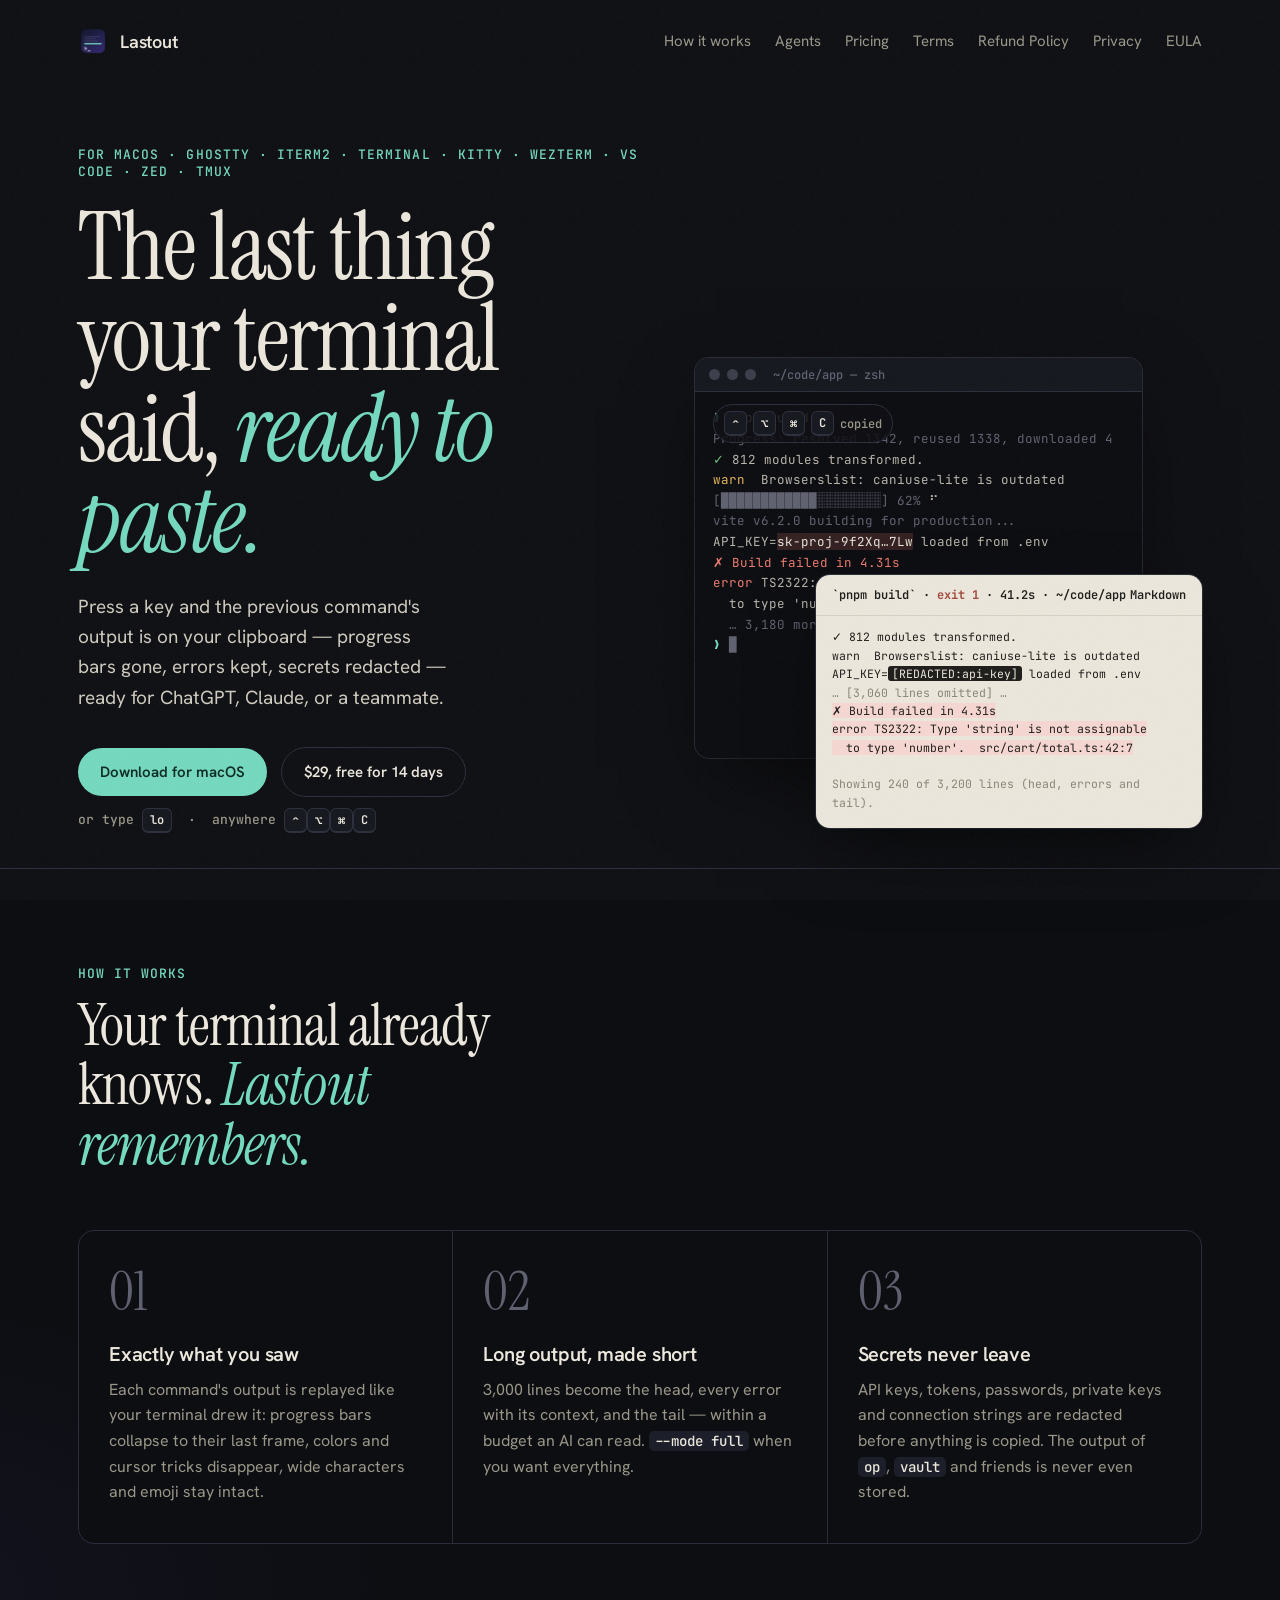
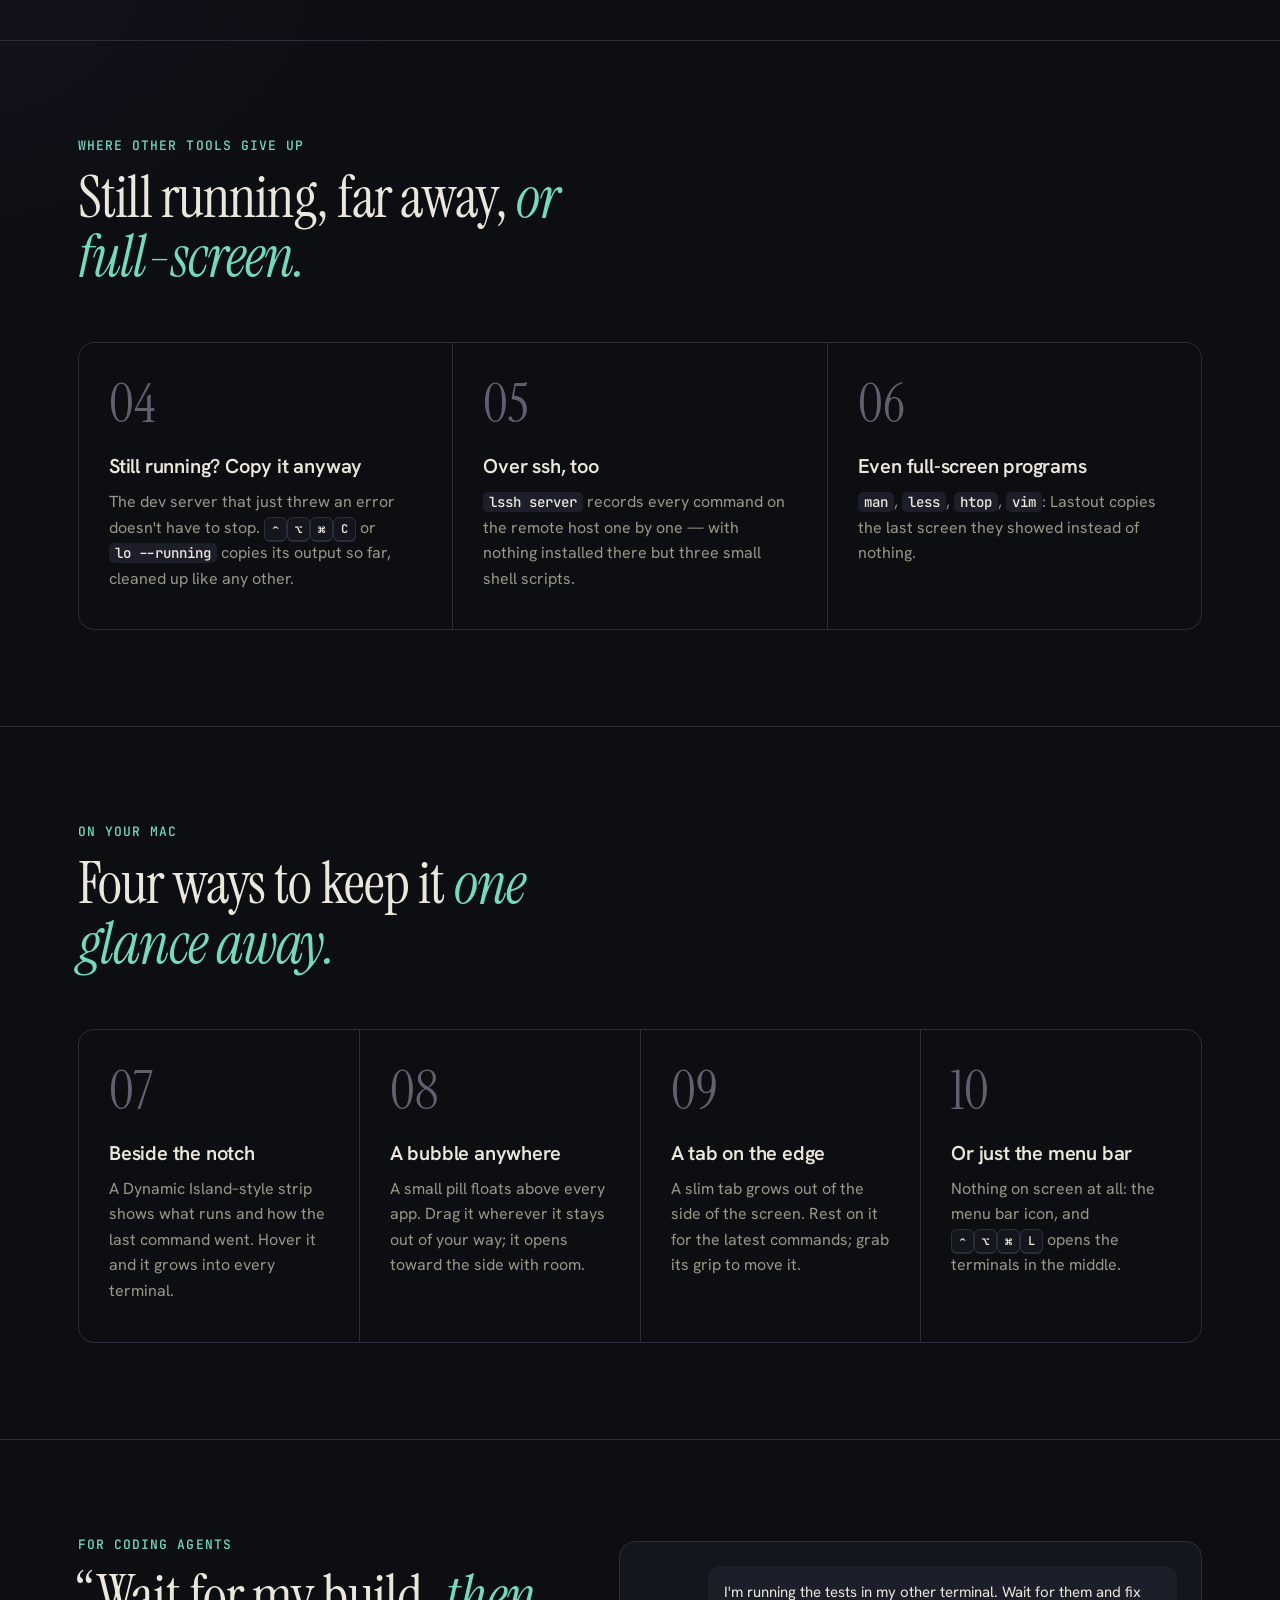
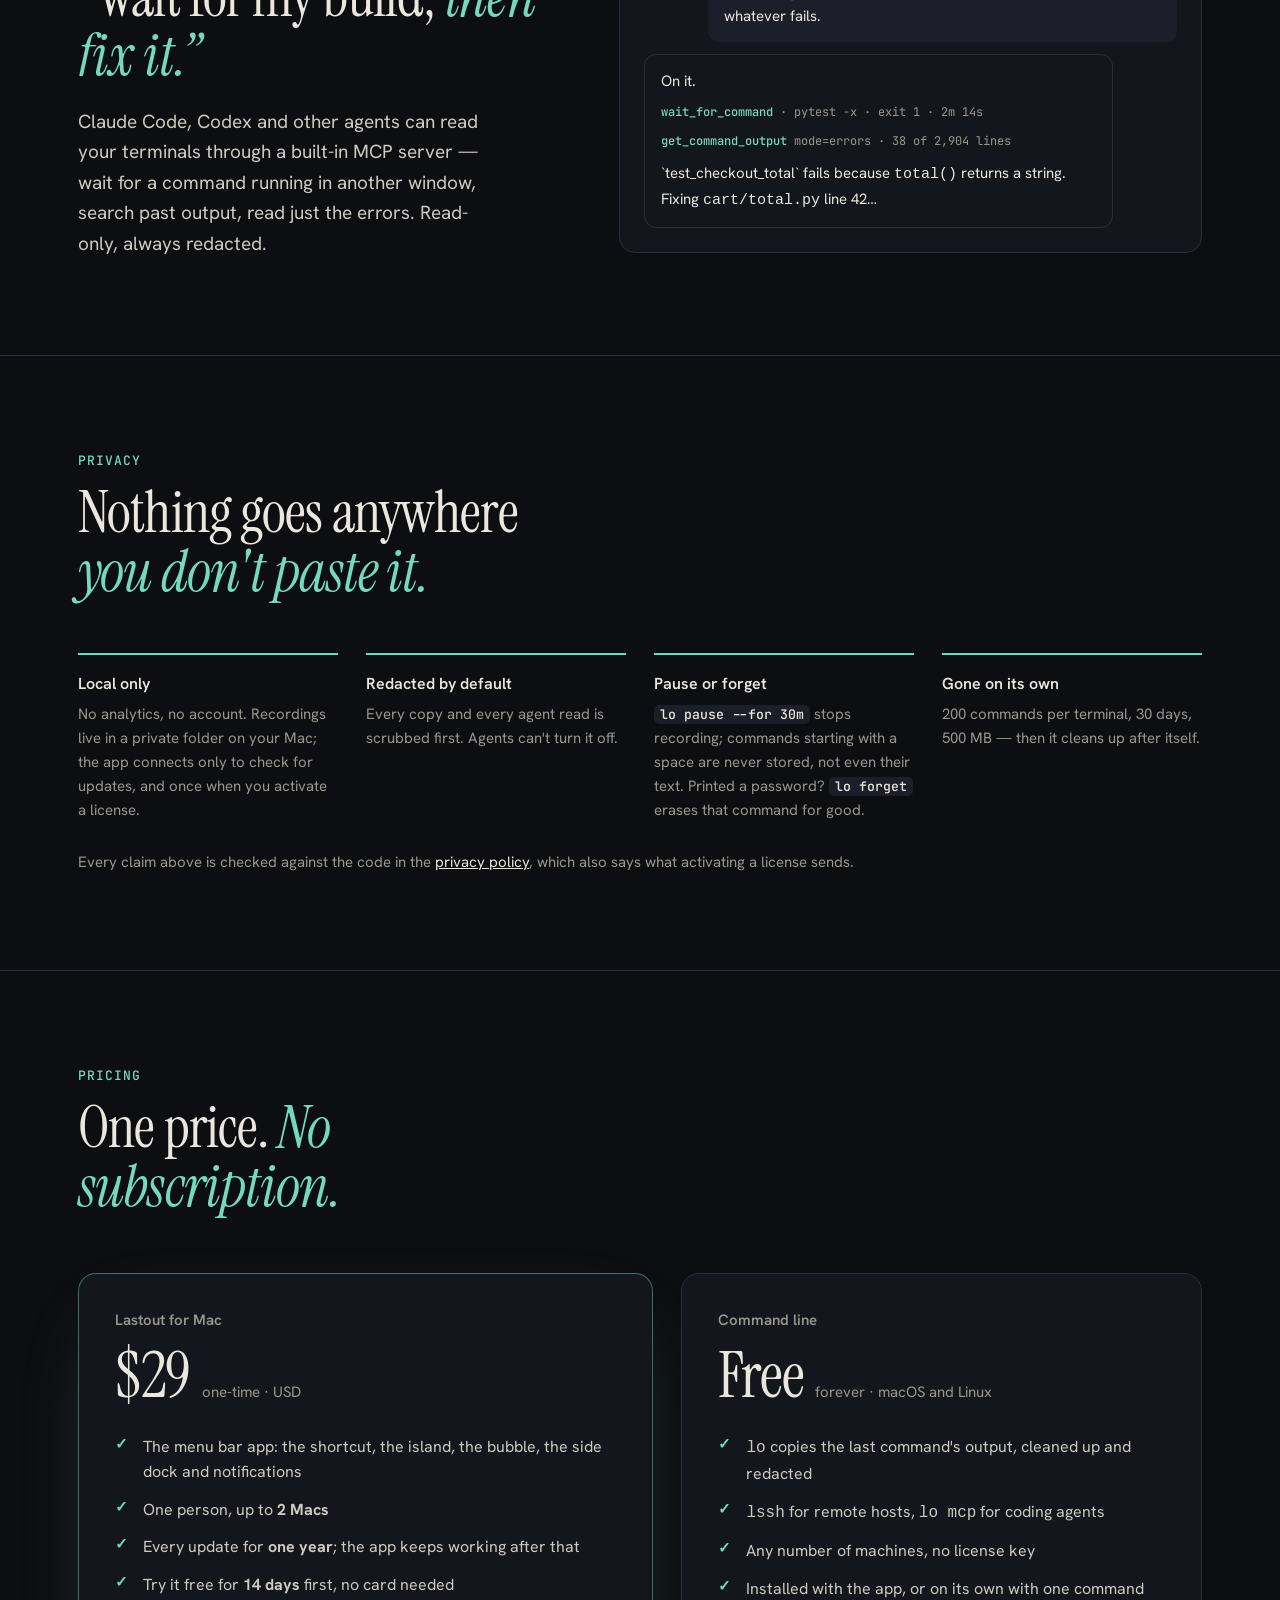
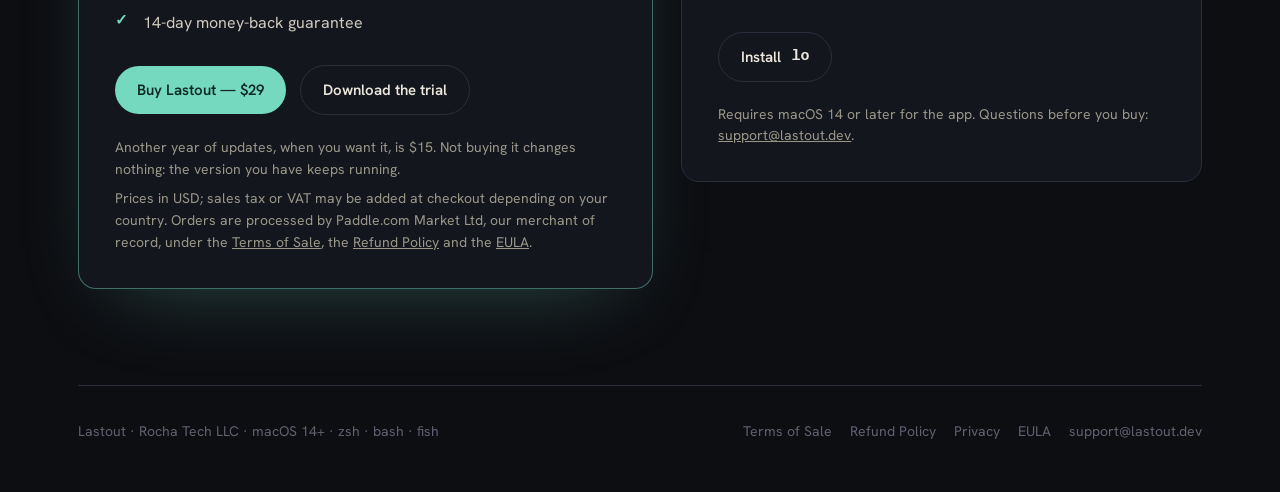
==== index.html @ 90c73e96 "Site: privacy policy on lastout.dev" ====
<!doctype html>
<html lang="en">
<head>
<meta charset="utf-8">
<meta name="viewport" content="width=device-width, initial-scale=1">
<title>Lastout — paste your terminal into any AI</title>
<meta name="description" content="Lastout copies the last command's output — cleaned up, condensed and with secrets redacted — so you can paste it into ChatGPT or Claude without selecting text.">
<meta name="color-scheme" content="dark">
<link rel="icon" href="icon.png">
<link rel="preconnect" href="https://fonts.googleapis.com">
<link rel="preconnect" href="https://fonts.gstatic.com" crossorigin>
<link href="https://fonts.googleapis.com/css2?family=Hanken+Grotesk:wght@400;500;600&family=Instrument+Serif:ital@0;1&family=JetBrains+Mono:wght@400;500;700&display=swap" rel="stylesheet">
<style>
  :root {
    --ink: #0d0e12;
    --ink-2: #14161d;
    --ink-3: #1c1f29;
    --line: #2a2e3b;
    --paper: #ece7dc;
    --muted: #9a9789;
    --dim: #5f6170;
    --mint: #74d9bf;
    --mint-ink: #0c2a23;
    --red: #ef7b6e;
    --amber: #e6b65c;
    --serif: "Instrument Serif", Georgia, serif;
    --sans: "Hanken Grotesk", -apple-system, sans-serif;
    --mono: "JetBrains Mono", ui-monospace, monospace;
  }
  * { box-sizing: border-box; margin: 0; padding: 0; }
  html { background: var(--ink); color: var(--paper); }
  body {
    font: 17px/1.6 var(--sans);
    background:
      radial-gradient(1200px 600px at 80% -10%, rgba(116, 217, 191, 0.07), transparent 60%),
      radial-gradient(900px 500px at -10% 30%, rgba(88, 76, 180, 0.08), transparent 60%),
      var(--ink);
    min-height: 100vh;
    overflow-x: hidden;
  }
  /* film grain */
  body::after {
    content: ""; position: fixed; inset: 0; pointer-events: none; opacity: 0.05; z-index: 50;
    background-image: url("data:image/svg+xml,%3Csvg xmlns='http://www.w3.org/2000/svg' width='160' height='160'%3E%3Cfilter id='n'%3E%3CfeTurbulence type='fractalNoise' baseFrequency='0.9' numOctaves='2' stitchTiles='stitch'/%3E%3C/filter%3E%3Crect width='100%25' height='100%25' filter='url(%23n)'/%3E%3C/svg%3E");
  }
  a { color: inherit; }
  .wrap { max-width: 1180px; margin: 0 auto; padding: 0 28px; }

  /* nav */
  nav { display: flex; align-items: center; justify-content: space-between; flex-wrap: wrap; gap: 14px 28px; padding: 26px 0; }
  .brand { display: flex; gap: 12px; align-items: center; font: 600 18px var(--sans); letter-spacing: -0.01em; text-decoration: none; }
  .brand img { width: 30px; height: 30px; }
  nav .links { display: flex; flex-wrap: wrap; gap: 8px 24px; font-size: 15px; color: var(--muted); }
  nav .links a { text-decoration: none; }
  nav .links a:hover { color: var(--paper); }

  /* hero */
  .hero { padding: 64px 0 40px; display: grid; grid-template-columns: 1.05fr 0.95fr; gap: 56px; align-items: end; }
  .kicker { font: 500 13px var(--mono); letter-spacing: 0.08em; text-transform: uppercase; color: var(--mint); margin-bottom: 22px; }
  h1 { font: 400 clamp(52px, 7.4vw, 96px)/0.96 var(--serif); letter-spacing: -0.02em; }
  h1 em { color: var(--mint); }
  .lede { margin-top: 26px; max-width: 34ch; font-size: 19px; color: #cfcabe; }
  .cta { margin-top: 34px; display: flex; gap: 14px; flex-wrap: wrap; align-items: center; }
  .btn {
    display: inline-flex; align-items: center; gap: 10px; padding: 14px 22px; border-radius: 999px;
    font: 600 15px var(--sans); text-decoration: none; transition: transform .15s ease, background .2s ease;
  }
  .btn.primary { background: var(--mint); color: var(--mint-ink); }
  .btn.primary:hover { transform: translateY(-1px); background: #8de6cf; }
  .btn.ghost { border: 1px solid var(--line); color: var(--paper); }
  .btn.ghost:hover { border-color: var(--dim); }
  .keys { font: 500 13px var(--mono); color: var(--muted); }
  kbd {
    font: 600 12px var(--mono); padding: 3px 7px; border-radius: 6px; border: 1px solid var(--line);
    border-bottom-width: 2px; background: var(--ink-2); color: var(--paper);
  }

  /* the demo */
  .stage { position: relative; height: 470px; }
  .term, .card {
    position: absolute; border-radius: 14px; overflow: hidden;
    box-shadow: 0 30px 80px -20px rgba(0,0,0,0.7), 0 0 0 1px var(--line);
  }
  .term { inset: 0 60px 70px 0; background: #0a0b0f; }
  .bar { height: 34px; display: flex; align-items: center; gap: 7px; padding: 0 14px; background: var(--ink-2); border-bottom: 1px solid var(--line); }
  .bar i { width: 11px; height: 11px; border-radius: 50%; background: #3a3d4a; }
  .bar span { margin-left: 10px; font: 500 12px var(--mono); color: var(--dim); }
  .term pre { padding: 16px 18px; font: 12.5px/1.65 var(--mono); color: #b9b6aa; white-space: pre; overflow: hidden; }
  .p { color: var(--mint); }
  .g { color: #6fbf7a; }
  .y { color: var(--amber); }
  .r { color: var(--red); }
  .d { color: var(--dim); }
  .leak { color: var(--paper); background: rgba(239,123,110,0.18); }
  .spin { display: inline-block; width: 1ch; }
  .spin::after { content: "⠋"; animation: spin 0.8s steps(8) infinite; }
  @keyframes spin {
    0% { content: "⠋"; } 12% { content: "⠙"; } 25% { content: "⠹"; } 37% { content: "⠸"; }
    50% { content: "⠼"; } 62% { content: "⠴"; } 75% { content: "⠦"; } 87% { content: "⠧"; }
  }

  .card {
    right: 0; bottom: 0; width: 76%; background: var(--paper); color: #1d1c19;
    animation: card 9s cubic-bezier(.2,.7,.2,1) infinite;
  }
  .card header { display: flex; justify-content: space-between; align-items: center; padding: 12px 16px; border-bottom: 1px solid #d6d0c2; font: 600 12px var(--mono); }
  .card header b { color: #a1483c; }
  .card pre { padding: 12px 16px 16px; font: 11.5px/1.6 var(--mono); white-space: pre-wrap; }
  .card .om { color: #8a8576; }
  .card .red { background: #1d1c19; color: var(--paper); padding: 0 4px; border-radius: 3px; }
  .card .err { background: #f6d7d2; }
  @keyframes card {
    0%, 30% { opacity: 0; transform: translate(30px, 40px) scale(.94); }
    40%, 88% { opacity: 1; transform: none; }
    100% { opacity: 0; transform: translate(0, -10px); }
  }
  .press {
    position: absolute; left: 18px; top: 46px; z-index: 2; display: flex; gap: 6px; align-items: center;
    padding: 6px 10px; border-radius: 999px; background: rgba(13,14,18,0.85); border: 1px solid var(--line);
    font: 500 12px var(--mono); color: var(--muted); animation: press 9s ease infinite;
  }
  @keyframes press {
    0%, 24% { opacity: 0; } 28% { opacity: 1; } 34% { opacity: 1; transform: scale(.96); } 38%, 100% { opacity: 0; }
  }

  /* sections */
  section { padding: 96px 0; border-top: 1px solid var(--line); }
  .label { font: 500 13px var(--mono); color: var(--mint); letter-spacing: 0.08em; text-transform: uppercase; }
  h2 { margin-top: 14px; font: 400 clamp(36px, 4.6vw, 58px)/1.02 var(--serif); letter-spacing: -0.015em; max-width: 18ch; }
  h2 em { color: var(--mint); }
  .grid3 { margin-top: 56px; display: grid; grid-template-columns: repeat(3, 1fr); gap: 1px; background: var(--line); border: 1px solid var(--line); border-radius: 16px; overflow: hidden; }
  .grid4 { margin-top: 56px; display: grid; grid-template-columns: repeat(4, 1fr); gap: 1px; background: var(--line); border: 1px solid var(--line); border-radius: 16px; overflow: hidden; }
  .cell { background: var(--ink); padding: 34px 30px 38px; }
  .cell .n { font: 400 54px/1 var(--serif); color: var(--dim); }
  .cell h3 { margin-top: 22px; font: 600 20px var(--sans); letter-spacing: -0.01em; }
  .cell p { margin-top: 10px; color: var(--muted); font-size: 16px; }
  .cell code, p code { font: 500 0.88em var(--mono); color: var(--paper); background: var(--ink-3); padding: 1px 6px; border-radius: 5px; white-space: nowrap; }

  .split { display: grid; grid-template-columns: 0.9fr 1.1fr; gap: 64px; align-items: center; }
  .split p.big { margin-top: 22px; color: #cfcabe; font-size: 19px; max-width: 38ch; }
  .chat { background: var(--ink-2); border: 1px solid var(--line); border-radius: 16px; padding: 24px; font-size: 15px; }
  .msg { padding: 14px 16px; border-radius: 12px; max-width: 88%; }
  .msg + .msg { margin-top: 12px; }
  .you { background: var(--ink-3); margin-left: auto; }
  .ai { border: 1px solid var(--line); }
  .tool { margin: 10px 0 0; font: 12px/1.6 var(--mono); color: var(--muted); }
  .tool b { color: var(--mint); font-weight: 500; }

  .privacy { display: grid; grid-template-columns: repeat(4, 1fr); gap: 28px; margin-top: 52px; }
  .privacy div { border-top: 2px solid var(--mint); padding-top: 18px; }
  .privacy h4 { font: 600 16px var(--sans); }
  .privacy p { margin-top: 8px; color: var(--muted); font-size: 15px; }

  /* pricing */
  .plans { margin-top: 56px; display: grid; grid-template-columns: 1.05fr 0.95fr; gap: 28px; align-items: start; }
  .plan { border: 1px solid var(--line); border-radius: 18px; background: var(--ink-2); padding: 36px 36px 34px; position: relative; overflow: hidden; }
  .plan.paid { border-color: rgba(116, 217, 191, 0.45); box-shadow: 0 30px 80px -40px rgba(116, 217, 191, 0.35); }
  .plan .name { font: 600 15px var(--sans); color: var(--muted); }
  .plan .price { margin-top: 14px; display: flex; align-items: baseline; gap: 12px; flex-wrap: wrap; }
  .plan .price b { font: 400 64px/1 var(--serif); letter-spacing: -0.02em; }
  .plan .price span { color: var(--muted); font-size: 15px; }
  .plan ul { list-style: none; margin-top: 26px; display: grid; gap: 12px; color: #cfcabe; font-size: 16px; }
  .plan li { padding-left: 28px; position: relative; }
  .plan li::before { content: "✓"; position: absolute; left: 0; top: 0; color: var(--mint); font: 600 15px var(--mono); }
  .plan .cta { margin-top: 30px; }
  .plan .fine { margin-top: 22px; color: var(--muted); font-size: 14px; line-height: 1.55; }
  .plan .fine + .fine { margin-top: 8px; }
  .plan .fine a { color: var(--muted); }
  .buy-note { margin-top: 14px; font-size: 14px; color: var(--amber); }
  .buy-note:empty { display: none; }
  .tag { font: 500 12px var(--mono); color: var(--mint); letter-spacing: 0.06em; text-transform: uppercase; }
  footer { padding: 34px 0 50px; border-top: 1px solid var(--line); color: var(--dim); font-size: 14px; display: flex; justify-content: space-between; flex-wrap: wrap; gap: 12px 28px; }
  footer .links { display: flex; flex-wrap: wrap; gap: 8px 18px; }
  footer a { text-decoration: none; }
  footer a:hover { color: var(--paper); }

  /* entrance */
  .rise { opacity: 0; transform: translateY(14px); animation: rise .9s cubic-bezier(.2,.7,.2,1) forwards; }
  .rise.d1 { animation-delay: .08s; } .rise.d2 { animation-delay: .18s; } .rise.d3 { animation-delay: .3s; } .rise.d4 { animation-delay: .45s; }
  @keyframes rise { to { opacity: 1; transform: none; } }
  @media (prefers-reduced-motion: reduce) {
    .rise, .card, .press { animation: none; opacity: 1; transform: none; }
    .press { display: none; }
  }

  @media (max-width: 920px) {
    .hero, .split, .plans { grid-template-columns: 1fr; }
    .stage { height: 440px; }
    .grid3 { grid-template-columns: 1fr; }
    .grid4 { grid-template-columns: repeat(2, 1fr); }
    .privacy { grid-template-columns: 1fr 1fr; }
  }
  @media (max-width: 520px) {
    .wrap { padding: 0 18px; }
    nav { padding: 20px 0; }
    nav .links { font-size: 14px; gap: 6px 16px; }
    .grid4 { grid-template-columns: 1fr; }
    /* Stack before/after so the noisy output (and its leaked key) stays visible. */
    .stage { height: auto; }
    .term, .card { position: relative; inset: auto; }
    .term pre { font-size: 11px; }
    /* Static on phones: no blank space while the card is "not yet copied". */
    .card { width: 92%; margin: -36px 0 0 auto; animation: none; }
    .press { display: none; }
    .privacy { grid-template-columns: 1fr; }
    .plan { padding: 28px 22px; }
    .plan .price b { font-size: 54px; }
  }
</style>
</head>
<body>
<div class="wrap">
  <nav>
    <a class="brand" href="#"><img src="icon.png" alt="">Lastout</a>
    <div class="links">
      <a href="#how">How it works</a>
      <a href="#agents">Agents</a>
      <a href="#pricing">Pricing</a>
      <a href="terms.html">Terms</a>
      <a href="refund.html">Refund Policy</a>
      <a href="privacy.html">Privacy</a>
      <a href="eula.html">EULA</a>
    </div>
  </nav>

  <header class="hero">
    <div>
      <div class="kicker rise">For macOS · Ghostty · iTerm2 · Terminal · kitty · WezTerm · VS Code · Zed · tmux</div>
      <h1 class="rise d1">The last thing your terminal said, <em>ready to paste.</em></h1>
      <p class="lede rise d2">Press a key and the previous command's output is on your clipboard — progress bars gone, errors kept, secrets redacted — ready for ChatGPT, Claude, or a teammate.</p>
      <div class="cta rise d3">
        <a class="btn primary" data-download href="https://github.com/Xiang-Suc/lastout-releases/releases/latest">Download for macOS</a>
        <a class="btn ghost" href="#pricing">$29, free for 14 days</a>
        <span class="keys">or type <kbd>lo</kbd> &nbsp;·&nbsp; anywhere <kbd>⌃</kbd><kbd>⌥</kbd><kbd>⌘</kbd><kbd>C</kbd></span>
      </div>
    </div>

    <div class="stage rise d4" aria-label="A noisy build output becomes a clean, redacted snippet">
      <div class="term">
        <div class="bar"><i></i><i></i><i></i><span>~/code/app — zsh</span></div>
<pre><span class="p">❯</span> pnpm build
<span class="d">Progress: resolved 1342, reused 1338, downloaded 4</span>
<span class="g">✓</span> 812 modules transformed.
<span class="y">warn</span>  Browserslist: caniuse-lite is outdated
<span class="d">[████████████░░░░░░░░] 62% </span><span class="spin"></span>
<span class="d">vite v6.2.0 building for production...</span>
API_KEY=<span class="leak">sk-proj-9f2Xq…7Lw</span> loaded from .env
<span class="r">✗ Build failed in 4.31s</span>
<span class="r">error</span> TS2322: Type 'string' is not assignable
  to type 'number'.  src/cart/total.ts:42:7
<span class="d">  … 3,180 more lines …</span>
<span class="p">❯</span> <span class="d">█</span></pre>
      </div>
      <div class="press"><kbd>⌃</kbd><kbd>⌥</kbd><kbd>⌘</kbd><kbd>C</kbd> copied</div>
      <div class="card">
        <header><span>`pnpm build` · <b>exit 1</b> · 41.2s · ~/code/app</span><span>Markdown</span></header>
<pre>✓ 812 modules transformed.
warn  Browserslist: caniuse-lite is outdated
API_KEY=<span class="red">[REDACTED:api-key]</span> loaded from .env
<span class="om">… [3,060 lines omitted] …</span>
<span class="err">✗ Build failed in 4.31s
error TS2322: Type 'string' is not assignable
  to type 'number'.  src/cart/total.ts:42:7</span>

<span class="om">Showing 240 of 3,200 lines (head, errors and tail).</span></pre>
      </div>
    </div>
  </header>
</div>

<section id="how">
  <div class="wrap">
    <div class="label">How it works</div>
    <h2>Your terminal already knows. <em>Lastout remembers.</em></h2>
    <div class="grid3">
      <div class="cell">
        <div class="n">01</div>
        <h3>Exactly what you saw</h3>
        <p>Each command's output is replayed like your terminal drew it: progress bars collapse to their last frame, colors and cursor tricks disappear, wide characters and emoji stay intact.</p>
      </div>
      <div class="cell">
        <div class="n">02</div>
        <h3>Long output, made short</h3>
        <p>3,000 lines become the head, every error with its context, and the tail — within a budget an AI can read. <code>--mode full</code> when you want everything.</p>
      </div>
      <div class="cell">
        <div class="n">03</div>
        <h3>Secrets never leave</h3>
        <p>API keys, tokens, passwords, private keys and connection strings are redacted before anything is copied. The output of <code>op</code>, <code>vault</code> and friends is never even stored.</p>
      </div>
    </div>
  </div>
</section>

<section id="more">
  <div class="wrap">
    <div class="label">Where other tools give up</div>
    <h2>Still running, far away, <em>or full-screen.</em></h2>
    <div class="grid3">
      <div class="cell">
        <div class="n">04</div>
        <h3>Still running? Copy it anyway</h3>
        <p>The dev server that just threw an error doesn't have to stop. <kbd>⌃</kbd><kbd>⌥</kbd><kbd>⌘</kbd><kbd>C</kbd> or <code>lo --running</code> copies its output so far, cleaned up like any other.</p>
      </div>
      <div class="cell">
        <div class="n">05</div>
        <h3>Over ssh, too</h3>
        <p><code>lssh server</code> records every command on the remote host one by one — with nothing installed there but three small shell scripts.</p>
      </div>
      <div class="cell">
        <div class="n">06</div>
        <h3>Even full-screen programs</h3>
        <p><code>man</code>, <code>less</code>, <code>htop</code>, <code>vim</code>: Lastout copies the last screen they showed instead of nothing.</p>
      </div>
    </div>
  </div>
</section>

<section id="mac">
  <div class="wrap">
    <div class="label">On your Mac</div>
    <h2>Four ways to keep it <em>one glance away.</em></h2>
    <div class="grid4">
      <div class="cell">
        <div class="n">07</div>
        <h3>Beside the notch</h3>
        <p>A Dynamic Island–style strip shows what runs and how the last command went. Hover it and it grows into every terminal.</p>
      </div>
      <div class="cell">
        <div class="n">08</div>
        <h3>A bubble anywhere</h3>
        <p>A small pill floats above every app. Drag it wherever it stays out of your way; it opens toward the side with room.</p>
      </div>
      <div class="cell">
        <div class="n">09</div>
        <h3>A tab on the edge</h3>
        <p>A slim tab grows out of the side of the screen. Rest on it for the latest commands; grab its grip to move it.</p>
      </div>
      <div class="cell">
        <div class="n">10</div>
        <h3>Or just the menu bar</h3>
        <p>Nothing on screen at all: the menu bar icon, and <kbd>⌃</kbd><kbd>⌥</kbd><kbd>⌘</kbd><kbd>L</kbd> opens the terminals in the middle.</p>
      </div>
    </div>
  </div>
</section>

<section id="agents">
  <div class="wrap split">
    <div>
      <div class="label">For coding agents</div>
      <h2>“Wait for my build, <em>then fix it.”</em></h2>
      <p class="big">Claude Code, Codex and other agents can read your terminals through a built-in MCP server — wait for a command running in another window, search past output, read just the errors. Read-only, always redacted.</p>
    </div>
    <div class="chat">
      <div class="msg you">I'm running the tests in my other terminal. Wait for them and fix whatever fails.</div>
      <div class="msg ai">On it.
        <p class="tool"><b>wait_for_command</b> · pytest -x · exit 1 · 2m 14s</p>
        <p class="tool"><b>get_command_output</b> mode=errors · 38 of 2,904 lines</p>
        <div style="margin-top:10px">`test_checkout_total` fails because <code>total()</code> returns a string. Fixing <code>cart/total.py</code> line 42…</div>
      </div>
    </div>
  </div>
</section>

<section id="privacy">
  <div class="wrap">
    <div class="label">Privacy</div>
    <h2>Nothing goes anywhere <em>you don't paste it.</em></h2>
    <div class="privacy">
      <div><h4>Local only</h4><p>No analytics, no account. Recordings live in a private folder on your Mac; the app connects only to check for updates, and once when you activate a license.</p></div>
      <div><h4>Redacted by default</h4><p>Every copy and every agent read is scrubbed first. Agents can't turn it off.</p></div>
      <div><h4>Pause or forget</h4><p><code>lo pause --for 30m</code> stops recording; commands starting with a space are never stored, not even their text. Printed a password? <code>lo forget</code> erases that command for good.</p></div>
      <div><h4>Gone on its own</h4><p>200 commands per terminal, 30 days, 500 MB — then it cleans up after itself.</p></div>
    </div>
    <p class="fine" style="margin-top:28px;color:var(--muted);font-size:15px">Every claim above is checked against the code in the <a href="privacy.html" style="color:var(--paper)">privacy policy</a>, which also says what activating a license sends.</p>
  </div>
</section>

<section id="pricing">
  <div class="wrap">
    <div class="label">Pricing</div>
    <h2>One price. <em>No subscription.</em></h2>
    <div class="plans">
      <div class="plan paid">
        <div class="name">Lastout for Mac</div>
        <div class="price"><b>$29</b><span>one-time · USD</span></div>
        <ul>
          <li>The menu bar app: the shortcut, the island, the bubble, the side dock and notifications</li>
          <li>One person, up to <b>2 Macs</b></li>
          <li>Every update for <b>one year</b>; the app keeps working after that</li>
          <li>Try it free for <b>14 days</b> first, no card needed</li>
          <li>14-day money-back guarantee</li>
        </ul>
        <div class="cta">
          <a class="btn primary" data-buy href="#pricing">Buy Lastout — $29</a>
          <a class="btn ghost" data-download href="https://github.com/Xiang-Suc/lastout-releases/releases/latest">Download the trial</a>
        </div>
        <p class="buy-note" data-buy-note aria-live="polite"></p>
        <p class="fine">Another year of updates, when you want it, is $15. Not buying it changes nothing: the version you have keeps running.</p>
        <p class="fine">Prices in USD; sales tax or VAT may be added at checkout depending on your country. Orders are processed by Paddle.com Market Ltd, our merchant of record, under the <a href="terms.html">Terms of Sale</a>, the <a href="refund.html">Refund Policy</a> and the <a href="eula.html">EULA</a>.</p>
      </div>
      <div class="plan">
        <div class="name">Command line</div>
        <div class="price"><b>Free</b><span>forever · macOS and Linux</span></div>
        <ul>
          <li><code>lo</code> copies the last command's output, cleaned up and redacted</li>
          <li><code>lssh</code> for remote hosts, <code>lo mcp</code> for coding agents</li>
          <li>Any number of machines, no license key</li>
          <li>Installed with the app, or on its own with one command</li>
        </ul>
        <div class="cta">
          <a class="btn ghost" href="https://github.com/Xiang-Suc/lastout-releases#install">Install <code style="background:none;padding:0">lo</code></a>
        </div>
        <p class="fine">Requires macOS 14 or later for the app. Questions before you buy: <a data-support href="mailto:support@lastout.dev">support@lastout.dev</a>.</p>
      </div>
    </div>
  </div>
</section>

<div class="wrap">
  <footer>
    <span>Lastout · Rocha Tech LLC · macOS 14+ · zsh · bash · fish</span>
    <span class="links">
      <a href="terms.html">Terms of Sale</a>
      <a href="refund.html">Refund Policy</a>
      <a href="privacy.html">Privacy</a>
      <a href="eula.html">EULA</a>
      <a data-support href="mailto:support@lastout.dev">support@lastout.dev</a>
    </span>
  </footer>
</div>

<script src="config.js"></script>
<script src="https://cdn.paddle.com/paddle/v2/paddle.js" defer></script>
<script>
(function () {
  "use strict";
  var cfg = window.LASTOUT_STORE || {};
  var env = cfg.environment || "sandbox";
  var paddle = (cfg.paddle || {})[env] || {};
  var support = cfg.support || "support@lastout.dev";

  document.querySelectorAll("[data-support]").forEach(function (a) {
    a.href = "mailto:" + support;
    a.textContent = support;
  });

  // Download: the latest release page always works; once the GitHub API
  // answers, point straight at the Lastout-<version>.zip inside it. (The
  // appcast's download redirect carries no CORS headers, the API does.)
  var releases = cfg.releases || "https://github.com/Xiang-Suc/lastout-releases";
  var api = "https://api.github.com/repos/" + releases.replace(/^https:\/\/github\.com\//, "") + "/releases/latest";
  fetch(api, { headers: { Accept: "application/vnd.github+json" } })
    .then(function (r) { return r.ok ? r.json() : Promise.reject(new Error("GitHub API " + r.status)); })
    .then(function (release) {
      var zip = (release.assets || []).find(function (a) { return /^Lastout-.+\.zip$/.test(a.name); });
      if (!zip) throw new Error("no Lastout-*.zip in " + release.tag_name);
      document.querySelectorAll("[data-download]").forEach(function (a) {
        a.href = zip.browser_download_url;
        a.title = "Lastout " + release.tag_name + " for macOS";
      });
    })
    .catch(function (e) { console.info("Lastout site: download links stay on the releases page (" + e.message + ")"); });

  // Buy: Paddle overlay checkout, from config.js.
  var buttons = document.querySelectorAll("[data-buy]");
  var note = document.querySelector("[data-buy-note]");
  function say(text) { if (note) note.textContent = text; }
  function thanksUrl(txn) {
    var url = new URL("thanks.html", location.href);
    if (txn) url.searchParams.set("txn", txn);
    return url.href;
  }

  var missing = [];
  if (!cfg.paddle || !cfg.paddle[env]) missing.push("paddle." + env);
  if (!paddle.clientToken) missing.push("paddle." + env + ".clientToken");
  if (!paddle.priceId) missing.push("paddle." + env + ".priceId");
  if (missing.length) {
    console.warn("Lastout store: checkout is off. config.js (environment \"" + env + "\") is missing " + missing.join(", ") + ".");
    buttons.forEach(function (b) {
      b.addEventListener("click", function (e) {
        e.preventDefault();
        say("Checkout isn't open yet. Write to " + support + " and we'll sort you out.");
      });
    });
    return;
  }

  var ready = false;
  function initPaddle() {
    if (ready) return true;
    if (!window.Paddle) return false;
    try {
      if (env === "sandbox") window.Paddle.Environment.set("sandbox");
      window.Paddle.Initialize({
        token: paddle.clientToken,
        eventCallback: function (event) {
          if (event && event.name === "checkout.completed") {
            var txn = event.data && event.data.transaction_id;
            location.href = thanksUrl(txn);
          }
        }
      });
      ready = true;
    } catch (e) {
      console.error("Lastout store: Paddle.Initialize failed", e);
    }
    return ready;
  }

  buttons.forEach(function (b) {
    b.addEventListener("click", function (e) {
      e.preventDefault();
      if (!initPaddle()) {
        console.warn("Lastout store: Paddle.js is not loaded (offline, or blocked?)");
        say("The checkout didn't load. Reload the page, or write to " + support + ".");
        return;
      }
      say("");
      try {
        window.Paddle.Checkout.open({ items: [{ priceId: paddle.priceId, quantity: 1 }] });
      } catch (err) {
        console.error("Lastout store: Paddle.Checkout.open failed", err);
        say("The checkout couldn't open. Write to " + support + ".");
      }
    });
  });
  window.addEventListener("load", initPaddle);
})();
</script>
</body>
</html>
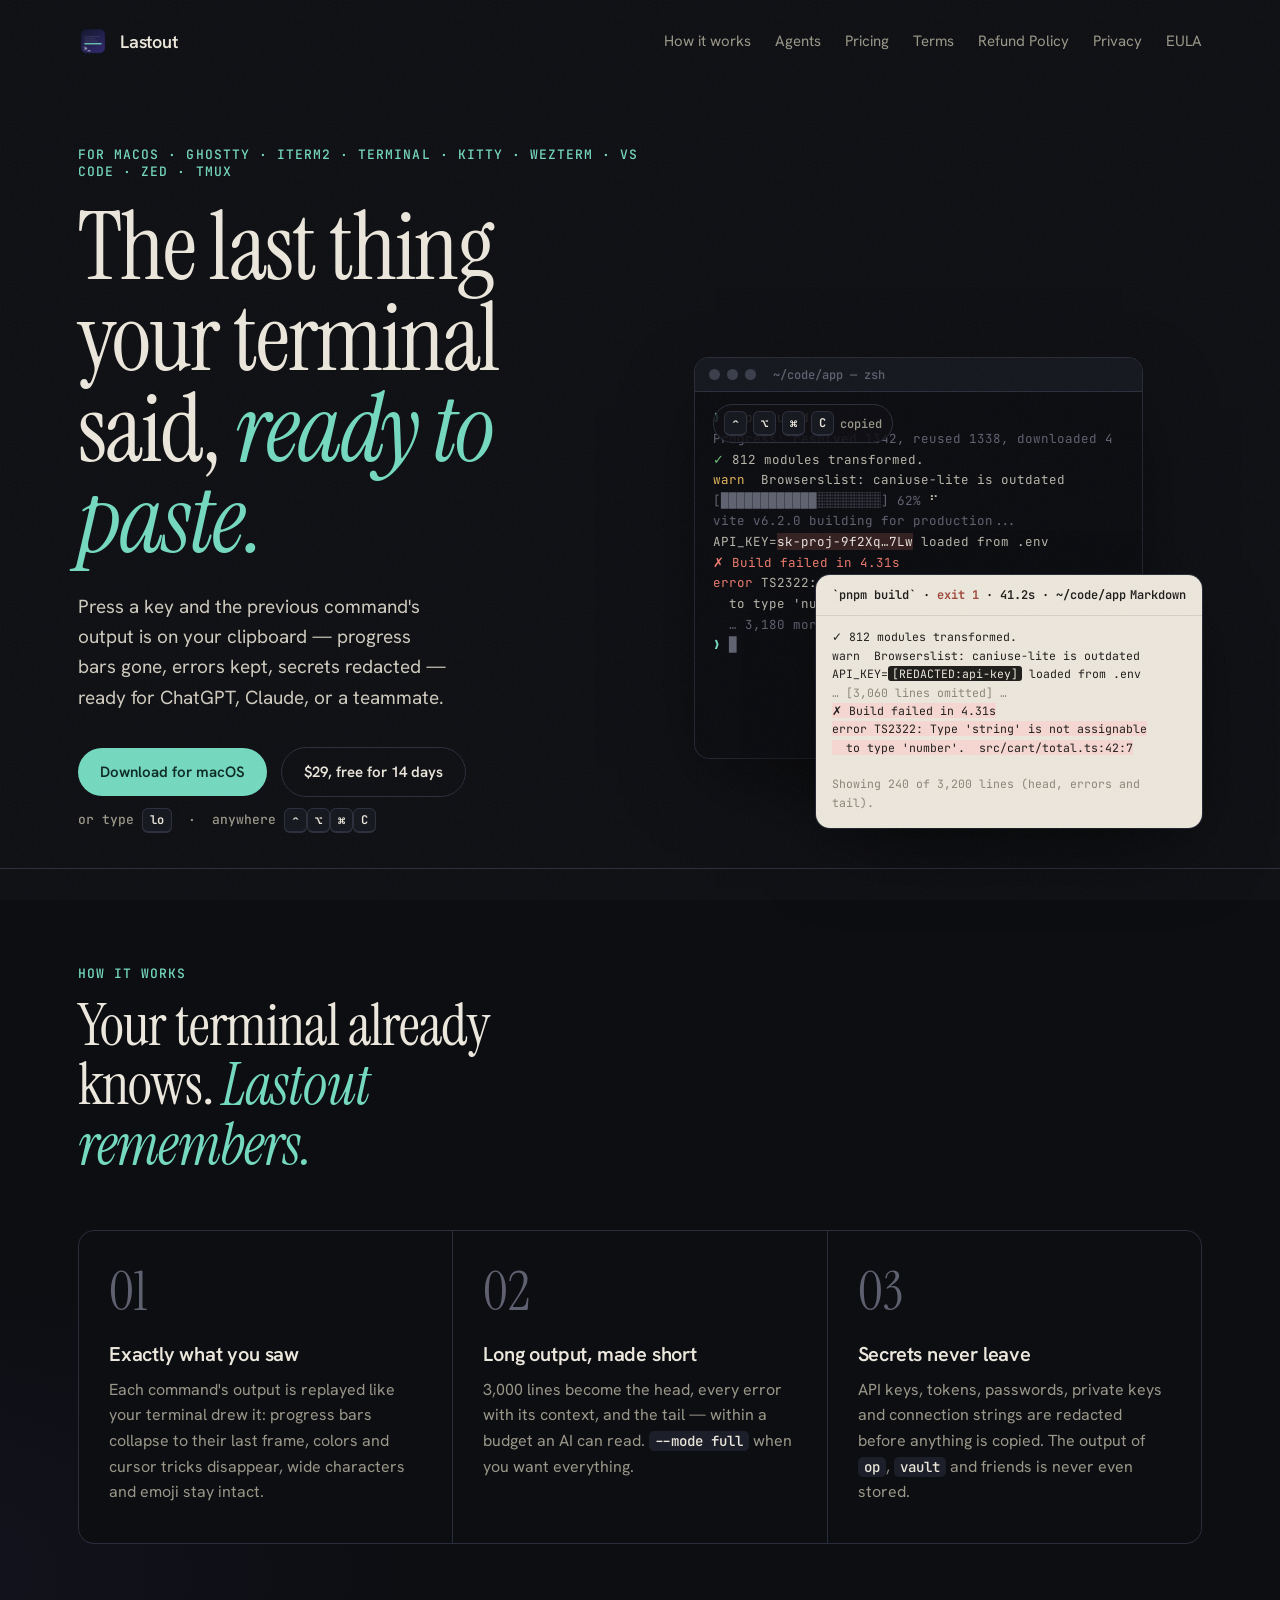
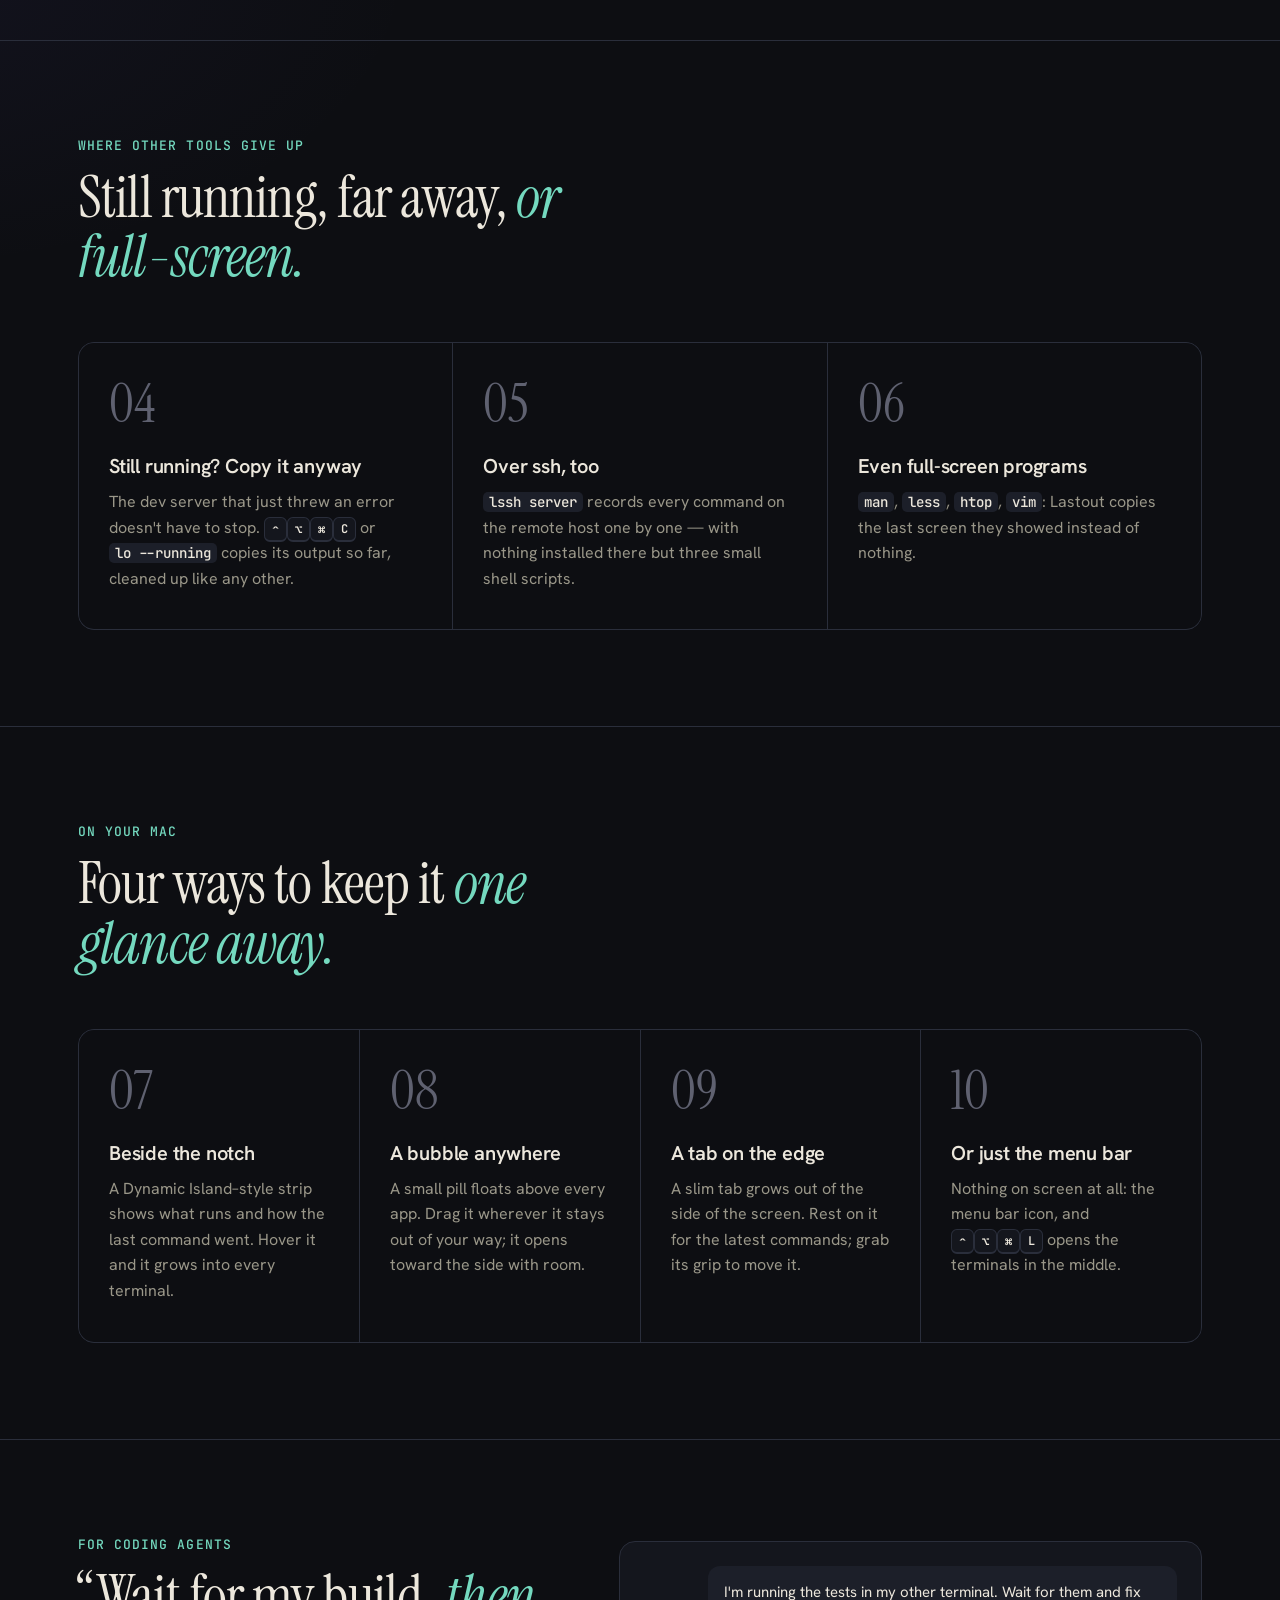
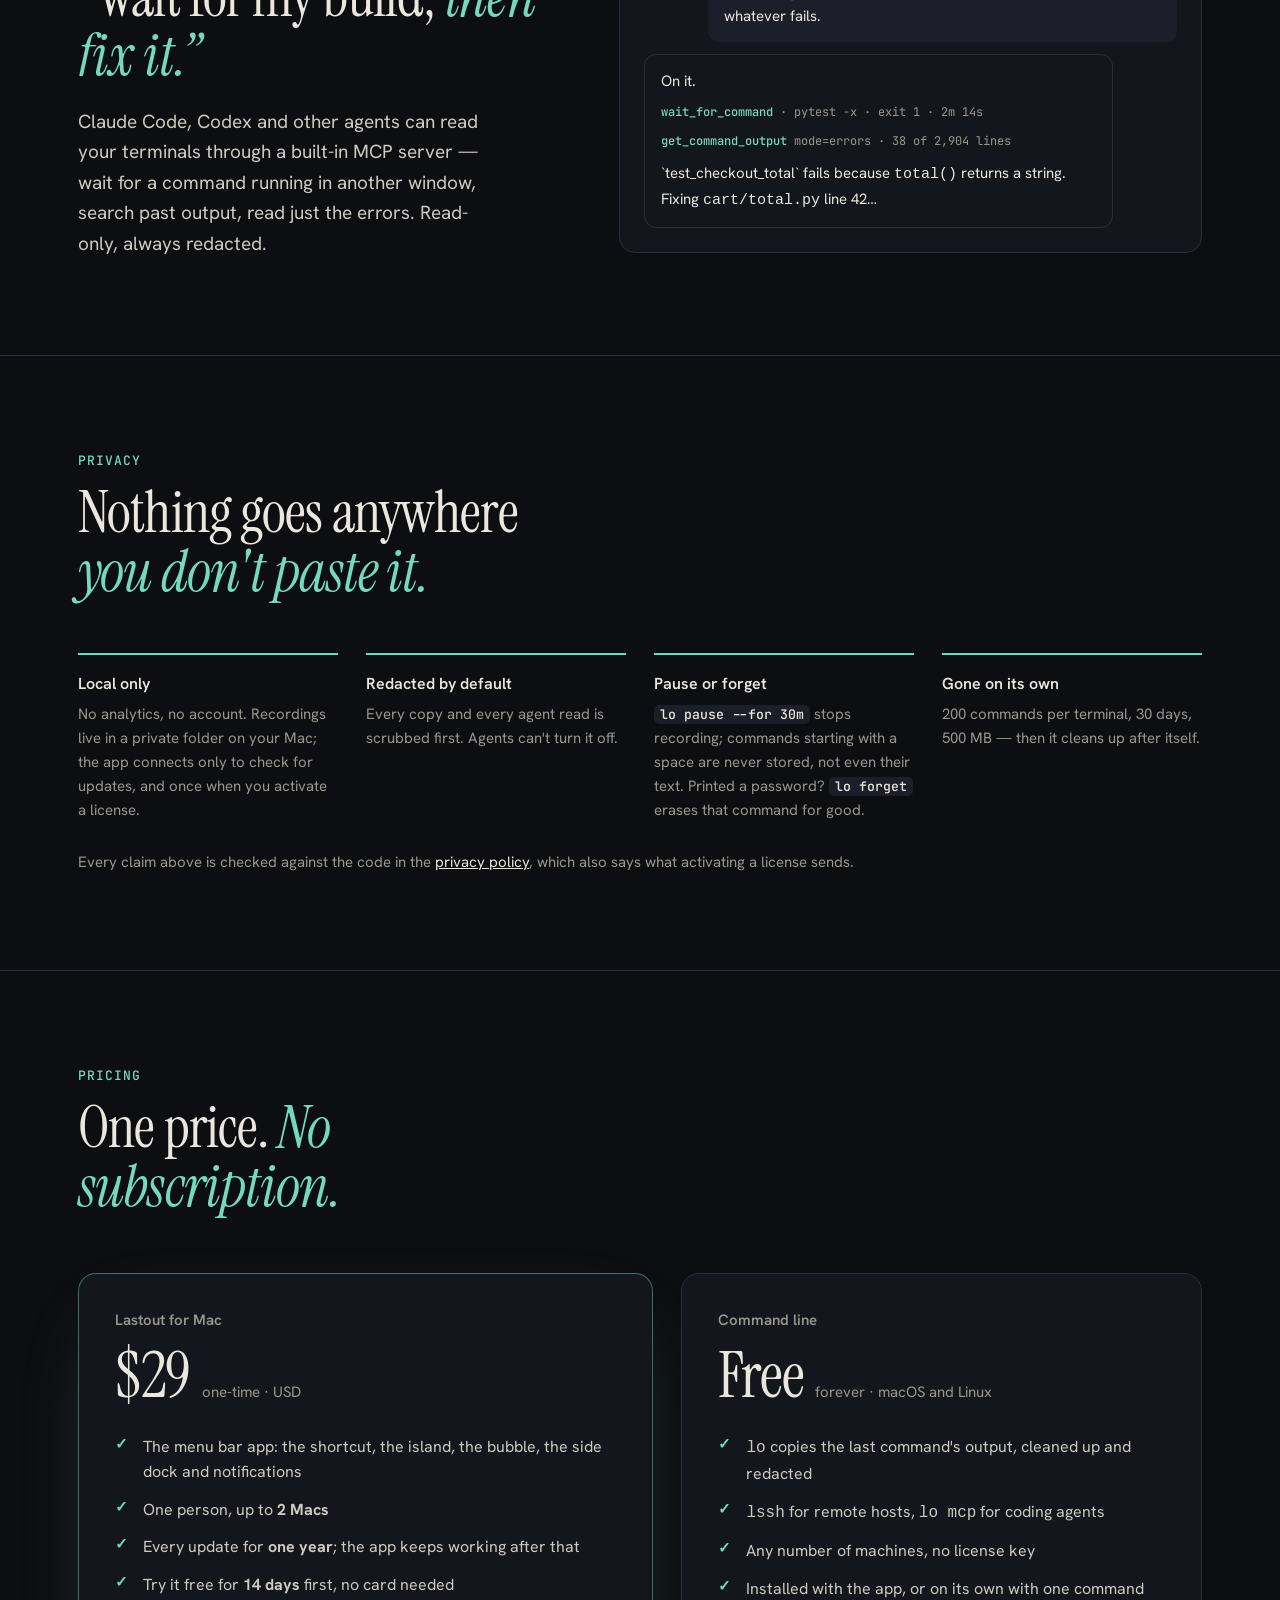
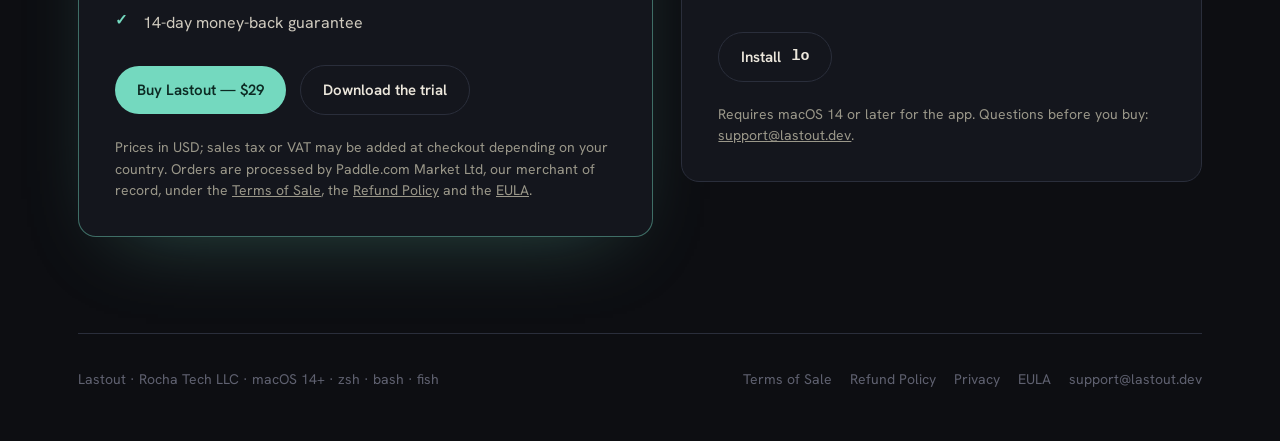
==== commit 3bd737c3: "Sync the site: legal pages, refund wording, no renewal price (lastout b1301dd)" ====
--- a/index.html
+++ b/index.html
@@ -397,7 +397,6 @@
           <a class="btn ghost" data-download href="https://github.com/Xiang-Suc/lastout-releases/releases/latest">Download the trial</a>
         </div>
         <p class="buy-note" data-buy-note aria-live="polite"></p>
-        <p class="fine">Another year of updates, when you want it, is $15. Not buying it changes nothing: the version you have keeps running.</p>
         <p class="fine">Prices in USD; sales tax or VAT may be added at checkout depending on your country. Orders are processed by Paddle.com Market Ltd, our merchant of record, under the <a href="terms.html">Terms of Sale</a>, the <a href="refund.html">Refund Policy</a> and the <a href="eula.html">EULA</a>.</p>
       </div>
       <div class="plan">
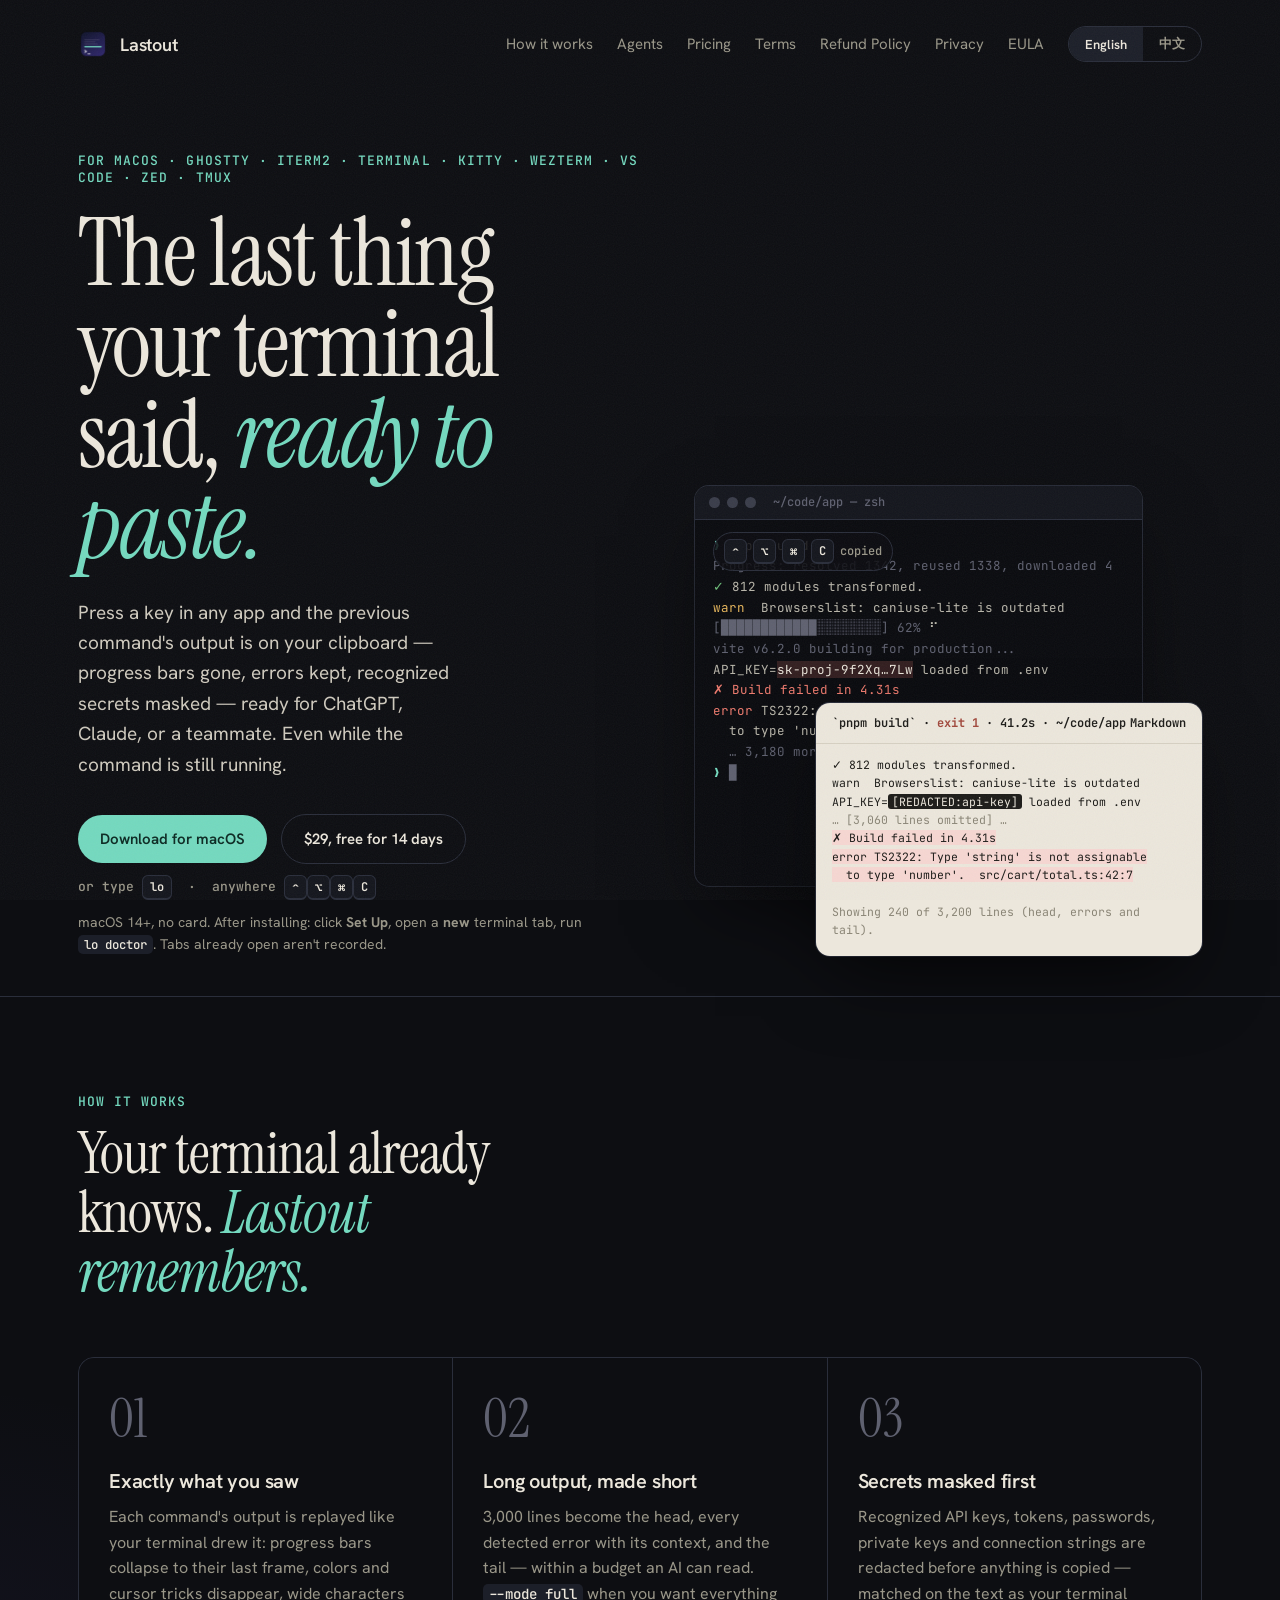
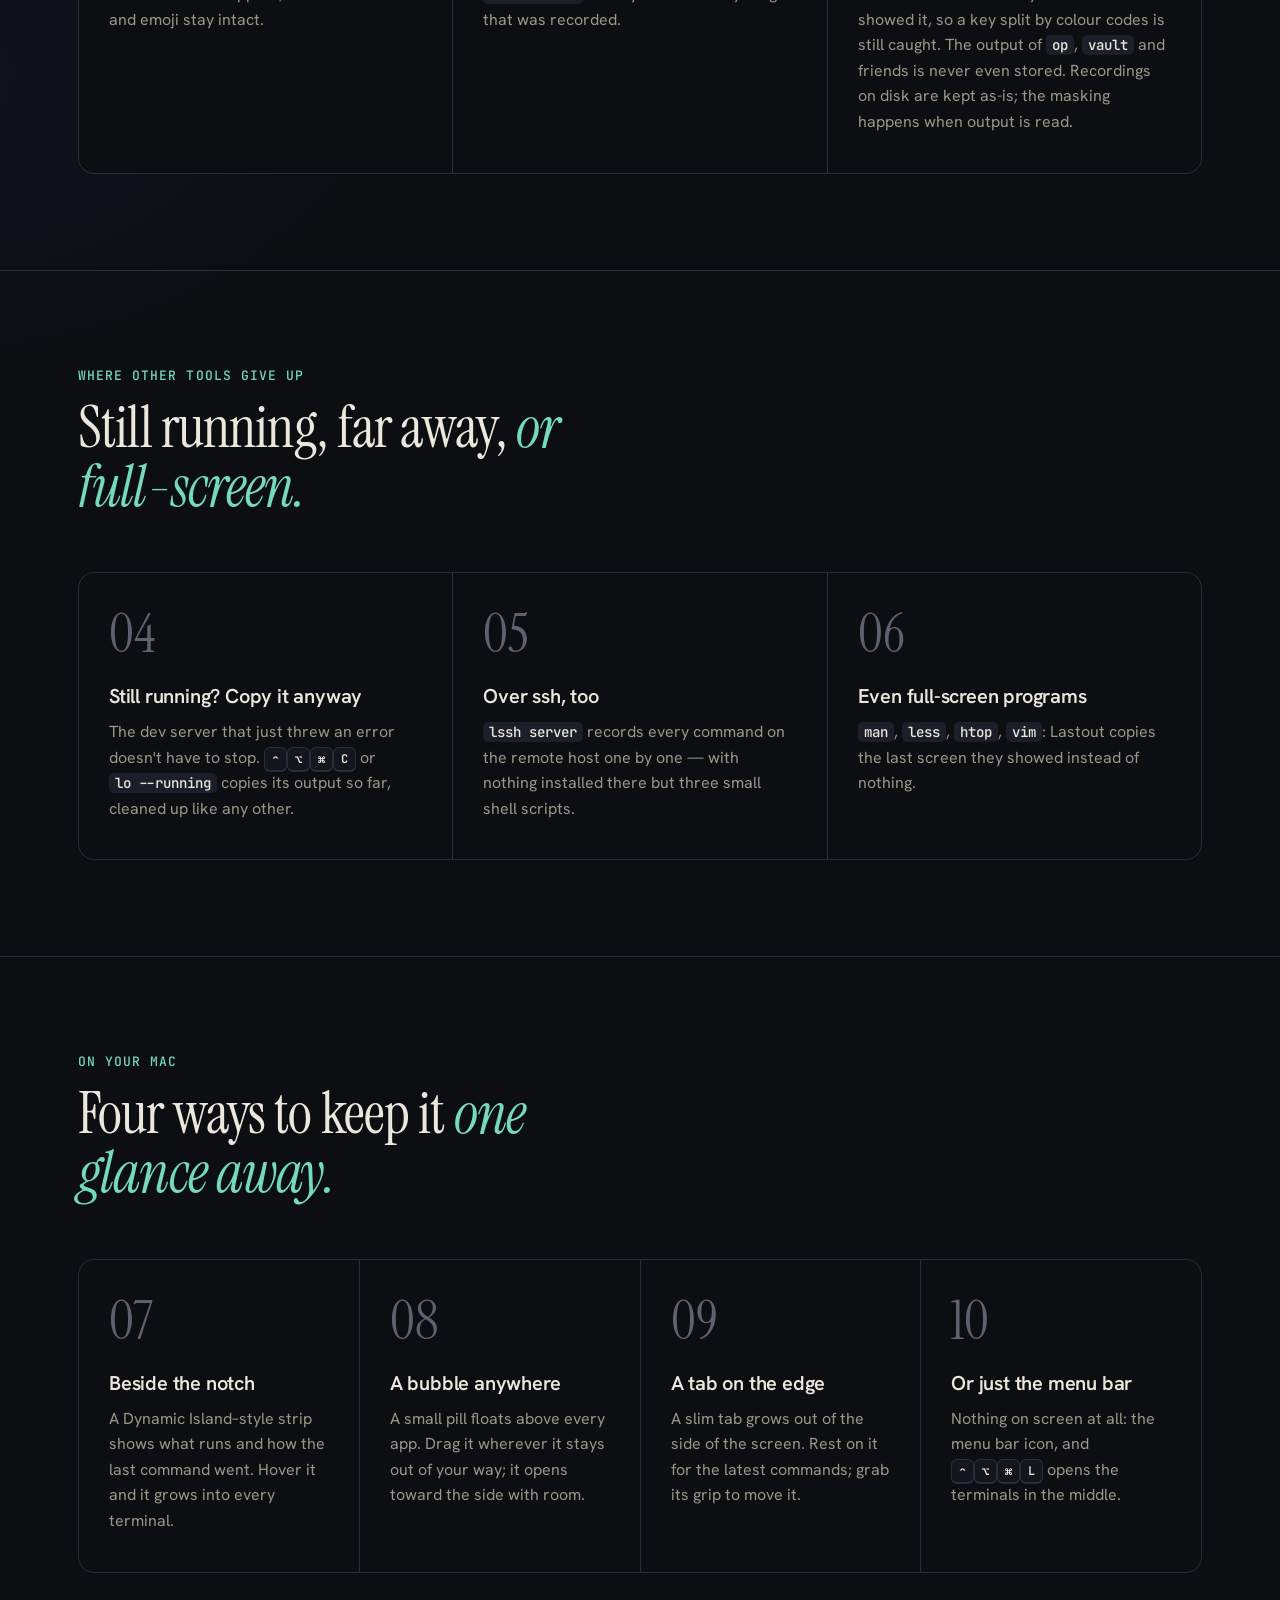
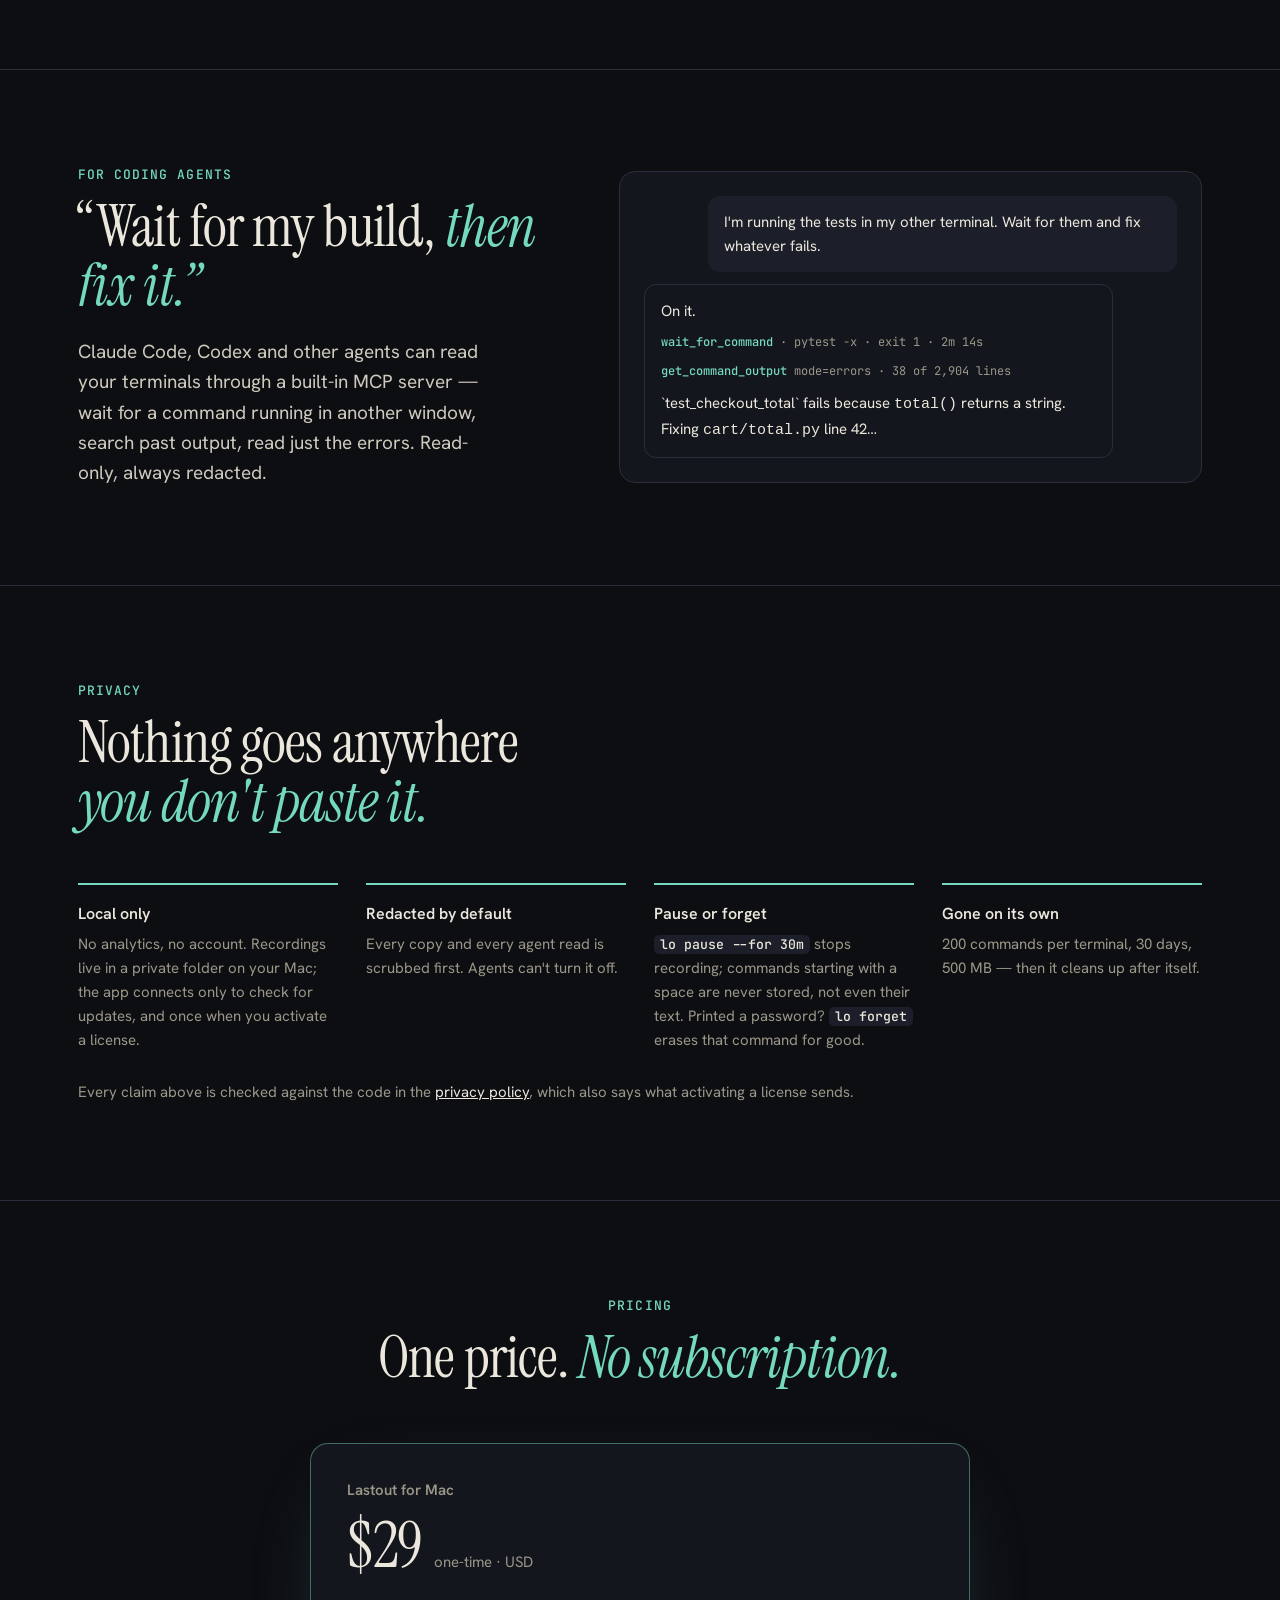
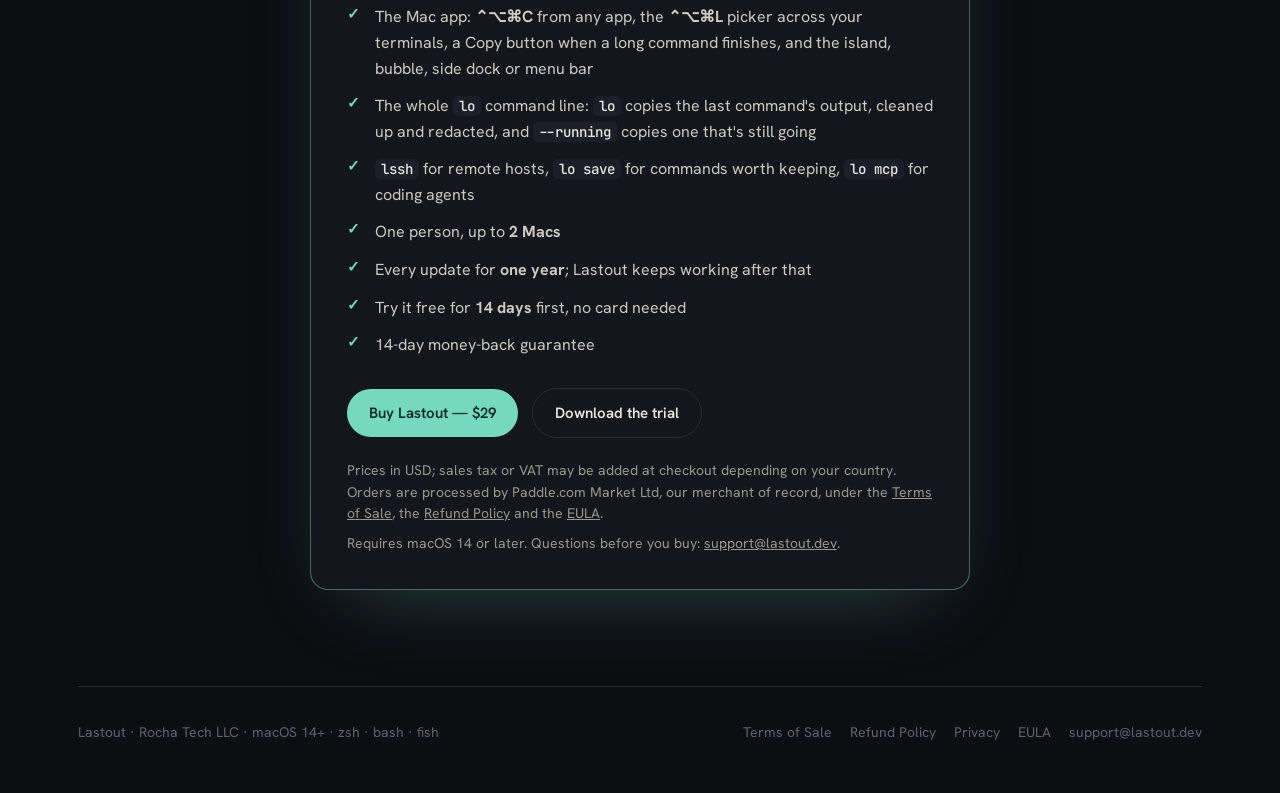
==== commit acbddbaa: "Sync for v0.3.4" ====
--- a/index.html
+++ b/index.html
@@ -5,6 +5,22 @@
 <meta name="viewport" content="width=device-width, initial-scale=1">
 <title>Lastout — paste your terminal into any AI</title>
 <meta name="description" content="Lastout copies the last command's output — cleaned up, condensed and with secrets redacted — so you can paste it into ChatGPT or Claude without selecting text.">
+<link rel="canonical" href="https://lastout.dev/">
+<!-- Link previews (X, Slack, iMessage, WeChat, Jike). og.jpg is rendered from promo/src/premium/Og.tsx. -->
+<meta property="og:type" content="website">
+<meta property="og:site_name" content="Lastout">
+<meta property="og:url" content="https://lastout.dev/">
+<meta property="og:title" content="Lastout — paste your terminal into any AI">
+<meta property="og:description" content="Press ⌃⌥⌘C in any app: the last command's output lands on your clipboard, cleaned up for an LLM, secrets redacted. macOS, $29 once, free for 14 days.">
+<meta property="og:image" content="https://lastout.dev/og.jpg">
+<meta property="og:image:type" content="image/jpeg">
+<meta property="og:image:width" content="1200">
+<meta property="og:image:height" content="630">
+<meta property="og:image:alt" content="Lastout: the last thing your terminal said, ready to paste. ⌃⌥⌘C.">
+<meta name="twitter:card" content="summary_large_image">
+<meta name="twitter:title" content="Lastout — paste your terminal into any AI">
+<meta name="twitter:description" content="Press ⌃⌥⌘C in any app: the last command's output lands on your clipboard, cleaned up for an LLM, secrets redacted. macOS, $29 once, free for 14 days.">
+<meta name="twitter:image" content="https://lastout.dev/og.jpg">
 <meta name="color-scheme" content="dark">
 <link rel="icon" href="icon.png">
 <link rel="preconnect" href="https://fonts.googleapis.com">
@@ -50,12 +66,20 @@
   nav { display: flex; align-items: center; justify-content: space-between; flex-wrap: wrap; gap: 14px 28px; padding: 26px 0; }
   .brand { display: flex; gap: 12px; align-items: center; font: 600 18px var(--sans); letter-spacing: -0.01em; text-decoration: none; }
   .brand img { width: 30px; height: 30px; }
-  nav .links { display: flex; flex-wrap: wrap; gap: 8px 24px; font-size: 15px; color: var(--muted); }
+  nav .links { display: flex; flex-wrap: wrap; align-items: center; gap: 8px 24px; font-size: 15px; color: var(--muted); }
   nav .links a { text-decoration: none; }
   nav .links a:hover { color: var(--paper); }
 
+  /* language switch (the rules in page.css, less its margin) */
+  .lang { display: inline-flex; border: 1px solid var(--line); border-radius: 999px; overflow: hidden; font: 600 13px var(--sans); }
+  .lang button { appearance: none; border: 0; background: none; color: var(--muted); padding: 8px 16px; cursor: pointer; font: inherit; }
+  .lang button[aria-pressed="true"] { background: var(--ink-3); color: var(--paper); }
+  [hidden] { display: none !important; }
+
   /* hero */
   .hero { padding: 64px 0 40px; display: grid; grid-template-columns: 1.05fr 0.95fr; gap: 56px; align-items: end; }
+  /* The demo's long lines clip, as in a terminal, instead of widening the page on phones. */
+  .hero > * { min-width: 0; }
   .kicker { font: 500 13px var(--mono); letter-spacing: 0.08em; text-transform: uppercase; color: var(--mint); margin-bottom: 22px; }
   h1 { font: 400 clamp(52px, 7.4vw, 96px)/0.96 var(--serif); letter-spacing: -0.02em; }
   h1 em { color: var(--mint); }
@@ -70,6 +94,7 @@
   .btn.ghost { border: 1px solid var(--line); color: var(--paper); }
   .btn.ghost:hover { border-color: var(--dim); }
   .keys { font: 500 13px var(--mono); color: var(--muted); }
+  .hero .note { margin-top: 16px; color: var(--muted); font-size: 14px; }
   kbd {
     font: 600 12px var(--mono); padding: 3px 7px; border-radius: 6px; border: 1px solid var(--line);
     border-bottom-width: 2px; background: var(--ink-2); color: var(--paper);
@@ -134,7 +159,7 @@
   .cell .n { font: 400 54px/1 var(--serif); color: var(--dim); }
   .cell h3 { margin-top: 22px; font: 600 20px var(--sans); letter-spacing: -0.01em; }
   .cell p { margin-top: 10px; color: var(--muted); font-size: 16px; }
-  .cell code, p code { font: 500 0.88em var(--mono); color: var(--paper); background: var(--ink-3); padding: 1px 6px; border-radius: 5px; white-space: nowrap; }
+  .cell code, p code, .plan li code { font: 500 0.88em var(--mono); color: var(--paper); background: var(--ink-3); padding: 1px 6px; border-radius: 5px; white-space: nowrap; }
 
   .split { display: grid; grid-template-columns: 0.9fr 1.1fr; gap: 64px; align-items: center; }
   .split p.big { margin-top: 22px; color: #cfcabe; font-size: 19px; max-width: 38ch; }
@@ -150,10 +175,14 @@
   .privacy div { border-top: 2px solid var(--mint); padding-top: 18px; }
   .privacy h4 { font: 600 16px var(--sans); }
   .privacy p { margin-top: 8px; color: var(--muted); font-size: 15px; }
-
-  /* pricing */
-  .plans { margin-top: 56px; display: grid; grid-template-columns: 1.05fr 0.95fr; gap: 28px; align-items: start; }
-  .plan { border: 1px solid var(--line); border-radius: 18px; background: var(--ink-2); padding: 36px 36px 34px; position: relative; overflow: hidden; }
+  #privacy .fine { margin-top: 28px; color: var(--muted); font-size: 15px; }
+  #privacy .fine a { color: var(--paper); }
+
+  /* pricing: one card, centred under a centred heading */
+  #pricing .label, #pricing h2 { text-align: center; margin-left: auto; margin-right: auto; }
+  #pricing h2 { max-width: none; }
+  .plans { margin-top: 56px; display: flex; justify-content: center; }
+  .plan { width: 100%; max-width: 660px; border: 1px solid var(--line); border-radius: 18px; background: var(--ink-2); padding: 36px 36px 34px; position: relative; overflow: hidden; }
   .plan.paid { border-color: rgba(116, 217, 191, 0.45); box-shadow: 0 30px 80px -40px rgba(116, 217, 191, 0.35); }
   .plan .name { font: 600 15px var(--sans); color: var(--muted); }
   .plan .price { margin-top: 14px; display: flex; align-items: baseline; gap: 12px; flex-wrap: wrap; }
@@ -174,6 +203,14 @@
   footer a { text-decoration: none; }
   footer a:hover { color: var(--paper); }
 
+  /* Chinese: CJK glyphs fill the em box, so headings are set smaller, with more leading and no
+     negative tracking, and each phrase of a heading stays on one line instead of breaking mid-word. */
+  :lang(zh) h1 { font-size: clamp(34px, 4.6vw, 60px); line-height: 1.2; letter-spacing: 0; }
+  :lang(zh) h2 { font-size: clamp(30px, 3.6vw, 46px); line-height: 1.25; letter-spacing: 0; max-width: none; }
+  :lang(zh) h1 > *, :lang(zh) h2 > * { display: inline-block; }
+  :lang(zh) .lede, :lang(zh) .split p.big { max-width: 24em; }
+  :lang(zh) .kicker, :lang(zh) .label { letter-spacing: 0.04em; }
+
   /* entrance */
   .rise { opacity: 0; transform: translateY(14px); animation: rise .9s cubic-bezier(.2,.7,.2,1) forwards; }
   .rise.d1 { animation-delay: .08s; } .rise.d2 { animation-delay: .18s; } .rise.d3 { animation-delay: .3s; } .rise.d4 { animation-delay: .45s; }
@@ -184,7 +221,7 @@
   }
 
   @media (max-width: 920px) {
-    .hero, .split, .plans { grid-template-columns: 1fr; }
+    .hero, .split { grid-template-columns: 1fr; }
     .stage { height: 440px; }
     .grid3 { grid-template-columns: 1fr; }
     .grid4 { grid-template-columns: repeat(2, 1fr); }
@@ -213,26 +250,31 @@
   <nav>
     <a class="brand" href="#"><img src="icon.png" alt="">Lastout</a>
     <div class="links">
-      <a href="#how">How it works</a>
-      <a href="#agents">Agents</a>
-      <a href="#pricing">Pricing</a>
-      <a href="terms.html">Terms</a>
-      <a href="refund.html">Refund Policy</a>
-      <a href="privacy.html">Privacy</a>
-      <a href="eula.html">EULA</a>
+      <a href="#how"><span data-doc="en">How it works</span><span data-doc="zh" hidden>工作原理</span></a>
+      <a href="#agents"><span data-doc="en">Agents</span><span data-doc="zh" hidden>编程 Agent</span></a>
+      <a href="#pricing"><span data-doc="en">Pricing</span><span data-doc="zh" hidden>价格</span></a>
+      <a href="terms.html" data-lang-link><span data-doc="en">Terms</span><span data-doc="zh" hidden>条款</span></a>
+      <a href="refund.html" data-lang-link><span data-doc="en">Refund Policy</span><span data-doc="zh" hidden>退款政策</span></a>
+      <a href="privacy.html" data-lang-link><span data-doc="en">Privacy</span><span data-doc="zh" hidden>隐私</span></a>
+      <a href="eula.html" data-lang-link><span data-doc="en">EULA</span><span data-doc="zh" hidden>许可协议</span></a>
+      <div class="lang" role="group" aria-label="Language">
+        <button type="button" data-lang="en" aria-pressed="true">English</button>
+        <button type="button" data-lang="zh" aria-pressed="false">中文</button>
+      </div>
     </div>
   </nav>
 
-  <header class="hero">
+  <header class="hero" data-doc="en">
     <div>
       <div class="kicker rise">For macOS · Ghostty · iTerm2 · Terminal · kitty · WezTerm · VS Code · Zed · tmux</div>
       <h1 class="rise d1">The last thing your terminal said, <em>ready to paste.</em></h1>
-      <p class="lede rise d2">Press a key and the previous command's output is on your clipboard — progress bars gone, errors kept, secrets redacted — ready for ChatGPT, Claude, or a teammate.</p>
+      <p class="lede rise d2">Press a key in any app and the previous command's output is on your clipboard — progress bars gone, errors kept, recognized secrets masked — ready for ChatGPT, Claude, or a teammate. Even while the command is still running.</p>
       <div class="cta rise d3">
         <a class="btn primary" data-download href="https://github.com/Xiang-Suc/lastout-releases/releases/latest">Download for macOS</a>
         <a class="btn ghost" href="#pricing">$29, free for 14 days</a>
         <span class="keys">or type <kbd>lo</kbd> &nbsp;·&nbsp; anywhere <kbd>⌃</kbd><kbd>⌥</kbd><kbd>⌘</kbd><kbd>C</kbd></span>
       </div>
+      <p class="note rise d3">macOS 14+, no card. After installing: click <b>Set Up</b>, open a <b>new</b> terminal tab, run <code>lo doctor</code>. Tabs already open aren't recorded.</p>
     </div>
 
     <div class="stage rise d4" aria-label="A noisy build output becomes a clean, redacted snippet">
@@ -266,10 +308,55 @@
       </div>
     </div>
   </header>
+
+  <header class="hero" lang="zh-CN" data-doc="zh" hidden>
+    <div>
+      <div class="kicker rise">适用于 macOS · Ghostty · iTerm2 · Terminal · kitty · WezTerm · VS Code · Zed · tmux</div>
+      <h1 class="rise d1"><span>上一条命令的输出，</span><em>按一下就能贴。</em></h1>
+      <p class="lede rise d2">在任何 App 里按一下快捷键，上一条命令的输出就进了剪贴板：进度条去掉，错误留下，识别出的密钥先遮盖，直接贴给 ChatGPT、Claude 或同事。命令还没跑完也能复制。</p>
+      <div class="cta rise d3">
+        <a class="btn primary" data-download href="https://github.com/Xiang-Suc/lastout-releases/releases/latest">下载 macOS 版</a>
+        <a class="btn ghost" href="#pricing">$29，先免费试用 14 天</a>
+        <span class="keys">或在终端输入 <kbd>lo</kbd> &nbsp;·&nbsp; 任何地方按 <kbd>⌃</kbd><kbd>⌥</kbd><kbd>⌘</kbd><kbd>C</kbd></span>
+      </div>
+      <p class="note rise d3">需要 macOS 14 及以上，试用不用绑卡。装好后：点<b>接入</b>，打开一个<b>新的</b>终端标签页，运行 <code>lo doctor</code>。之前已经打开的标签页不会被录制。</p>
+    </div>
+
+    <div class="stage rise d4" aria-label="一段杂乱的构建输出，变成干净、遮盖了密钥的片段">
+      <div class="term">
+        <div class="bar"><i></i><i></i><i></i><span>~/code/app — zsh</span></div>
+<pre><span class="p">❯</span> pnpm build
+<span class="d">Progress: resolved 1342, reused 1338, downloaded 4</span>
+<span class="g">✓</span> 812 modules transformed.
+<span class="y">warn</span>  Browserslist: caniuse-lite is outdated
+<span class="d">[████████████░░░░░░░░] 62% </span><span class="spin"></span>
+<span class="d">vite v6.2.0 building for production...</span>
+API_KEY=<span class="leak">sk-proj-9f2Xq…7Lw</span> loaded from .env
+<span class="r">✗ Build failed in 4.31s</span>
+<span class="r">error</span> TS2322: Type 'string' is not assignable
+  to type 'number'.  src/cart/total.ts:42:7
+<span class="d">  … 3,180 more lines …</span>
+<span class="p">❯</span> <span class="d">█</span></pre>
+      </div>
+      <div class="press"><kbd>⌃</kbd><kbd>⌥</kbd><kbd>⌘</kbd><kbd>C</kbd> 已复制</div>
+      <div class="card">
+        <header><span>`pnpm build` · <b>exit 1</b> · 41.2s · ~/code/app</span><span>Markdown</span></header>
+<pre>✓ 812 modules transformed.
+warn  Browserslist: caniuse-lite is outdated
+API_KEY=<span class="red">[REDACTED:api-key]</span> loaded from .env
+<span class="om">… [3,060 lines omitted] …</span>
+<span class="err">✗ Build failed in 4.31s
+error TS2322: Type 'string' is not assignable
+  to type 'number'.  src/cart/total.ts:42:7</span>
+
+<span class="om">Showing 240 of 3,200 lines (head, errors and tail).</span></pre>
+      </div>
+    </div>
+  </header>
 </div>
 
 <section id="how">
-  <div class="wrap">
+  <div class="wrap" data-doc="en">
     <div class="label">How it works</div>
     <h2>Your terminal already knows. <em>Lastout remembers.</em></h2>
     <div class="grid3">
@@ -281,19 +368,40 @@
       <div class="cell">
         <div class="n">02</div>
         <h3>Long output, made short</h3>
-        <p>3,000 lines become the head, every error with its context, and the tail — within a budget an AI can read. <code>--mode full</code> when you want everything.</p>
+        <p>3,000 lines become the head, every detected error with its context, and the tail — within a budget an AI can read. <code>--mode full</code> when you want everything that was recorded.</p>
       </div>
       <div class="cell">
         <div class="n">03</div>
-        <h3>Secrets never leave</h3>
-        <p>API keys, tokens, passwords, private keys and connection strings are redacted before anything is copied. The output of <code>op</code>, <code>vault</code> and friends is never even stored.</p>
+        <h3>Secrets masked first</h3>
+        <p>Recognized API keys, tokens, passwords, private keys and connection strings are redacted before anything is copied — matched on the text as your terminal showed it, so a key split by colour codes is still caught. The output of <code>op</code>, <code>vault</code> and friends is never even stored. Recordings on disk are kept as-is; the masking happens when output is read.</p>
+      </div>
+    </div>
+  </div>
+  <div class="wrap" lang="zh-CN" data-doc="zh" hidden>
+    <div class="label">工作原理</div>
+    <h2><span>终端都看见了，</span><em>Lastout 都记着。</em></h2>
+    <div class="grid3">
+      <div class="cell">
+        <div class="n">01</div>
+        <h3>和你看到的一模一样</h3>
+        <p>每条命令的输出，都按终端当时画出来的样子还原：进度条只留最后一帧，颜色和光标控制序列都去掉，宽字符和 emoji 原样保留。</p>
+      </div>
+      <div class="cell">
+        <div class="n">02</div>
+        <h3>再长的输出，也能变短</h3>
+        <p>3,000 行变成开头、每个检测到的错误连同上下文，再加上结尾，控制在 AI 读得下的长度里。想要录下的全部内容，就用 <code>--mode full</code>。</p>
+      </div>
+      <div class="cell">
+        <div class="n">03</div>
+        <h3>先遮盖密钥</h3>
+        <p>识别出的 API 密钥、token、密码、私钥和连接字符串，在复制之前就会被遮盖。匹配的是终端显示出来的文字，所以被颜色代码拆开的密钥也逃不掉。<code>op</code>、<code>vault</code> 这类工具的输出根本不存。磁盘上的记录保持原样，遮盖发生在读取输出的时候。</p>
       </div>
     </div>
   </div>
 </section>
 
 <section id="more">
-  <div class="wrap">
+  <div class="wrap" data-doc="en">
     <div class="label">Where other tools give up</div>
     <h2>Still running, far away, <em>or full-screen.</em></h2>
     <div class="grid3">
@@ -314,10 +422,31 @@
       </div>
     </div>
   </div>
+  <div class="wrap" lang="zh-CN" data-doc="zh" hidden>
+    <div class="label">别的工具做不到的</div>
+    <h2><span>还在跑、在远程，</span><em>或者是全屏程序。</em></h2>
+    <div class="grid3">
+      <div class="cell">
+        <div class="n">04</div>
+        <h3>还在跑？照样复制</h3>
+        <p>刚报错的开发服务器不用停。<kbd>⌃</kbd><kbd>⌥</kbd><kbd>⌘</kbd><kbd>C</kbd> 或 <code>lo --running</code> 会复制它到目前为止的输出，和别的输出一样整理好。</p>
+      </div>
+      <div class="cell">
+        <div class="n">05</div>
+        <h3>ssh 上也行</h3>
+        <p><code>lssh server</code> 把远程主机上的每条命令逐条记录下来，那台机器上只需要放三个小 shell 脚本，别的什么都不用装。</p>
+      </div>
+      <div class="cell">
+        <div class="n">06</div>
+        <h3>全屏程序也行</h3>
+        <p><code>man</code>、<code>less</code>、<code>htop</code>、<code>vim</code>：Lastout 复制它们最后显示的那一屏，而不是一片空白。</p>
+      </div>
+    </div>
+  </div>
 </section>
 
 <section id="mac">
-  <div class="wrap">
+  <div class="wrap" data-doc="en">
     <div class="label">On your Mac</div>
     <h2>Four ways to keep it <em>one glance away.</em></h2>
     <div class="grid4">
@@ -343,10 +472,36 @@
       </div>
     </div>
   </div>
+  <div class="wrap" lang="zh-CN" data-doc="zh" hidden>
+    <div class="label">在你的 Mac 上</div>
+    <h2><span>四种摆法，</span><em>抬眼就能看到。</em></h2>
+    <div class="grid4">
+      <div class="cell">
+        <div class="n">07</div>
+        <h3>刘海旁边</h3>
+        <p>灵动岛样式的一条细条，显示正在跑什么、上一条命令结果如何。鼠标移上去，它就展开，列出每个终端。</p>
+      </div>
+      <div class="cell">
+        <div class="n">08</div>
+        <h3>随处摆放的气泡</h3>
+        <p>一个小气泡浮在所有 App 之上。拖到不碍事的地方；它会朝有空间的一侧展开。</p>
+      </div>
+      <div class="cell">
+        <div class="n">09</div>
+        <h3>屏幕边缘的标签</h3>
+        <p>屏幕侧边伸出一个细长的标签。鼠标停在上面就能看到最新的命令；抓住把手可以挪位置。</p>
+      </div>
+      <div class="cell">
+        <div class="n">10</div>
+        <h3>或者只用菜单栏</h3>
+        <p>屏幕上什么都不放：只有菜单栏图标，按 <kbd>⌃</kbd><kbd>⌥</kbd><kbd>⌘</kbd><kbd>L</kbd> 在屏幕中央打开终端面板。</p>
+      </div>
+    </div>
+  </div>
 </section>
 
 <section id="agents">
-  <div class="wrap split">
+  <div class="wrap split" data-doc="en">
     <div>
       <div class="label">For coding agents</div>
       <h2>“Wait for my build, <em>then fix it.”</em></h2>
@@ -361,10 +516,25 @@
       </div>
     </div>
   </div>
+  <div class="wrap split" lang="zh-CN" data-doc="zh" hidden>
+    <div>
+      <div class="label">给编程 Agent</div>
+      <h2><span>「等构建跑完，</span><em>再把它修好。」</em></h2>
+      <p class="big">Claude Code、Codex 和其他 Agent 可以通过内置的 MCP 服务器读取你的终端：等另一个窗口里正在跑的命令结束，搜索过去的输出，只读其中的错误。只读，而且始终遮盖密钥。</p>
+    </div>
+    <div class="chat">
+      <div class="msg you">测试在我另一个终端里跑着。等它跑完，把失败的都修好。</div>
+      <div class="msg ai">好的。
+        <p class="tool"><b>wait_for_command</b> · pytest -x · exit 1 · 2m 14s</p>
+        <p class="tool"><b>get_command_output</b> mode=errors · 38 of 2,904 lines</p>
+        <div style="margin-top:10px">`test_checkout_total` 失败，是因为 <code>total()</code> 返回了字符串。正在修改 <code>cart/total.py</code> 第 42 行…</div>
+      </div>
+    </div>
+  </div>
 </section>
 
 <section id="privacy">
-  <div class="wrap">
+  <div class="wrap" data-doc="en">
     <div class="label">Privacy</div>
     <h2>Nothing goes anywhere <em>you don't paste it.</em></h2>
     <div class="privacy">
@@ -373,12 +543,23 @@
       <div><h4>Pause or forget</h4><p><code>lo pause --for 30m</code> stops recording; commands starting with a space are never stored, not even their text. Printed a password? <code>lo forget</code> erases that command for good.</p></div>
       <div><h4>Gone on its own</h4><p>200 commands per terminal, 30 days, 500 MB — then it cleans up after itself.</p></div>
     </div>
-    <p class="fine" style="margin-top:28px;color:var(--muted);font-size:15px">Every claim above is checked against the code in the <a href="privacy.html" style="color:var(--paper)">privacy policy</a>, which also says what activating a license sends.</p>
+    <p class="fine">Every claim above is checked against the code in the <a href="privacy.html">privacy policy</a>, which also says what activating a license sends.</p>
+  </div>
+  <div class="wrap" lang="zh-CN" data-doc="zh" hidden>
+    <div class="label">隐私</div>
+    <h2><span>你不粘贴，</span><em>它哪儿也不去。</em></h2>
+    <div class="privacy">
+      <div><h4>只在本机</h4><p>没有统计，不用注册账号。记录存在你 Mac 上的一个私有文件夹里；App 只在检查更新时联网，再就是激活授权时联网一次。</p></div>
+      <div><h4>默认遮盖</h4><p>每一次复制、每一次 Agent 读取，都先清理一遍。Agent 关不掉它。</p></div>
+      <div><h4>暂停或忘掉</h4><p><code>lo pause --for 30m</code> 暂停录制；以空格开头的命令完全不存，连命令文本都不存。不小心打印了密码？<code>lo forget</code> 把那条命令彻底删掉。</p></div>
+      <div><h4>自己清理</h4><p>每个终端 200 条命令、30 天、500 MB，超出后自动清理。</p></div>
+    </div>
+    <p class="fine">上面每一条，<a href="privacy.html?lang=zh">隐私政策</a>里都对照代码核实过；激活授权时会发送什么，那里也写清楚了。</p>
   </div>
 </section>
 
 <section id="pricing">
-  <div class="wrap">
+  <div class="wrap" data-doc="en">
     <div class="label">Pricing</div>
     <h2>One price. <em>No subscription.</em></h2>
     <div class="plans">
@@ -386,9 +567,11 @@
         <div class="name">Lastout for Mac</div>
         <div class="price"><b>$29</b><span>one-time · USD</span></div>
         <ul>
-          <li>The menu bar app: the shortcut, the island, the bubble, the side dock and notifications</li>
+          <li>The Mac app: <b>⌃⌥⌘C</b> from any app, the <b>⌃⌥⌘L</b> picker across your terminals, a Copy button when a long command finishes, and the island, bubble, side dock or menu bar</li>
+          <li>The whole <code>lo</code> command line: <code>lo</code> copies the last command's output, cleaned up and redacted, and <code>--running</code> copies one that's still going</li>
+          <li><code>lssh</code> for remote hosts, <code>lo save</code> for commands worth keeping, <code>lo mcp</code> for coding agents</li>
           <li>One person, up to <b>2 Macs</b></li>
-          <li>Every update for <b>one year</b>; the app keeps working after that</li>
+          <li>Every update for <b>one year</b>; Lastout keeps working after that</li>
           <li>Try it free for <b>14 days</b> first, no card needed</li>
           <li>14-day money-back guarantee</li>
         </ul>
@@ -398,20 +581,33 @@
         </div>
         <p class="buy-note" data-buy-note aria-live="polite"></p>
         <p class="fine">Prices in USD; sales tax or VAT may be added at checkout depending on your country. Orders are processed by Paddle.com Market Ltd, our merchant of record, under the <a href="terms.html">Terms of Sale</a>, the <a href="refund.html">Refund Policy</a> and the <a href="eula.html">EULA</a>.</p>
-      </div>
-      <div class="plan">
-        <div class="name">Command line</div>
-        <div class="price"><b>Free</b><span>forever · macOS and Linux</span></div>
+        <p class="fine">Requires macOS 14 or later. Questions before you buy: <a data-support href="mailto:support@lastout.dev">support@lastout.dev</a>.</p>
+      </div>
+    </div>
+  </div>
+  <div class="wrap" lang="zh-CN" data-doc="zh" hidden>
+    <div class="label">价格</div>
+    <h2><span>一次付清，</span><em>没有订阅。</em></h2>
+    <div class="plans">
+      <div class="plan paid">
+        <div class="name">Lastout for Mac</div>
+        <div class="price"><b>$29</b><span>一次性付款 · 美元</span></div>
         <ul>
-          <li><code>lo</code> copies the last command's output, cleaned up and redacted</li>
-          <li><code>lssh</code> for remote hosts, <code>lo mcp</code> for coding agents</li>
-          <li>Any number of machines, no license key</li>
-          <li>Installed with the app, or on its own with one command</li>
+          <li>Mac App：在任何 App 里按 <b>⌃⌥⌘C</b> 复制，按 <b>⌃⌥⌘L</b> 从所有终端里挑命令，长命令跑完时通知上有「复制」按钮，还有灵动岛、气泡、侧边停靠或菜单栏几种摆法</li>
+          <li>完整的 <code>lo</code> 命令行：<code>lo</code> 复制上一条命令整理好、遮盖过密钥的输出，<code>--running</code> 复制还没跑完的命令</li>
+          <li><code>lssh</code> 用于远程主机，<code>lo save</code> 收藏值得留下的命令，<code>lo mcp</code> 接入编程 Agent</li>
+          <li>一人使用，最多 <b>2 台 Mac</b></li>
+          <li><b>一年</b>内的所有更新；一年后 Lastout 照常可用</li>
+          <li>先免费试用 <b>14 天</b>，不用绑卡</li>
+          <li>14 天内无理由退款</li>
         </ul>
         <div class="cta">
-          <a class="btn ghost" href="https://github.com/Xiang-Suc/lastout-releases#install">Install <code style="background:none;padding:0">lo</code></a>
+          <a class="btn primary" data-buy href="#pricing">购买 Lastout — $29</a>
+          <a class="btn ghost" data-download href="https://github.com/Xiang-Suc/lastout-releases/releases/latest">下载试用版</a>
         </div>
-        <p class="fine">Requires macOS 14 or later for the app. Questions before you buy: <a data-support href="mailto:support@lastout.dev">support@lastout.dev</a>.</p>
+        <p class="buy-note" data-buy-note aria-live="polite"></p>
+        <p class="fine">价格以美元计；视你所在的国家或地区，结账时可能另加销售税或增值税。订单由我们的代收商户 Paddle.com Market Ltd 处理，适用<a href="terms.html?lang=zh">销售条款</a>、<a href="refund.html?lang=zh">退款政策</a>和<a href="eula.html?lang=zh">最终用户许可协议（EULA）</a>。</p>
+        <p class="fine">需要 macOS 14 或更高版本。购买前有疑问：<a data-support href="mailto:support@lastout.dev">support@lastout.dev</a>。</p>
       </div>
     </div>
   </div>
@@ -421,15 +617,56 @@
   <footer>
     <span>Lastout · Rocha Tech LLC · macOS 14+ · zsh · bash · fish</span>
     <span class="links">
-      <a href="terms.html">Terms of Sale</a>
-      <a href="refund.html">Refund Policy</a>
-      <a href="privacy.html">Privacy</a>
-      <a href="eula.html">EULA</a>
+      <a href="terms.html" data-lang-link><span data-doc="en">Terms of Sale</span><span data-doc="zh" hidden>销售条款</span></a>
+      <a href="refund.html" data-lang-link><span data-doc="en">Refund Policy</span><span data-doc="zh" hidden>退款政策</span></a>
+      <a href="privacy.html" data-lang-link><span data-doc="en">Privacy</span><span data-doc="zh" hidden>隐私政策</span></a>
+      <a href="eula.html" data-lang-link><span data-doc="en">EULA</span><span data-doc="zh" hidden>许可协议</span></a>
       <a data-support href="mailto:support@lastout.dev">support@lastout.dev</a>
     </span>
   </footer>
 </div>
 
+<script>
+// Language: a choice saved on this site, then ?lang= (or #zh), then the
+// browser's, else English. thanks.html follows the same rule. It runs
+// before config.js so a Chinese visitor doesn't see the English page first.
+(function () {
+  "use strict";
+  var LANG_KEY = "lastoutLang";
+  var TITLES = { en: "Lastout — paste your terminal into any AI", zh: "Lastout — 把终端输出直接贴给 AI" };
+
+  function savedLang() {
+    try { return window.localStorage.getItem(LANG_KEY); } catch (e) { return null; }
+  }
+  function firstLang() {
+    var saved = savedLang();
+    if (TITLES.hasOwnProperty(saved)) return saved;
+    var asked = new URLSearchParams(location.search).get("lang") || (location.hash === "#zh" ? "zh" : "");
+    if (TITLES.hasOwnProperty(asked)) return asked;
+    return /^zh\b/i.test(navigator.language || "") ? "zh" : "en";
+  }
+  function pick(lang) {
+    document.querySelectorAll("[data-doc]").forEach(function (d) { d.hidden = d.getAttribute("data-doc") !== lang; });
+    document.querySelectorAll("[data-lang]").forEach(function (b) { b.setAttribute("aria-pressed", String(b.getAttribute("data-lang") === lang)); });
+    // Links to the legal pages open them in the same language.
+    document.querySelectorAll("[data-lang-link]").forEach(function (a) {
+      var href = a.getAttribute("href").replace(/\?lang=zh(?=#|$)/, "");
+      a.setAttribute("href", lang === "zh" ? href.replace(/(#.*)?$/, "?lang=zh$1") : href);
+    });
+    document.documentElement.lang = lang === "zh" ? "zh-CN" : "en";
+    document.title = TITLES[lang];
+  }
+  document.querySelectorAll("[data-lang]").forEach(function (b) {
+    b.addEventListener("click", function () {
+      var lang = b.getAttribute("data-lang");
+      pick(lang);
+      // Blocked storage (some private windows): the choice lasts for this page.
+      try { window.localStorage.setItem(LANG_KEY, lang); } catch (e) { /* see above */ }
+    });
+  });
+  pick(firstLang());
+})();
+</script>
 <script src="config.js"></script>
 <script src="https://cdn.paddle.com/paddle/v2/paddle.js" defer></script>
 <script>
@@ -439,6 +676,13 @@
   var env = cfg.environment || "sandbox";
   var paddle = (cfg.paddle || {})[env] || {};
   var support = cfg.support || "support@lastout.dev";
+
+  // What the page is showing now, and the language of the copy `el` is in.
+  function pageLang() { return document.documentElement.lang === "zh-CN" ? "zh" : "en"; }
+  function langOf(el) {
+    var doc = el.closest("[data-doc]");
+    return doc ? doc.getAttribute("data-doc") : pageLang();
+  }
 
   document.querySelectorAll("[data-support]").forEach(function (a) {
     a.href = "mailto:" + support;
@@ -457,18 +701,34 @@
       if (!zip) throw new Error("no Lastout-*.zip in " + release.tag_name);
       document.querySelectorAll("[data-download]").forEach(function (a) {
         a.href = zip.browser_download_url;
-        a.title = "Lastout " + release.tag_name + " for macOS";
+        a.title = langOf(a) === "zh" ? "Lastout " + release.tag_name + "（macOS 版）" : "Lastout " + release.tag_name + " for macOS";
       });
     })
     .catch(function (e) { console.info("Lastout site: download links stay on the releases page (" + e.message + ")"); });
 
-  // Buy: Paddle overlay checkout, from config.js.
+  // Buy: Paddle overlay checkout, from config.js. There is a Buy button and
+  // a note under it in each language; a note speaks the language it is in.
+  var NOTES = {
+    en: {
+      closed: "Checkout isn't open yet. Write to " + support + " and we'll sort you out.",
+      unloaded: "The checkout didn't load. Reload the page, or write to " + support + ".",
+      failed: "The checkout couldn't open. Write to " + support + "."
+    },
+    zh: {
+      closed: "结账还没开放。请写信到 " + support + "，我们来帮你处理。",
+      unloaded: "结账页面没有加载出来。请刷新页面，或写信到 " + support + "。",
+      failed: "结账页面打不开。请写信到 " + support + "。"
+    }
+  };
   var buttons = document.querySelectorAll("[data-buy]");
-  var note = document.querySelector("[data-buy-note]");
-  function say(text) { if (note) note.textContent = text; }
+  var notes = document.querySelectorAll("[data-buy-note]");
+  function say(which) {
+    notes.forEach(function (n) { n.textContent = which ? NOTES[langOf(n)][which] : ""; });
+  }
   function thanksUrl(txn) {
     var url = new URL("thanks.html", location.href);
     if (txn) url.searchParams.set("txn", txn);
+    if (pageLang() === "zh") url.searchParams.set("lang", "zh");
     return url.href;
   }
 
@@ -481,7 +741,7 @@
     buttons.forEach(function (b) {
       b.addEventListener("click", function (e) {
         e.preventDefault();
-        say("Checkout isn't open yet. Write to " + support + " and we'll sort you out.");
+        say("closed");
       });
     });
     return;
@@ -514,15 +774,18 @@
       e.preventDefault();
       if (!initPaddle()) {
         console.warn("Lastout store: Paddle.js is not loaded (offline, or blocked?)");
-        say("The checkout didn't load. Reload the page, or write to " + support + ".");
+        say("unloaded");
         return;
       }
       say("");
+      // The checkout follows the page into Chinese; otherwise Paddle goes by the browser.
+      var checkout = { items: [{ priceId: paddle.priceId, quantity: 1 }] };
+      if (pageLang() === "zh") checkout.settings = { locale: "zh-Hans" };
       try {
-        window.Paddle.Checkout.open({ items: [{ priceId: paddle.priceId, quantity: 1 }] });
+        window.Paddle.Checkout.open(checkout);
       } catch (err) {
         console.error("Lastout store: Paddle.Checkout.open failed", err);
-        say("The checkout couldn't open. Write to " + support + ".");
+        say("failed");
       }
     });
   });
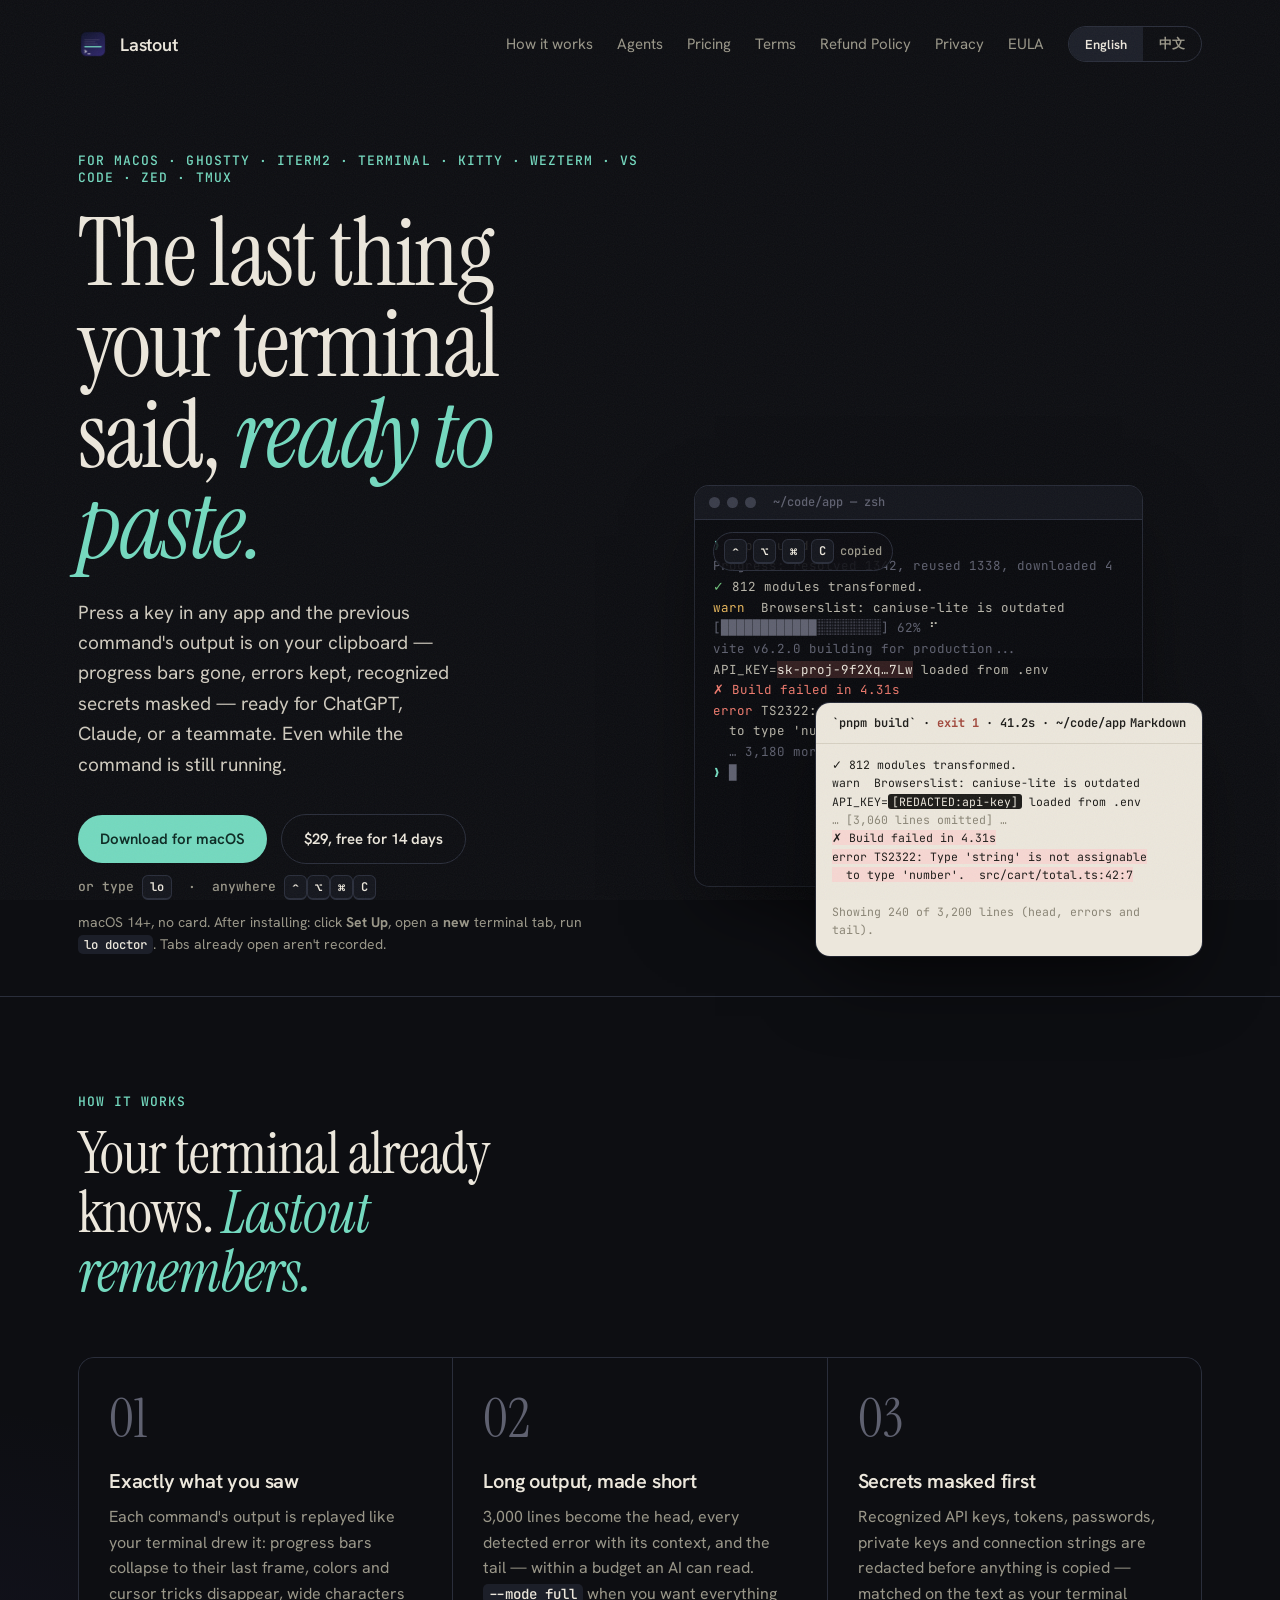
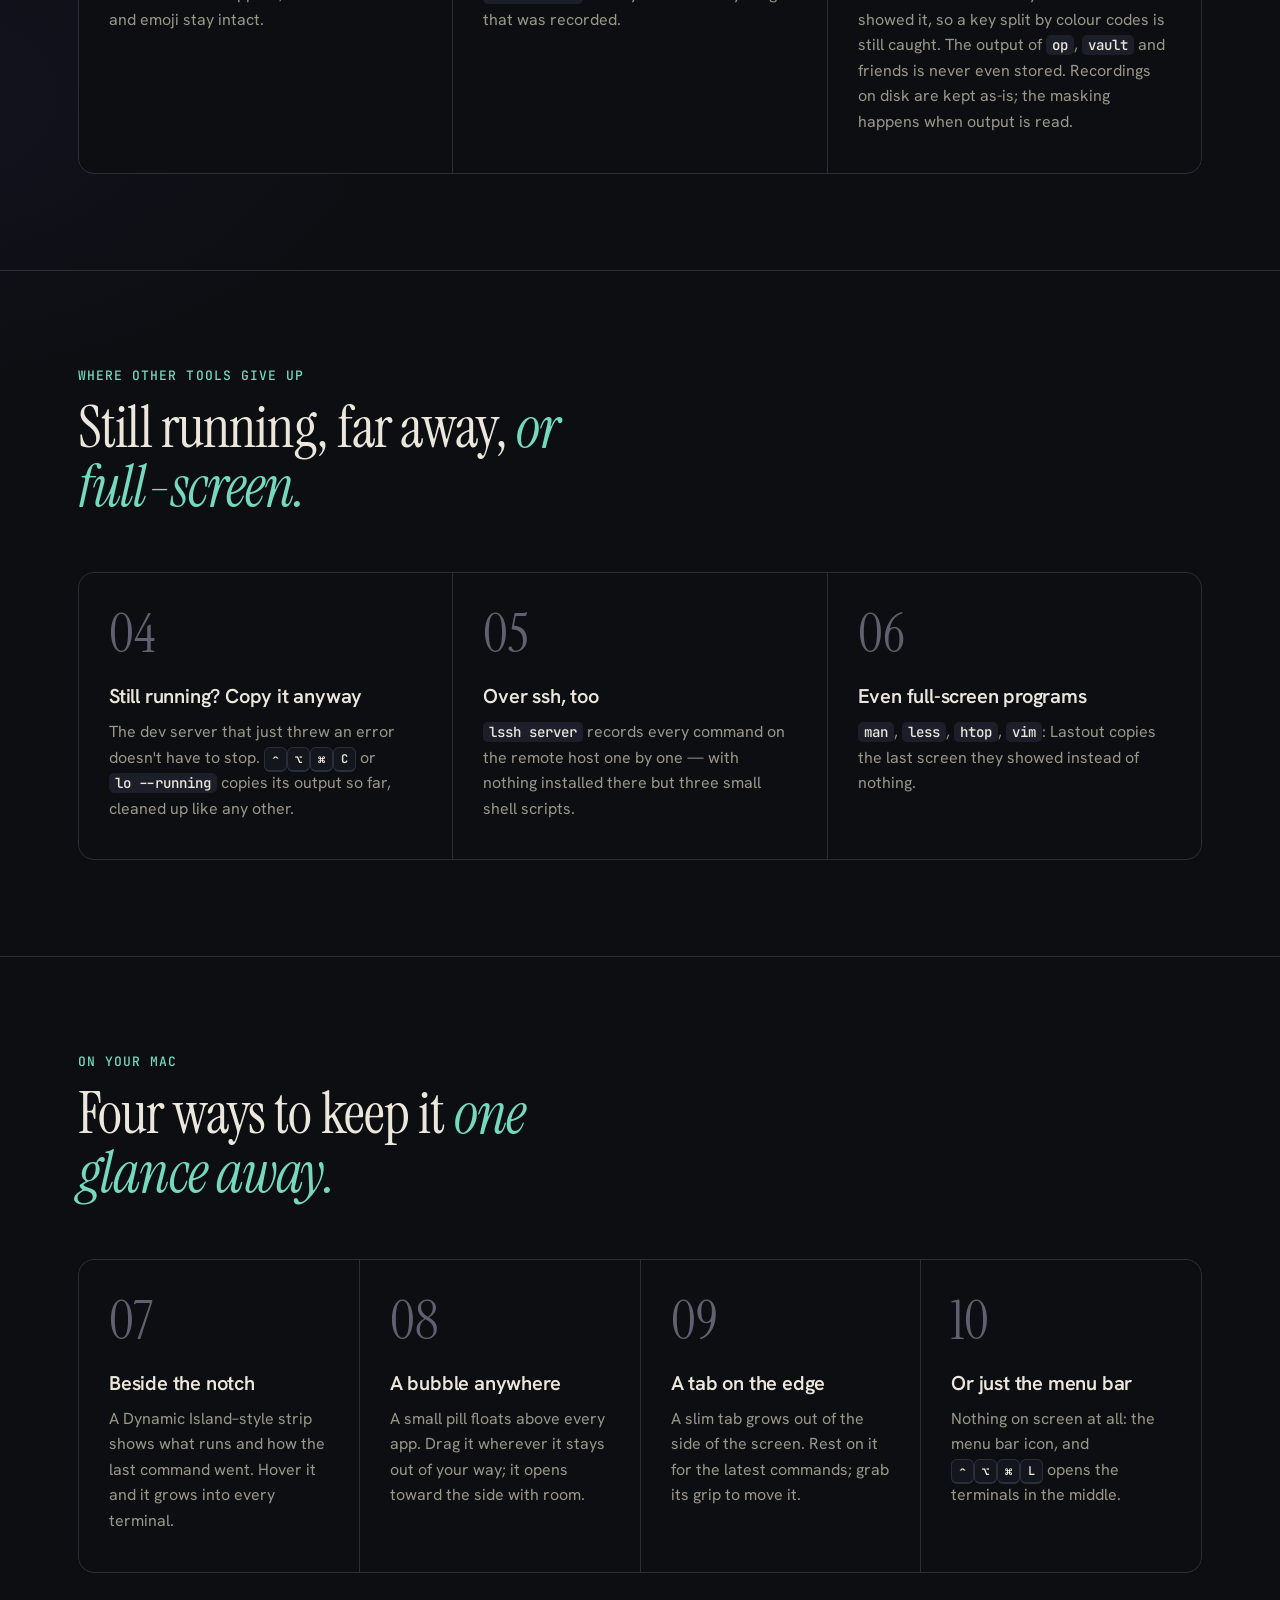
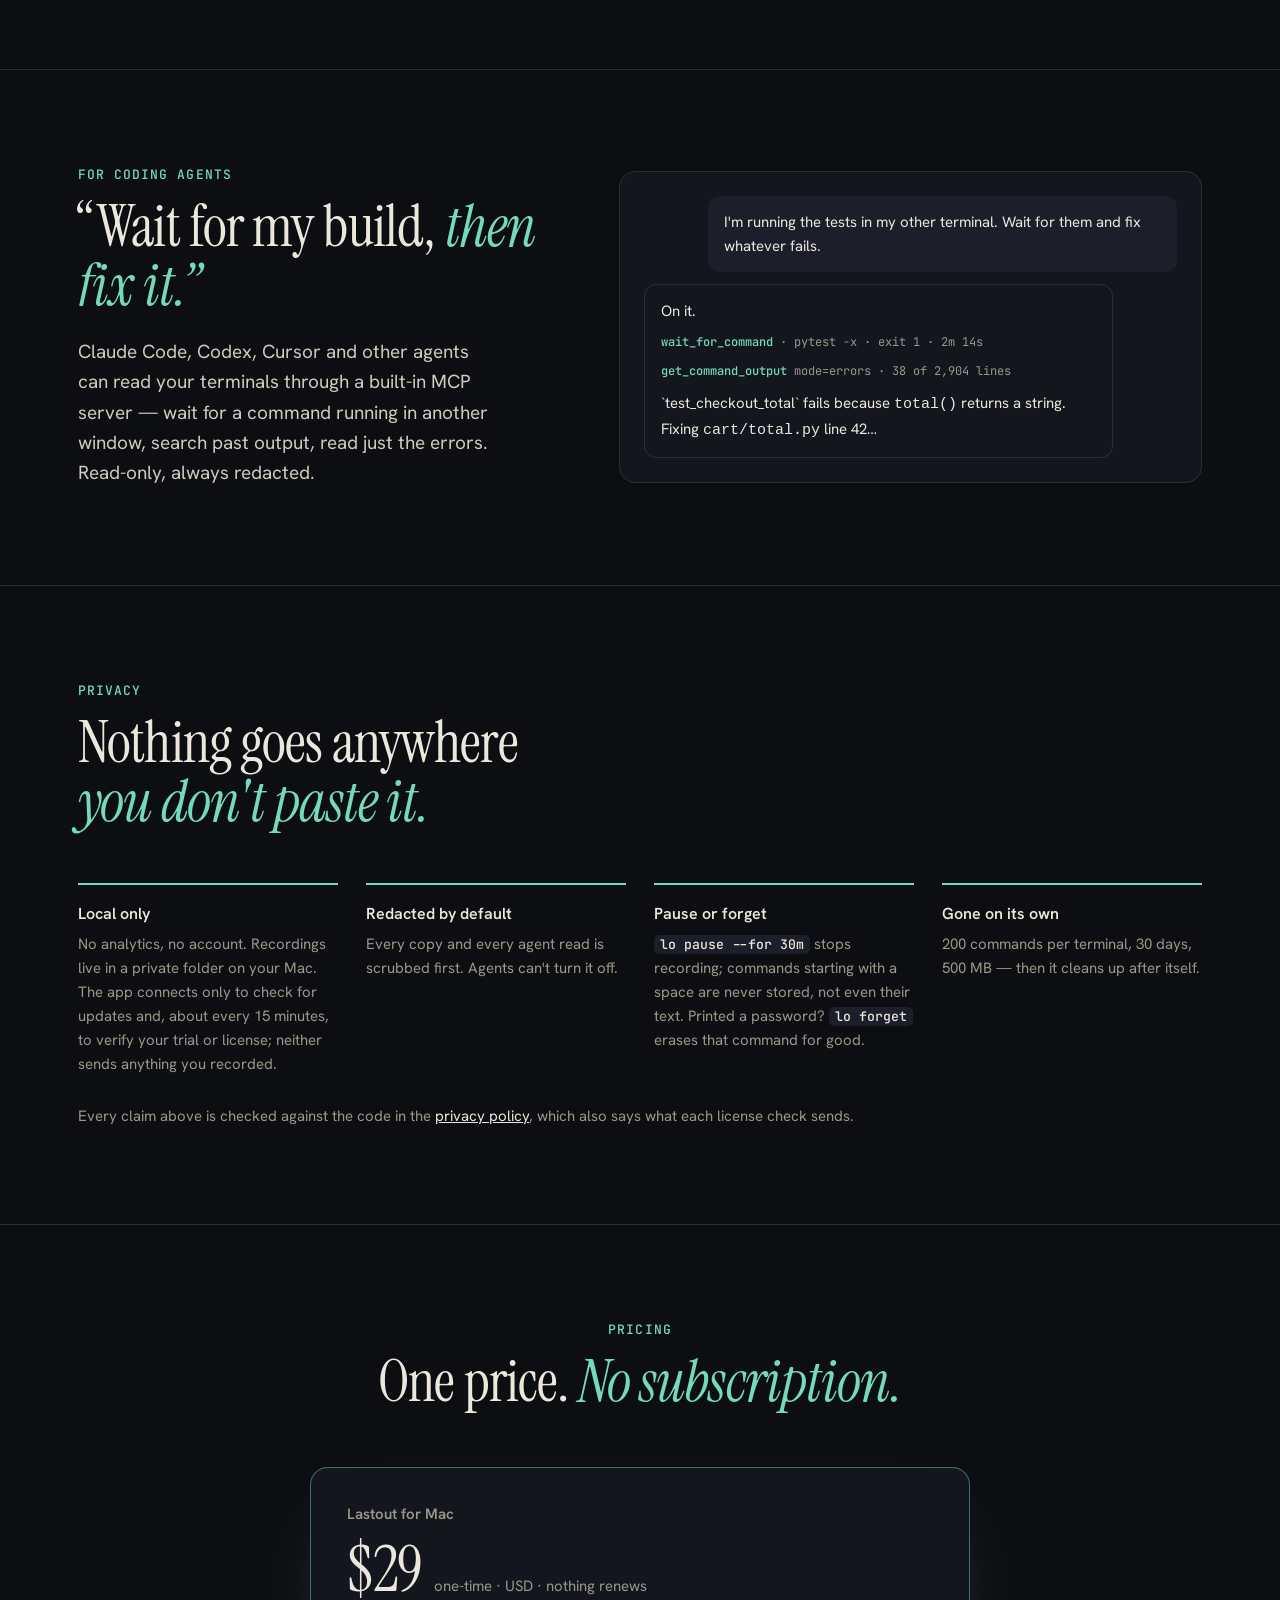
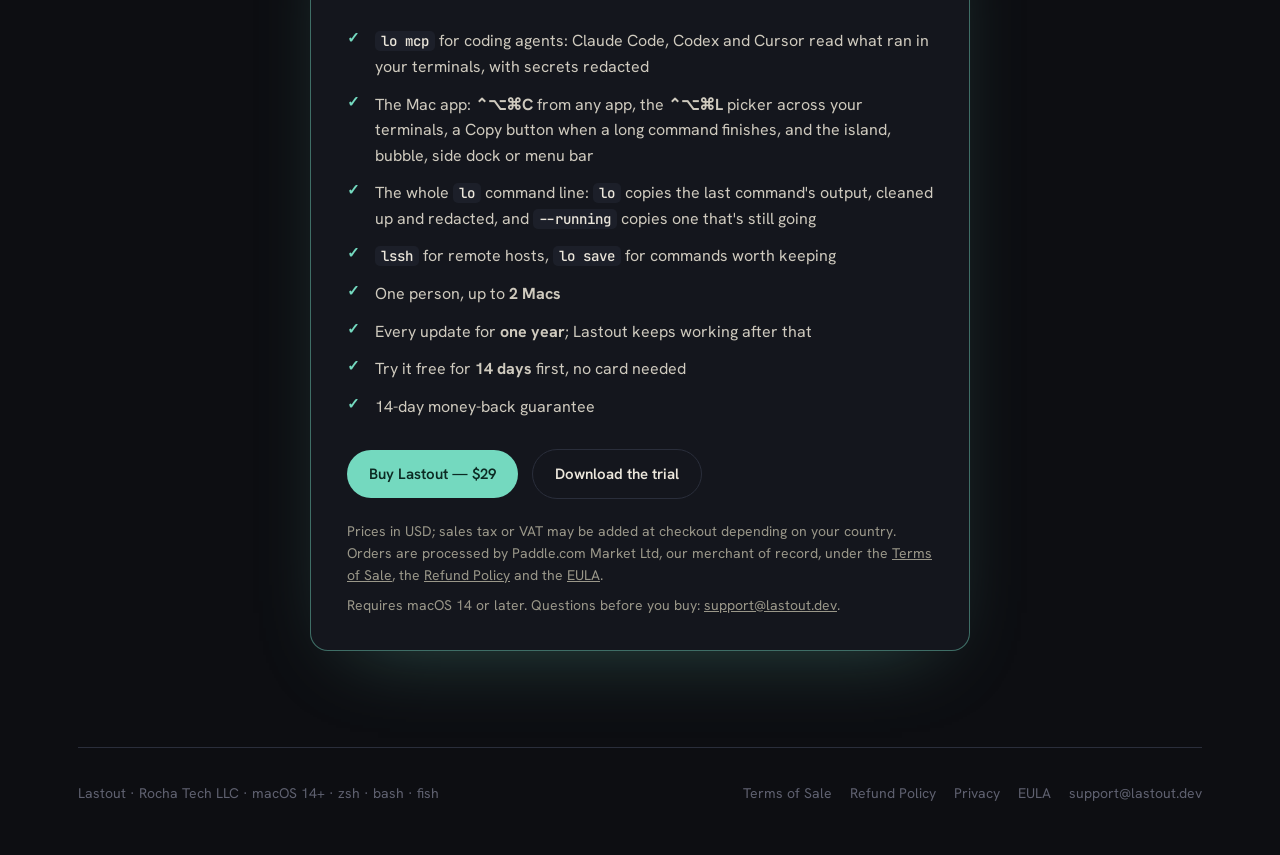
==== commit f3f8f92b: "Sync for v0.4.1" ====
--- a/index.html
+++ b/index.html
@@ -505,7 +505,7 @@
     <div>
       <div class="label">For coding agents</div>
       <h2>“Wait for my build, <em>then fix it.”</em></h2>
-      <p class="big">Claude Code, Codex and other agents can read your terminals through a built-in MCP server — wait for a command running in another window, search past output, read just the errors. Read-only, always redacted.</p>
+      <p class="big">Claude Code, Codex, Cursor and other agents can read your terminals through a built-in MCP server — wait for a command running in another window, search past output, read just the errors. Read-only, always redacted.</p>
     </div>
     <div class="chat">
       <div class="msg you">I'm running the tests in my other terminal. Wait for them and fix whatever fails.</div>
@@ -520,7 +520,7 @@
     <div>
       <div class="label">给编程 Agent</div>
       <h2><span>「等构建跑完，</span><em>再把它修好。」</em></h2>
-      <p class="big">Claude Code、Codex 和其他 Agent 可以通过内置的 MCP 服务器读取你的终端：等另一个窗口里正在跑的命令结束，搜索过去的输出，只读其中的错误。只读，而且始终遮盖密钥。</p>
+      <p class="big">Claude Code、Codex、Cursor 和其他 Agent 可以通过内置的 MCP 服务器读取你的终端：等另一个窗口里正在跑的命令结束，搜索过去的输出，只读其中的错误。只读，而且始终遮盖密钥。</p>
     </div>
     <div class="chat">
       <div class="msg you">测试在我另一个终端里跑着。等它跑完，把失败的都修好。</div>
@@ -538,23 +538,23 @@
     <div class="label">Privacy</div>
     <h2>Nothing goes anywhere <em>you don't paste it.</em></h2>
     <div class="privacy">
-      <div><h4>Local only</h4><p>No analytics, no account. Recordings live in a private folder on your Mac; the app connects only to check for updates, and once when you activate a license.</p></div>
+      <div><h4>Local only</h4><p>No analytics, no account. Recordings live in a private folder on your Mac. The app connects only to check for updates and, about every 15 minutes, to verify your trial or license; neither sends anything you recorded.</p></div>
       <div><h4>Redacted by default</h4><p>Every copy and every agent read is scrubbed first. Agents can't turn it off.</p></div>
       <div><h4>Pause or forget</h4><p><code>lo pause --for 30m</code> stops recording; commands starting with a space are never stored, not even their text. Printed a password? <code>lo forget</code> erases that command for good.</p></div>
       <div><h4>Gone on its own</h4><p>200 commands per terminal, 30 days, 500 MB — then it cleans up after itself.</p></div>
     </div>
-    <p class="fine">Every claim above is checked against the code in the <a href="privacy.html">privacy policy</a>, which also says what activating a license sends.</p>
+    <p class="fine">Every claim above is checked against the code in the <a href="privacy.html">privacy policy</a>, which also says what each license check sends.</p>
   </div>
   <div class="wrap" lang="zh-CN" data-doc="zh" hidden>
     <div class="label">隐私</div>
     <h2><span>你不粘贴，</span><em>它哪儿也不去。</em></h2>
     <div class="privacy">
-      <div><h4>只在本机</h4><p>没有统计，不用注册账号。记录存在你 Mac 上的一个私有文件夹里；App 只在检查更新时联网，再就是激活授权时联网一次。</p></div>
+      <div><h4>只在本机</h4><p>没有统计，不用注册账号。记录存在你 Mac 上的一个私有文件夹里。App 只为两件事联网：检查更新，以及大约每 15 分钟向服务器校验一次试用或授权，两者都不带你记录的任何内容。</p></div>
       <div><h4>默认遮盖</h4><p>每一次复制、每一次 Agent 读取，都先清理一遍。Agent 关不掉它。</p></div>
       <div><h4>暂停或忘掉</h4><p><code>lo pause --for 30m</code> 暂停录制；以空格开头的命令完全不存，连命令文本都不存。不小心打印了密码？<code>lo forget</code> 把那条命令彻底删掉。</p></div>
       <div><h4>自己清理</h4><p>每个终端 200 条命令、30 天、500 MB，超出后自动清理。</p></div>
     </div>
-    <p class="fine">上面每一条，<a href="privacy.html?lang=zh">隐私政策</a>里都对照代码核实过；激活授权时会发送什么，那里也写清楚了。</p>
+    <p class="fine">上面每一条，<a href="privacy.html?lang=zh">隐私政策</a>里都对照代码核实过；每次授权校验发送什么，那里也写清楚了。</p>
   </div>
 </section>
 
@@ -565,11 +565,12 @@
     <div class="plans">
       <div class="plan paid">
         <div class="name">Lastout for Mac</div>
-        <div class="price"><b>$29</b><span>one-time · USD</span></div>
+        <div class="price"><b>$29</b><span>one-time · USD · nothing renews</span></div>
         <ul>
+          <li><code>lo mcp</code> for coding agents: Claude Code, Codex and Cursor read what ran in your terminals, with secrets redacted</li>
           <li>The Mac app: <b>⌃⌥⌘C</b> from any app, the <b>⌃⌥⌘L</b> picker across your terminals, a Copy button when a long command finishes, and the island, bubble, side dock or menu bar</li>
           <li>The whole <code>lo</code> command line: <code>lo</code> copies the last command's output, cleaned up and redacted, and <code>--running</code> copies one that's still going</li>
-          <li><code>lssh</code> for remote hosts, <code>lo save</code> for commands worth keeping, <code>lo mcp</code> for coding agents</li>
+          <li><code>lssh</code> for remote hosts, <code>lo save</code> for commands worth keeping</li>
           <li>One person, up to <b>2 Macs</b></li>
           <li>Every update for <b>one year</b>; Lastout keeps working after that</li>
           <li>Try it free for <b>14 days</b> first, no card needed</li>
@@ -591,11 +592,12 @@
     <div class="plans">
       <div class="plan paid">
         <div class="name">Lastout for Mac</div>
-        <div class="price"><b>$29</b><span>一次性付款 · 美元</span></div>
+        <div class="price"><b>$29</b><span>一次性付款 · 美元 · 不会自动扣费</span></div>
         <ul>
+          <li><code>lo mcp</code> 接入编程 Agent：Claude Code、Codex、Cursor 直接读你终端里跑过的命令和输出，密钥已遮盖</li>
           <li>Mac App：在任何 App 里按 <b>⌃⌥⌘C</b> 复制，按 <b>⌃⌥⌘L</b> 从所有终端里挑命令，长命令跑完时通知上有「复制」按钮，还有灵动岛、气泡、侧边停靠或菜单栏几种摆法</li>
           <li>完整的 <code>lo</code> 命令行：<code>lo</code> 复制上一条命令整理好、遮盖过密钥的输出，<code>--running</code> 复制还没跑完的命令</li>
-          <li><code>lssh</code> 用于远程主机，<code>lo save</code> 收藏值得留下的命令，<code>lo mcp</code> 接入编程 Agent</li>
+          <li><code>lssh</code> 用于远程主机，<code>lo save</code> 收藏值得留下的命令</li>
           <li>一人使用，最多 <b>2 台 Mac</b></li>
           <li><b>一年</b>内的所有更新；一年后 Lastout 照常可用</li>
           <li>先免费试用 <b>14 天</b>，不用绑卡</li>
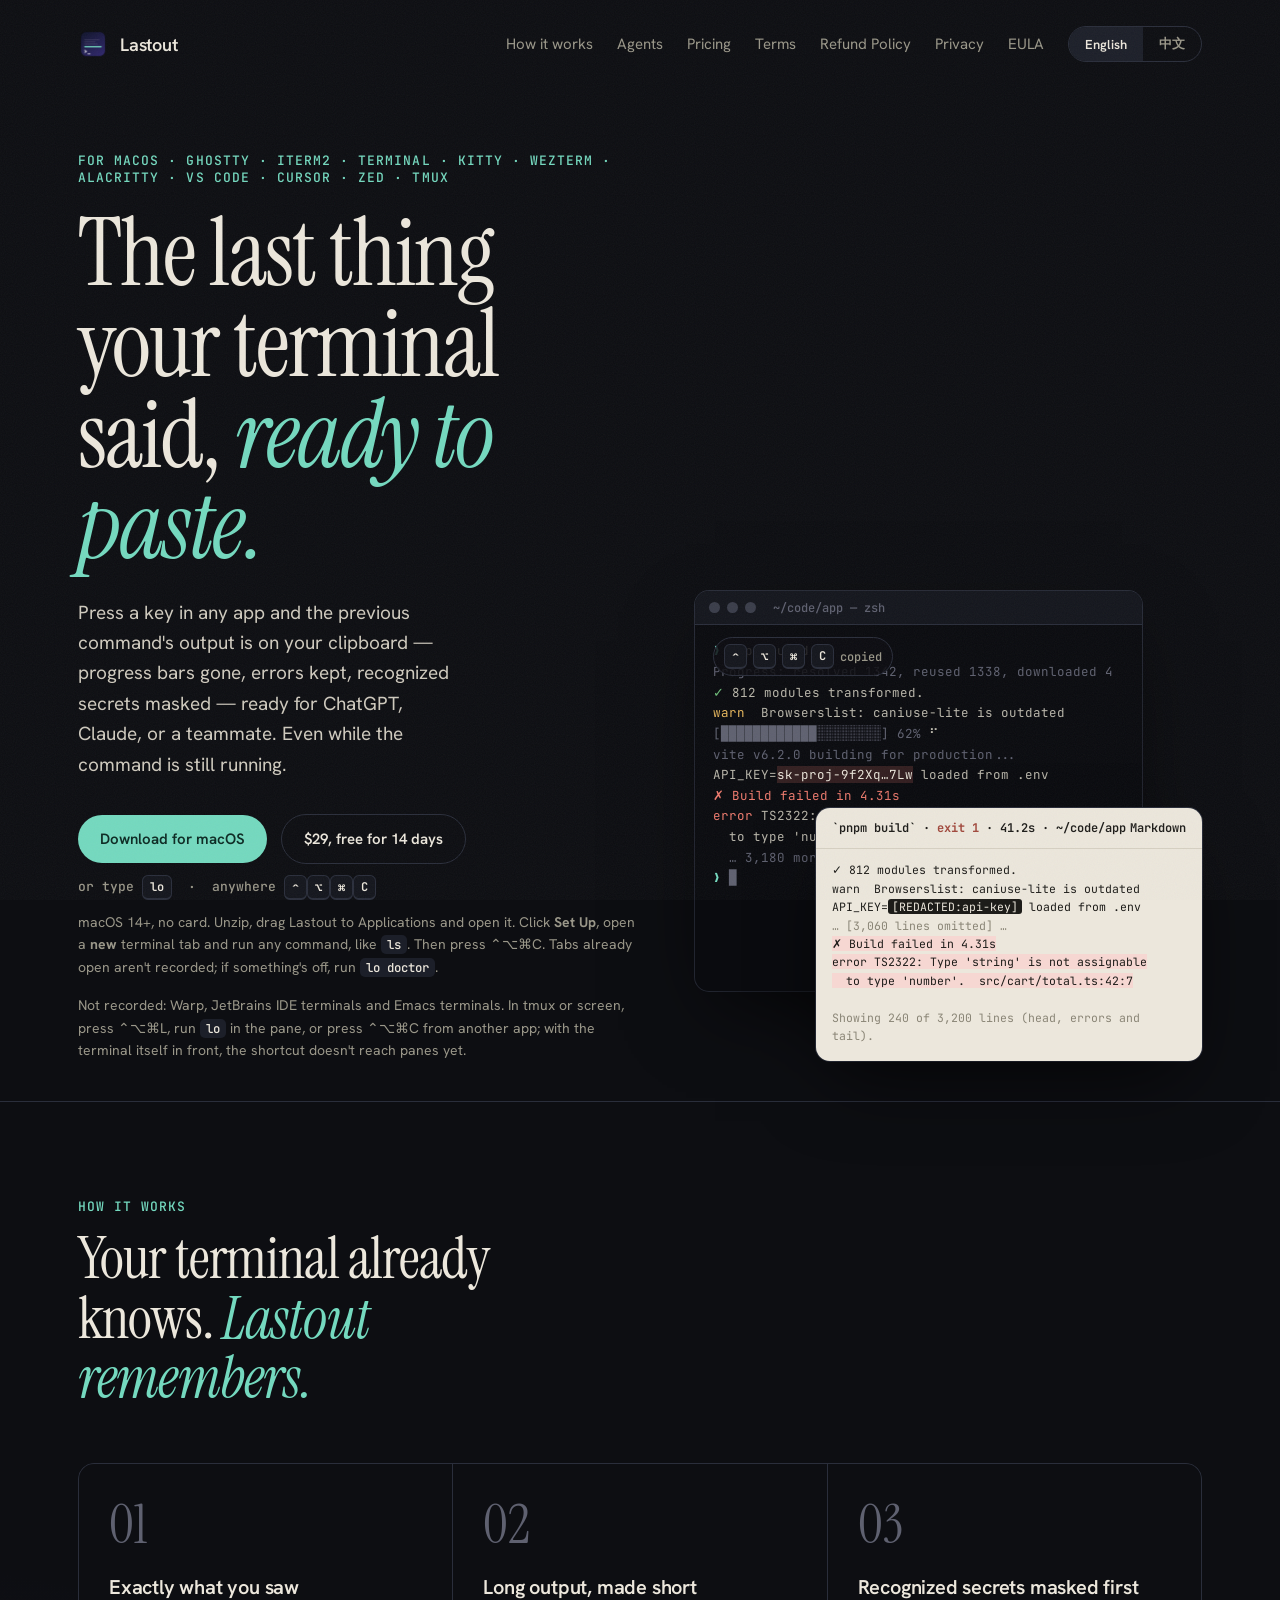
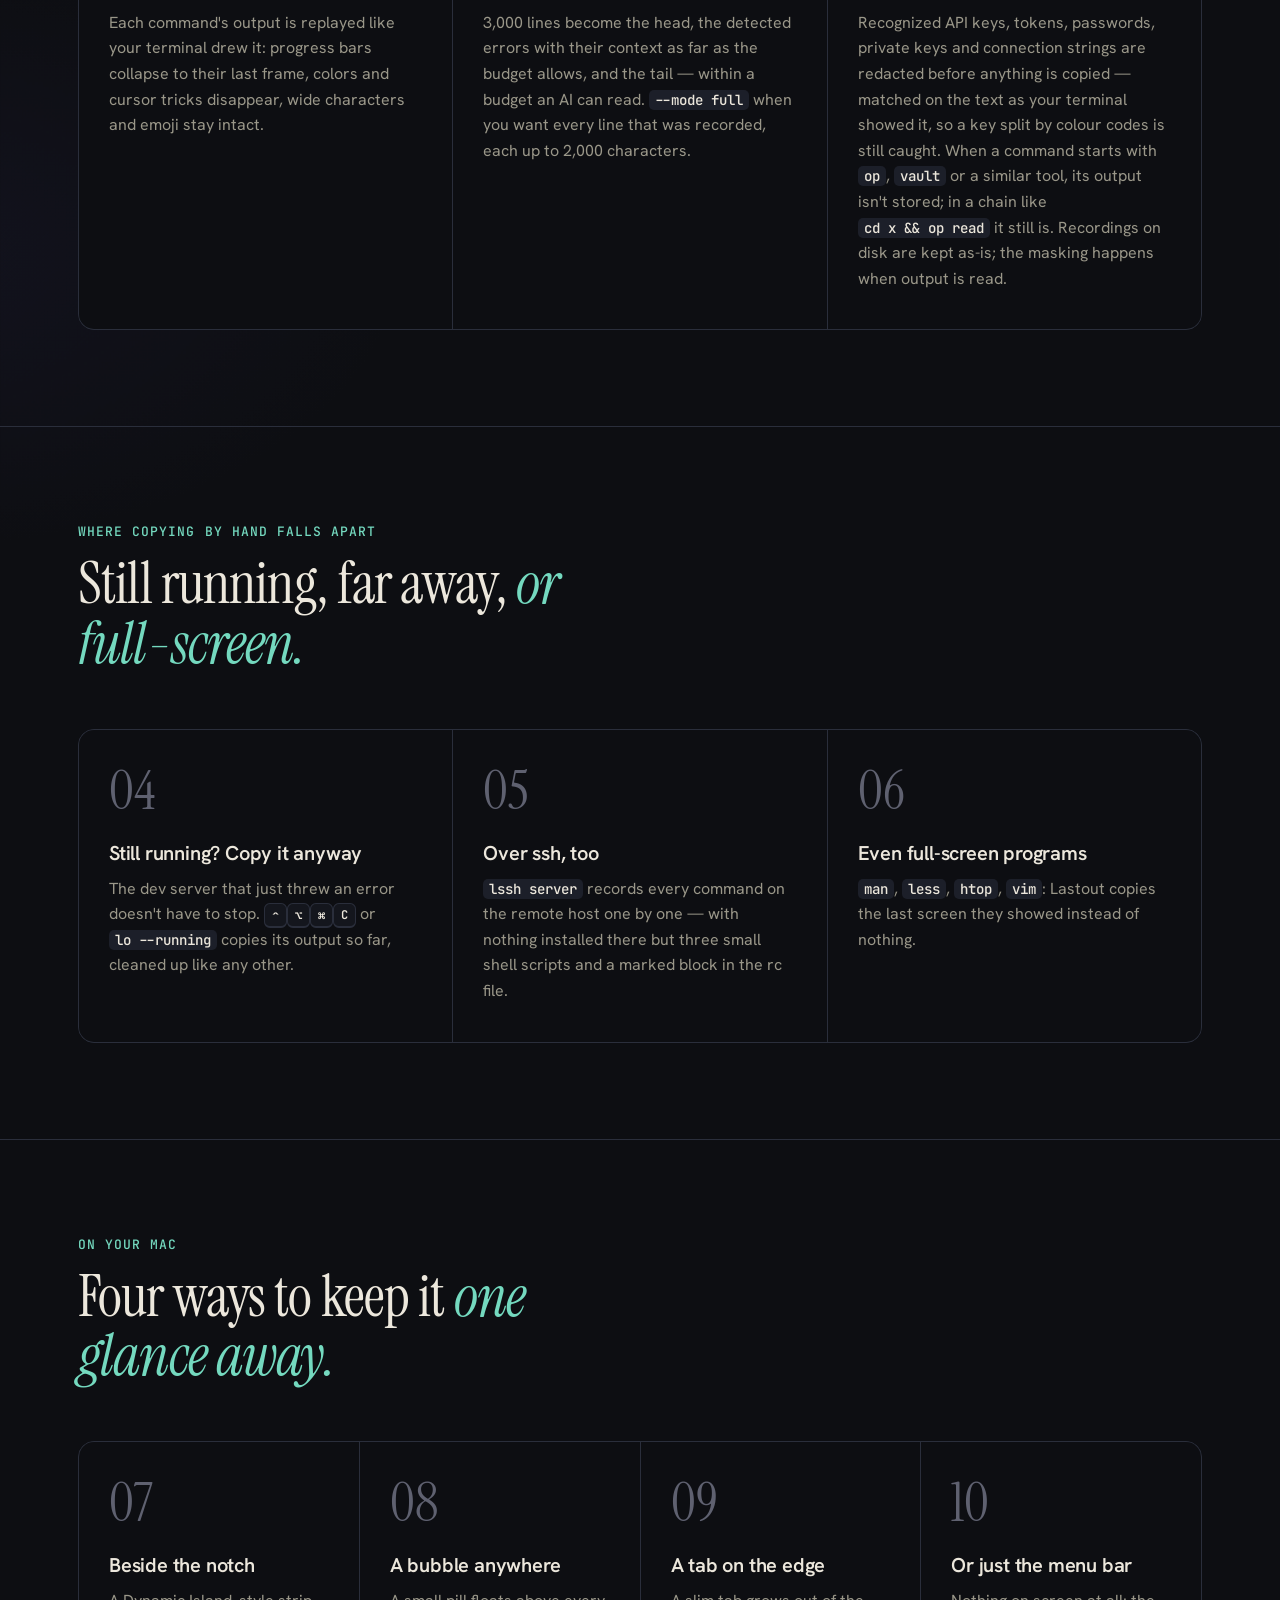
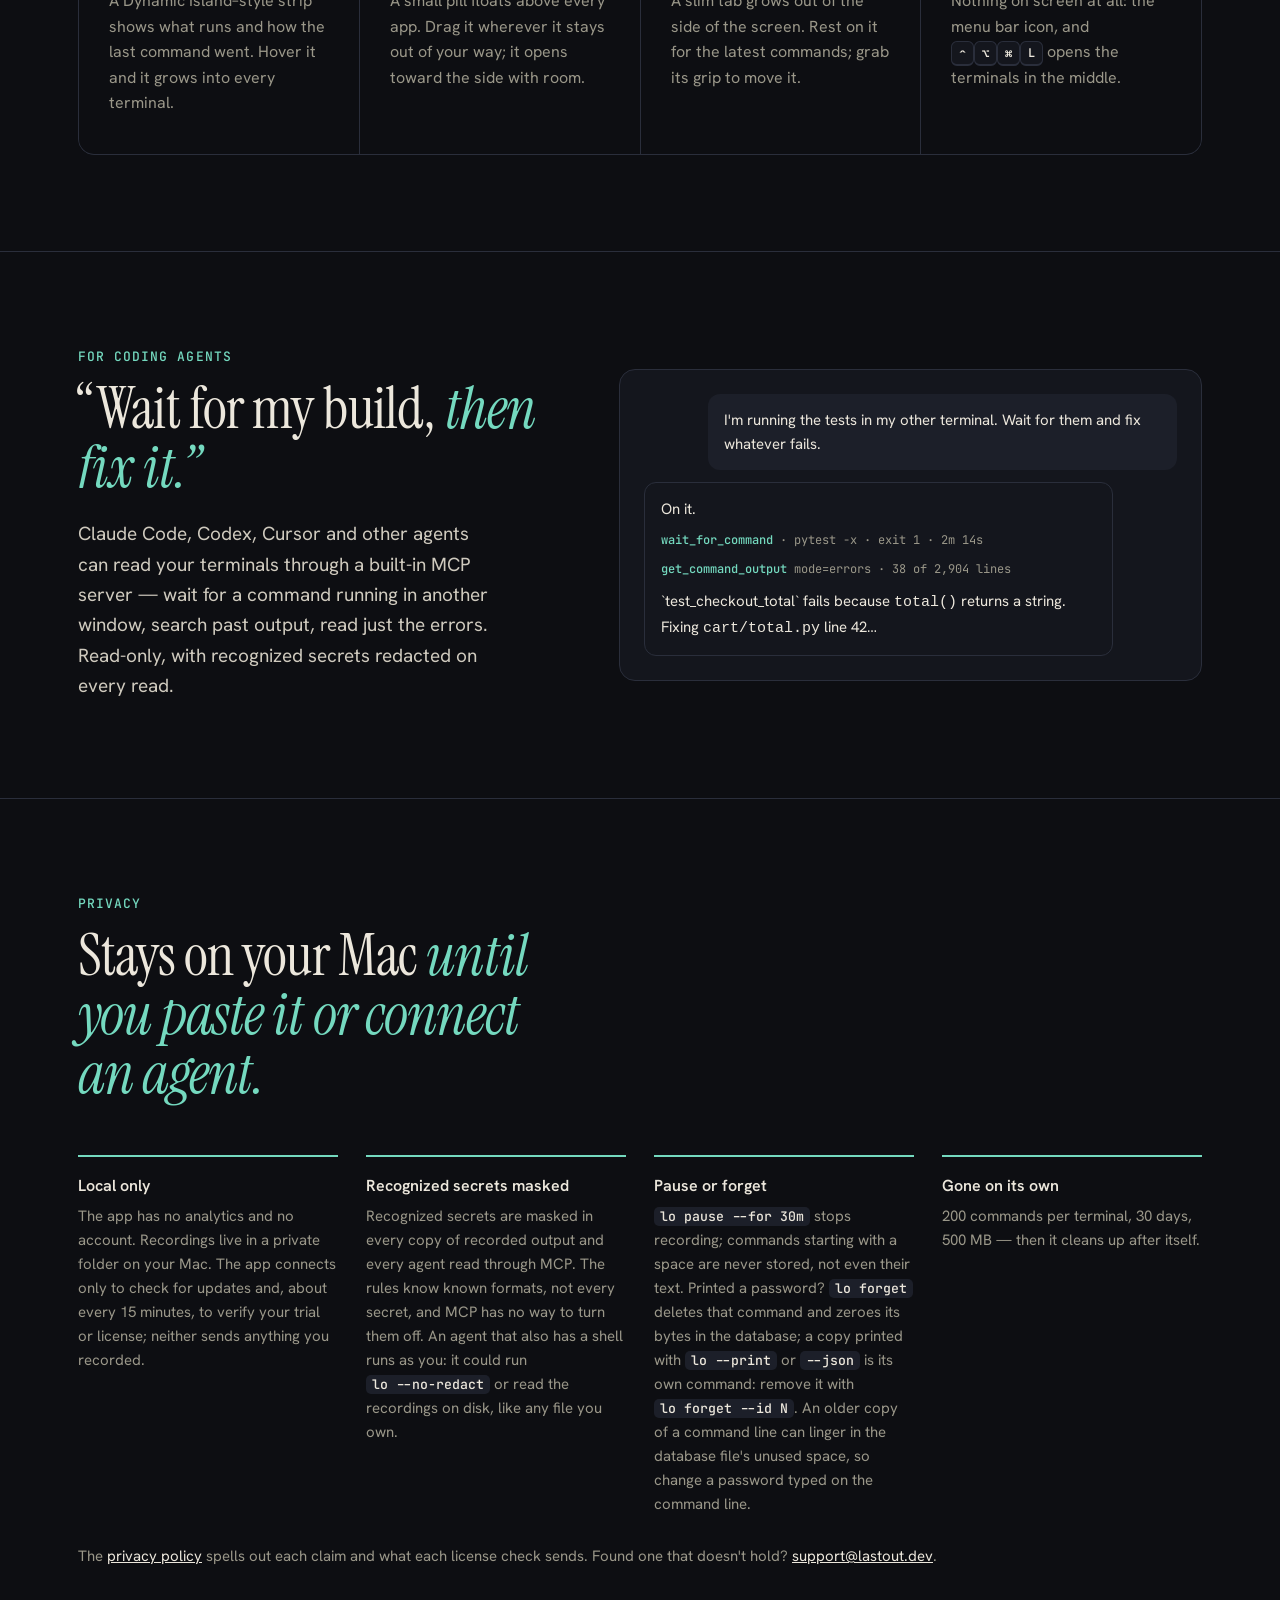
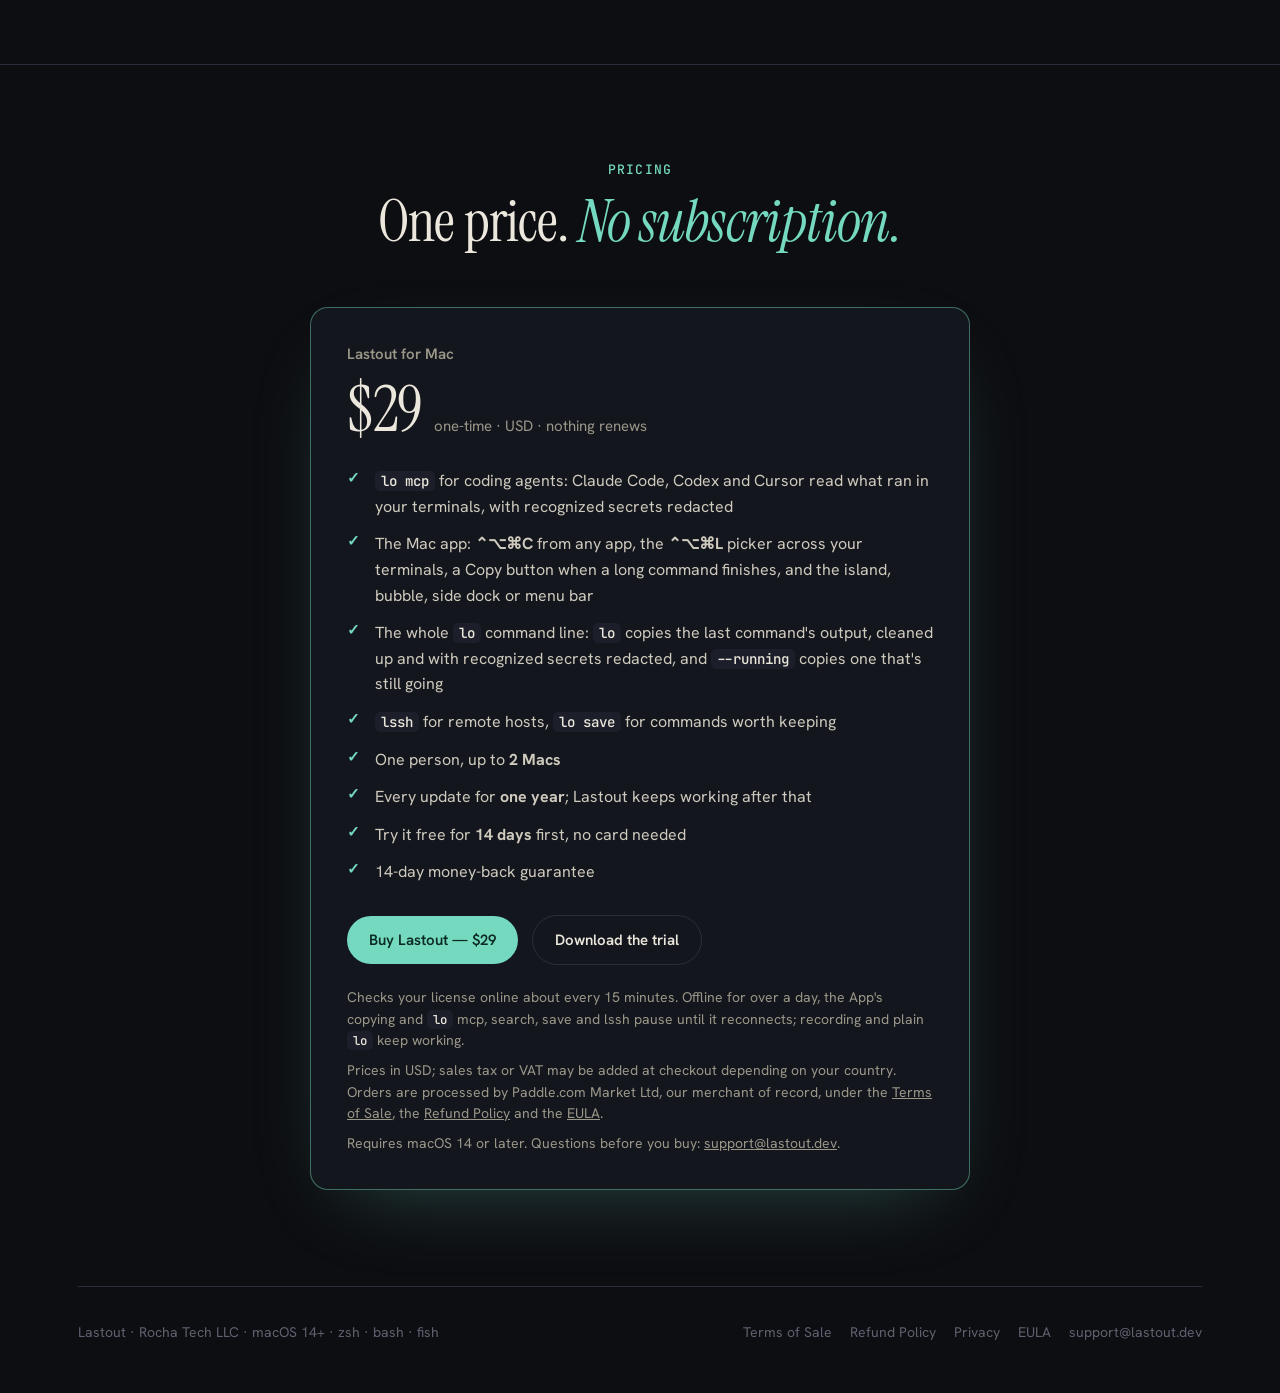
==== commit 3729de85: "Sync site from f57280e" ====
--- a/index.html
+++ b/index.html
@@ -4,14 +4,14 @@
 <meta charset="utf-8">
 <meta name="viewport" content="width=device-width, initial-scale=1">
 <title>Lastout — paste your terminal into any AI</title>
-<meta name="description" content="Lastout copies the last command's output — cleaned up, condensed and with secrets redacted — so you can paste it into ChatGPT or Claude without selecting text.">
+<meta name="description" content="Lastout copies the last command's output — cleaned up, condensed and with recognized secrets redacted — so you can paste it into ChatGPT or Claude without selecting text.">
 <link rel="canonical" href="https://lastout.dev/">
 <!-- Link previews (X, Slack, iMessage, WeChat, Jike). og.jpg is rendered from promo/src/premium/Og.tsx. -->
 <meta property="og:type" content="website">
 <meta property="og:site_name" content="Lastout">
 <meta property="og:url" content="https://lastout.dev/">
 <meta property="og:title" content="Lastout — paste your terminal into any AI">
-<meta property="og:description" content="Press ⌃⌥⌘C in any app: the last command's output lands on your clipboard, cleaned up for an LLM, secrets redacted. macOS, $29 once, free for 14 days.">
+<meta property="og:description" content="Press ⌃⌥⌘C in any app: the last command's output lands on your clipboard, cleaned up for an LLM, recognized secrets redacted. macOS, $29 once, free for 14 days.">
 <meta property="og:image" content="https://lastout.dev/og.jpg">
 <meta property="og:image:type" content="image/jpeg">
 <meta property="og:image:width" content="1200">
@@ -19,13 +19,15 @@
 <meta property="og:image:alt" content="Lastout: the last thing your terminal said, ready to paste. ⌃⌥⌘C.">
 <meta name="twitter:card" content="summary_large_image">
 <meta name="twitter:title" content="Lastout — paste your terminal into any AI">
-<meta name="twitter:description" content="Press ⌃⌥⌘C in any app: the last command's output lands on your clipboard, cleaned up for an LLM, secrets redacted. macOS, $29 once, free for 14 days.">
+<meta name="twitter:description" content="Press ⌃⌥⌘C in any app: the last command's output lands on your clipboard, cleaned up for an LLM, recognized secrets redacted. macOS, $29 once, free for 14 days.">
 <meta name="twitter:image" content="https://lastout.dev/og.jpg">
 <meta name="color-scheme" content="dark">
 <link rel="icon" href="icon.png">
 <link rel="preconnect" href="https://fonts.googleapis.com">
 <link rel="preconnect" href="https://fonts.gstatic.com" crossorigin>
-<link href="https://fonts.googleapis.com/css2?family=Hanken+Grotesk:wght@400;500;600&family=Instrument+Serif:ital@0;1&family=JetBrains+Mono:wght@400;500;700&display=swap" rel="stylesheet">
+<!-- Loaded as print and switched on when it arrives: a stylesheet link would hold the whole page blank (up to 75 s) where Google is unreachable. -->
+<link rel="stylesheet" href="https://fonts.googleapis.com/css2?family=Hanken+Grotesk:wght@400;500;600&family=Instrument+Serif:ital@0;1&family=JetBrains+Mono:wght@400;500;700&display=swap" media="print" onload="this.media='all'">
+<noscript><link rel="stylesheet" href="https://fonts.googleapis.com/css2?family=Hanken+Grotesk:wght@400;500;600&family=Instrument+Serif:ital@0;1&family=JetBrains+Mono:wght@400;500;700&display=swap"></noscript>
 <style>
   :root {
     --ink: #0d0e12;
@@ -266,7 +268,7 @@
 
   <header class="hero" data-doc="en">
     <div>
-      <div class="kicker rise">For macOS · Ghostty · iTerm2 · Terminal · kitty · WezTerm · VS Code · Zed · tmux</div>
+      <div class="kicker rise">For macOS · Ghostty · iTerm2 · Terminal · kitty · WezTerm · Alacritty · VS Code · Cursor · Zed · tmux</div>
       <h1 class="rise d1">The last thing your terminal said, <em>ready to paste.</em></h1>
       <p class="lede rise d2">Press a key in any app and the previous command's output is on your clipboard — progress bars gone, errors kept, recognized secrets masked — ready for ChatGPT, Claude, or a teammate. Even while the command is still running.</p>
       <div class="cta rise d3">
@@ -274,7 +276,8 @@
         <a class="btn ghost" href="#pricing">$29, free for 14 days</a>
         <span class="keys">or type <kbd>lo</kbd> &nbsp;·&nbsp; anywhere <kbd>⌃</kbd><kbd>⌥</kbd><kbd>⌘</kbd><kbd>C</kbd></span>
       </div>
-      <p class="note rise d3">macOS 14+, no card. After installing: click <b>Set Up</b>, open a <b>new</b> terminal tab, run <code>lo doctor</code>. Tabs already open aren't recorded.</p>
+      <p class="note rise d3">macOS 14+, no card. Unzip, drag Lastout to Applications and open it. Click <b>Set Up</b>, open a <b>new</b> terminal tab and run any command, like <code>ls</code>. Then press ⌃⌥⌘C. Tabs already open aren't recorded; if something's off, run <code>lo doctor</code>.</p>
+      <p class="note rise d3">Not recorded: Warp, JetBrains IDE terminals and Emacs terminals. In tmux or screen, press ⌃⌥⌘L, run <code>lo</code> in the pane, or press ⌃⌥⌘C from another app; with the terminal itself in front, the shortcut doesn't reach panes yet.</p>
     </div>
 
     <div class="stage rise d4" aria-label="A noisy build output becomes a clean, redacted snippet">
@@ -311,7 +314,7 @@
 
   <header class="hero" lang="zh-CN" data-doc="zh" hidden>
     <div>
-      <div class="kicker rise">适用于 macOS · Ghostty · iTerm2 · Terminal · kitty · WezTerm · VS Code · Zed · tmux</div>
+      <div class="kicker rise">适用于 macOS · Ghostty · iTerm2 · Terminal · kitty · WezTerm · Alacritty · VS Code · Cursor · Zed · tmux</div>
       <h1 class="rise d1"><span>上一条命令的输出，</span><em>按一下就能贴。</em></h1>
       <p class="lede rise d2">在任何 App 里按一下快捷键，上一条命令的输出就进了剪贴板：进度条去掉，错误留下，识别出的密钥先遮盖，直接贴给 ChatGPT、Claude 或同事。命令还没跑完也能复制。</p>
       <div class="cta rise d3">
@@ -319,10 +322,11 @@
         <a class="btn ghost" href="#pricing">$29，先免费试用 14 天</a>
         <span class="keys">或在终端输入 <kbd>lo</kbd> &nbsp;·&nbsp; 任何地方按 <kbd>⌃</kbd><kbd>⌥</kbd><kbd>⌘</kbd><kbd>C</kbd></span>
       </div>
-      <p class="note rise d3">需要 macOS 14 及以上，试用不用绑卡。装好后：点<b>接入</b>，打开一个<b>新的</b>终端标签页，运行 <code>lo doctor</code>。之前已经打开的标签页不会被录制。</p>
-    </div>
-
-    <div class="stage rise d4" aria-label="一段杂乱的构建输出，变成干净、遮盖了密钥的片段">
+      <p class="note rise d3">需要 macOS 14 及以上，试用不用绑卡。解压后把 Lastout 拖进「应用程序」再打开。点<b>接入</b>，打开一个<b>新的</b>终端标签页，随便跑一条命令，比如 <code>ls</code>，然后按 ⌃⌥⌘C。之前已经打开的标签页不会被录制；哪里不对就运行 <code>lo doctor</code>。</p>
+      <p class="note rise d3">不录制：Warp、JetBrains IDE 和 Emacs 的内置终端。在 tmux 或 screen 里，请按 ⌃⌥⌘L、在窗格里运行 <code>lo</code>，或者从别的 App 按 ⌃⌥⌘C；终端本身在最前时，快捷键暂时拿不到窗格里的输出。</p>
+    </div>
+
+    <div class="stage rise d4" aria-label="一段杂乱的构建输出，变成干净、遮盖了识别到的密钥的片段">
       <div class="term">
         <div class="bar"><i></i><i></i><i></i><span>~/code/app — zsh</span></div>
 <pre><span class="p">❯</span> pnpm build
@@ -368,12 +372,12 @@
       <div class="cell">
         <div class="n">02</div>
         <h3>Long output, made short</h3>
-        <p>3,000 lines become the head, every detected error with its context, and the tail — within a budget an AI can read. <code>--mode full</code> when you want everything that was recorded.</p>
+        <p>3,000 lines become the head, the detected errors with their context as far as the budget allows, and the tail — within a budget an AI can read. <code>--mode full</code> when you want every line that was recorded, each up to 2,000 characters.</p>
       </div>
       <div class="cell">
         <div class="n">03</div>
-        <h3>Secrets masked first</h3>
-        <p>Recognized API keys, tokens, passwords, private keys and connection strings are redacted before anything is copied — matched on the text as your terminal showed it, so a key split by colour codes is still caught. The output of <code>op</code>, <code>vault</code> and friends is never even stored. Recordings on disk are kept as-is; the masking happens when output is read.</p>
+        <h3>Recognized secrets masked first</h3>
+        <p>Recognized API keys, tokens, passwords, private keys and connection strings are redacted before anything is copied — matched on the text as your terminal showed it, so a key split by colour codes is still caught. When a command starts with <code>op</code>, <code>vault</code> or a similar tool, its output isn't stored; in a chain like <code>cd x &amp;&amp; op read</code> it still is. Recordings on disk are kept as-is; the masking happens when output is read.</p>
       </div>
     </div>
   </div>
@@ -389,12 +393,12 @@
       <div class="cell">
         <div class="n">02</div>
         <h3>再长的输出，也能变短</h3>
-        <p>3,000 行变成开头、每个检测到的错误连同上下文，再加上结尾，控制在 AI 读得下的长度里。想要录下的全部内容，就用 <code>--mode full</code>。</p>
+        <p>3,000 行变成开头、预算之内能放下的错误连同上下文，再加上结尾，控制在 AI 读得下的长度里。想要录下的每一行（每行最多 2000 字符），就用 <code>--mode full</code>。</p>
       </div>
       <div class="cell">
         <div class="n">03</div>
-        <h3>先遮盖密钥</h3>
-        <p>识别出的 API 密钥、token、密码、私钥和连接字符串，在复制之前就会被遮盖。匹配的是终端显示出来的文字，所以被颜色代码拆开的密钥也逃不掉。<code>op</code>、<code>vault</code> 这类工具的输出根本不存。磁盘上的记录保持原样，遮盖发生在读取输出的时候。</p>
+        <h3>先遮盖识别出的密钥</h3>
+        <p>识别出的 API 密钥、token、密码、私钥和连接字符串，在复制之前就会被遮盖。匹配的是终端显示出来的文字，所以被颜色代码拆开的密钥也逃不掉。命令以 <code>op</code>、<code>vault</code> 这类工具开头时，输出不存；写在 <code>cd x &amp;&amp; op read</code> 这种连写里的，目前还会存。磁盘上的记录保持原样，遮盖发生在读取输出的时候。</p>
       </div>
     </div>
   </div>
@@ -402,7 +406,7 @@
 
 <section id="more">
   <div class="wrap" data-doc="en">
-    <div class="label">Where other tools give up</div>
+    <div class="label">Where copying by hand falls apart</div>
     <h2>Still running, far away, <em>or full-screen.</em></h2>
     <div class="grid3">
       <div class="cell">
@@ -413,7 +417,7 @@
       <div class="cell">
         <div class="n">05</div>
         <h3>Over ssh, too</h3>
-        <p><code>lssh server</code> records every command on the remote host one by one — with nothing installed there but three small shell scripts.</p>
+        <p><code>lssh server</code> records every command on the remote host one by one — with nothing installed there but three small shell scripts and a marked block in the rc file.</p>
       </div>
       <div class="cell">
         <div class="n">06</div>
@@ -423,7 +427,7 @@
     </div>
   </div>
   <div class="wrap" lang="zh-CN" data-doc="zh" hidden>
-    <div class="label">别的工具做不到的</div>
+    <div class="label">手动复制最麻烦的三种情况</div>
     <h2><span>还在跑、在远程，</span><em>或者是全屏程序。</em></h2>
     <div class="grid3">
       <div class="cell">
@@ -434,7 +438,7 @@
       <div class="cell">
         <div class="n">05</div>
         <h3>ssh 上也行</h3>
-        <p><code>lssh server</code> 把远程主机上的每条命令逐条记录下来，那台机器上只需要放三个小 shell 脚本，别的什么都不用装。</p>
+        <p><code>lssh server</code> 把远程主机上的每条命令逐条记录下来，那台机器上只需要放三个小 shell 脚本和 rc 文件里的一段标记代码，别的什么都不用装。</p>
       </div>
       <div class="cell">
         <div class="n">06</div>
@@ -505,7 +509,7 @@
     <div>
       <div class="label">For coding agents</div>
       <h2>“Wait for my build, <em>then fix it.”</em></h2>
-      <p class="big">Claude Code, Codex, Cursor and other agents can read your terminals through a built-in MCP server — wait for a command running in another window, search past output, read just the errors. Read-only, always redacted.</p>
+      <p class="big">Claude Code, Codex, Cursor and other agents can read your terminals through a built-in MCP server — wait for a command running in another window, search past output, read just the errors. Read-only, with recognized secrets redacted on every read.</p>
     </div>
     <div class="chat">
       <div class="msg you">I'm running the tests in my other terminal. Wait for them and fix whatever fails.</div>
@@ -520,7 +524,7 @@
     <div>
       <div class="label">给编程 Agent</div>
       <h2><span>「等构建跑完，</span><em>再把它修好。」</em></h2>
-      <p class="big">Claude Code、Codex、Cursor 和其他 Agent 可以通过内置的 MCP 服务器读取你的终端：等另一个窗口里正在跑的命令结束，搜索过去的输出，只读其中的错误。只读，而且始终遮盖密钥。</p>
+      <p class="big">Claude Code、Codex、Cursor 和其他 Agent 可以通过内置的 MCP 服务器读取你的终端：等另一个窗口里正在跑的命令结束，搜索过去的输出，只读其中的错误。只读，每次读取都会遮盖识别出的密钥。</p>
     </div>
     <div class="chat">
       <div class="msg you">测试在我另一个终端里跑着。等它跑完，把失败的都修好。</div>
@@ -536,25 +540,25 @@
 <section id="privacy">
   <div class="wrap" data-doc="en">
     <div class="label">Privacy</div>
-    <h2>Nothing goes anywhere <em>you don't paste it.</em></h2>
+    <h2>Stays on your Mac <em>until you paste it or connect an agent.</em></h2>
     <div class="privacy">
-      <div><h4>Local only</h4><p>No analytics, no account. Recordings live in a private folder on your Mac. The app connects only to check for updates and, about every 15 minutes, to verify your trial or license; neither sends anything you recorded.</p></div>
-      <div><h4>Redacted by default</h4><p>Every copy and every agent read is scrubbed first. Agents can't turn it off.</p></div>
-      <div><h4>Pause or forget</h4><p><code>lo pause --for 30m</code> stops recording; commands starting with a space are never stored, not even their text. Printed a password? <code>lo forget</code> erases that command for good.</p></div>
+      <div><h4>Local only</h4><p>The app has no analytics and no account. Recordings live in a private folder on your Mac. The app connects only to check for updates and, about every 15 minutes, to verify your trial or license; neither sends anything you recorded.</p></div>
+      <div><h4>Recognized secrets masked</h4><p>Recognized secrets are masked in every copy of recorded output and every agent read through MCP. The rules know known formats, not every secret, and MCP has no way to turn them off. An agent that also has a shell runs as you: it could run <code>lo --no-redact</code> or read the recordings on disk, like any file you own.</p></div>
+      <div><h4>Pause or forget</h4><p><code>lo pause --for 30m</code> stops recording; commands starting with a space are never stored, not even their text. Printed a password? <code>lo forget</code> deletes that command and zeroes its bytes in the database; a copy printed with <code>lo --print</code> or <code>--json</code> is its own command: remove it with <code>lo forget --id N</code>. An older copy of a command line can linger in the database file's unused space, so change a password typed on the command line.</p></div>
       <div><h4>Gone on its own</h4><p>200 commands per terminal, 30 days, 500 MB — then it cleans up after itself.</p></div>
     </div>
-    <p class="fine">Every claim above is checked against the code in the <a href="privacy.html">privacy policy</a>, which also says what each license check sends.</p>
+    <p class="fine">The <a href="privacy.html">privacy policy</a> spells out each claim and what each license check sends. Found one that doesn't hold? <a data-support href="mailto:support@lastout.dev">support@lastout.dev</a>.</p>
   </div>
   <div class="wrap" lang="zh-CN" data-doc="zh" hidden>
     <div class="label">隐私</div>
-    <h2><span>你不粘贴，</span><em>它哪儿也不去。</em></h2>
+    <h2><span>你不粘贴、不接 Agent，</span><em>它哪儿也不去。</em></h2>
     <div class="privacy">
-      <div><h4>只在本机</h4><p>没有统计，不用注册账号。记录存在你 Mac 上的一个私有文件夹里。App 只为两件事联网：检查更新，以及大约每 15 分钟向服务器校验一次试用或授权，两者都不带你记录的任何内容。</p></div>
-      <div><h4>默认遮盖</h4><p>每一次复制、每一次 Agent 读取，都先清理一遍。Agent 关不掉它。</p></div>
-      <div><h4>暂停或忘掉</h4><p><code>lo pause --for 30m</code> 暂停录制；以空格开头的命令完全不存，连命令文本都不存。不小心打印了密码？<code>lo forget</code> 把那条命令彻底删掉。</p></div>
+      <div><h4>只在本机</h4><p>App 没有统计，不用注册账号。记录存在你 Mac 上的一个私有文件夹里。App 只为两件事联网：检查更新，以及大约每 15 分钟向服务器校验一次试用或授权，两者都不带你记录的任何内容。</p></div>
+      <div><h4>默认遮盖识别出的密钥</h4><p>每一次复制录下的输出、每一次 Agent 通过 MCP 的读取，都会遮盖识别到的密钥。规则只认已知格式，不保证遮住所有密钥，MCP 也没有办法关掉它。如果 Agent 还能跑 shell，它就和你是同一身份：可以运行 <code>lo --no-redact</code>，也能读磁盘上的录制，和读你的其他文件一样。</p></div>
+      <div><h4>暂停或忘掉</h4><p><code>lo pause --for 30m</code> 暂停录制；以空格开头的命令完全不存，连命令文本都不存。不小心打印了密码？<code>lo forget</code> 删掉那条命令，并把它在数据库里占的字节清零；用 <code>lo --print</code> 或 <code>--json</code> 打印过的副本是另一条命令，要用 <code>lo forget --id N</code> 删。命令行文字的旧副本可能还留在数据库文件的空闲部分，所以写在命令行里的密码请换掉。</p></div>
       <div><h4>自己清理</h4><p>每个终端 200 条命令、30 天、500 MB，超出后自动清理。</p></div>
     </div>
-    <p class="fine">上面每一条，<a href="privacy.html?lang=zh">隐私政策</a>里都对照代码核实过；每次授权校验发送什么，那里也写清楚了。</p>
+    <p class="fine"><a href="privacy.html?lang=zh">隐私政策</a>把每条说法和每次校验发送的内容都写清了。发现哪条不对，请写信到 <a data-support href="mailto:support@lastout.dev">support@lastout.dev</a>。</p>
   </div>
 </section>
 
@@ -567,9 +571,9 @@
         <div class="name">Lastout for Mac</div>
         <div class="price"><b>$29</b><span>one-time · USD · nothing renews</span></div>
         <ul>
-          <li><code>lo mcp</code> for coding agents: Claude Code, Codex and Cursor read what ran in your terminals, with secrets redacted</li>
+          <li><code>lo mcp</code> for coding agents: Claude Code, Codex and Cursor read what ran in your terminals, with recognized secrets redacted</li>
           <li>The Mac app: <b>⌃⌥⌘C</b> from any app, the <b>⌃⌥⌘L</b> picker across your terminals, a Copy button when a long command finishes, and the island, bubble, side dock or menu bar</li>
-          <li>The whole <code>lo</code> command line: <code>lo</code> copies the last command's output, cleaned up and redacted, and <code>--running</code> copies one that's still going</li>
+          <li>The whole <code>lo</code> command line: <code>lo</code> copies the last command's output, cleaned up and with recognized secrets redacted, and <code>--running</code> copies one that's still going</li>
           <li><code>lssh</code> for remote hosts, <code>lo save</code> for commands worth keeping</li>
           <li>One person, up to <b>2 Macs</b></li>
           <li>Every update for <b>one year</b>; Lastout keeps working after that</li>
@@ -581,6 +585,7 @@
           <a class="btn ghost" data-download href="https://github.com/Xiang-Suc/lastout-releases/releases/latest">Download the trial</a>
         </div>
         <p class="buy-note" data-buy-note aria-live="polite"></p>
+        <p class="fine">Checks your license online about every 15 minutes. Offline for over a day, the App's copying and <code>lo</code> mcp, search, save and lssh pause until it reconnects; recording and plain <code>lo</code> keep working.</p>
         <p class="fine">Prices in USD; sales tax or VAT may be added at checkout depending on your country. Orders are processed by Paddle.com Market Ltd, our merchant of record, under the <a href="terms.html">Terms of Sale</a>, the <a href="refund.html">Refund Policy</a> and the <a href="eula.html">EULA</a>.</p>
         <p class="fine">Requires macOS 14 or later. Questions before you buy: <a data-support href="mailto:support@lastout.dev">support@lastout.dev</a>.</p>
       </div>
@@ -594,9 +599,9 @@
         <div class="name">Lastout for Mac</div>
         <div class="price"><b>$29</b><span>一次性付款 · 美元 · 不会自动扣费</span></div>
         <ul>
-          <li><code>lo mcp</code> 接入编程 Agent：Claude Code、Codex、Cursor 直接读你终端里跑过的命令和输出，密钥已遮盖</li>
+          <li><code>lo mcp</code> 接入编程 Agent：Claude Code、Codex、Cursor 直接读你终端里跑过的命令和输出，识别到的密钥已遮盖</li>
           <li>Mac App：在任何 App 里按 <b>⌃⌥⌘C</b> 复制，按 <b>⌃⌥⌘L</b> 从所有终端里挑命令，长命令跑完时通知上有「复制」按钮，还有灵动岛、气泡、侧边停靠或菜单栏几种摆法</li>
-          <li>完整的 <code>lo</code> 命令行：<code>lo</code> 复制上一条命令整理好、遮盖过密钥的输出，<code>--running</code> 复制还没跑完的命令</li>
+          <li>完整的 <code>lo</code> 命令行：<code>lo</code> 复制上一条命令整理好、遮盖过识别到的密钥的输出，<code>--running</code> 复制还没跑完的命令</li>
           <li><code>lssh</code> 用于远程主机，<code>lo save</code> 收藏值得留下的命令</li>
           <li>一人使用，最多 <b>2 台 Mac</b></li>
           <li><b>一年</b>内的所有更新；一年后 Lastout 照常可用</li>
@@ -608,6 +613,7 @@
           <a class="btn ghost" data-download href="https://github.com/Xiang-Suc/lastout-releases/releases/latest">下载试用版</a>
         </div>
         <p class="buy-note" data-buy-note aria-live="polite"></p>
+        <p class="fine">约每 15 分钟联网校验一次授权。离线超过一天，App 的复制和 <code>lo</code> 的 mcp、search、save、lssh 会暂停，联网后恢复；录制和普通 <code>lo</code> 命令不受影响。</p>
         <p class="fine">价格以美元计；视你所在的国家或地区，结账时可能另加销售税或增值税。订单由我们的代收商户 Paddle.com Market Ltd 处理，适用<a href="terms.html?lang=zh">销售条款</a>、<a href="refund.html?lang=zh">退款政策</a>和<a href="eula.html?lang=zh">最终用户许可协议（EULA）</a>。</p>
         <p class="fine">需要 macOS 14 或更高版本。购买前有疑问：<a data-support href="mailto:support@lastout.dev">support@lastout.dev</a>。</p>
       </div>
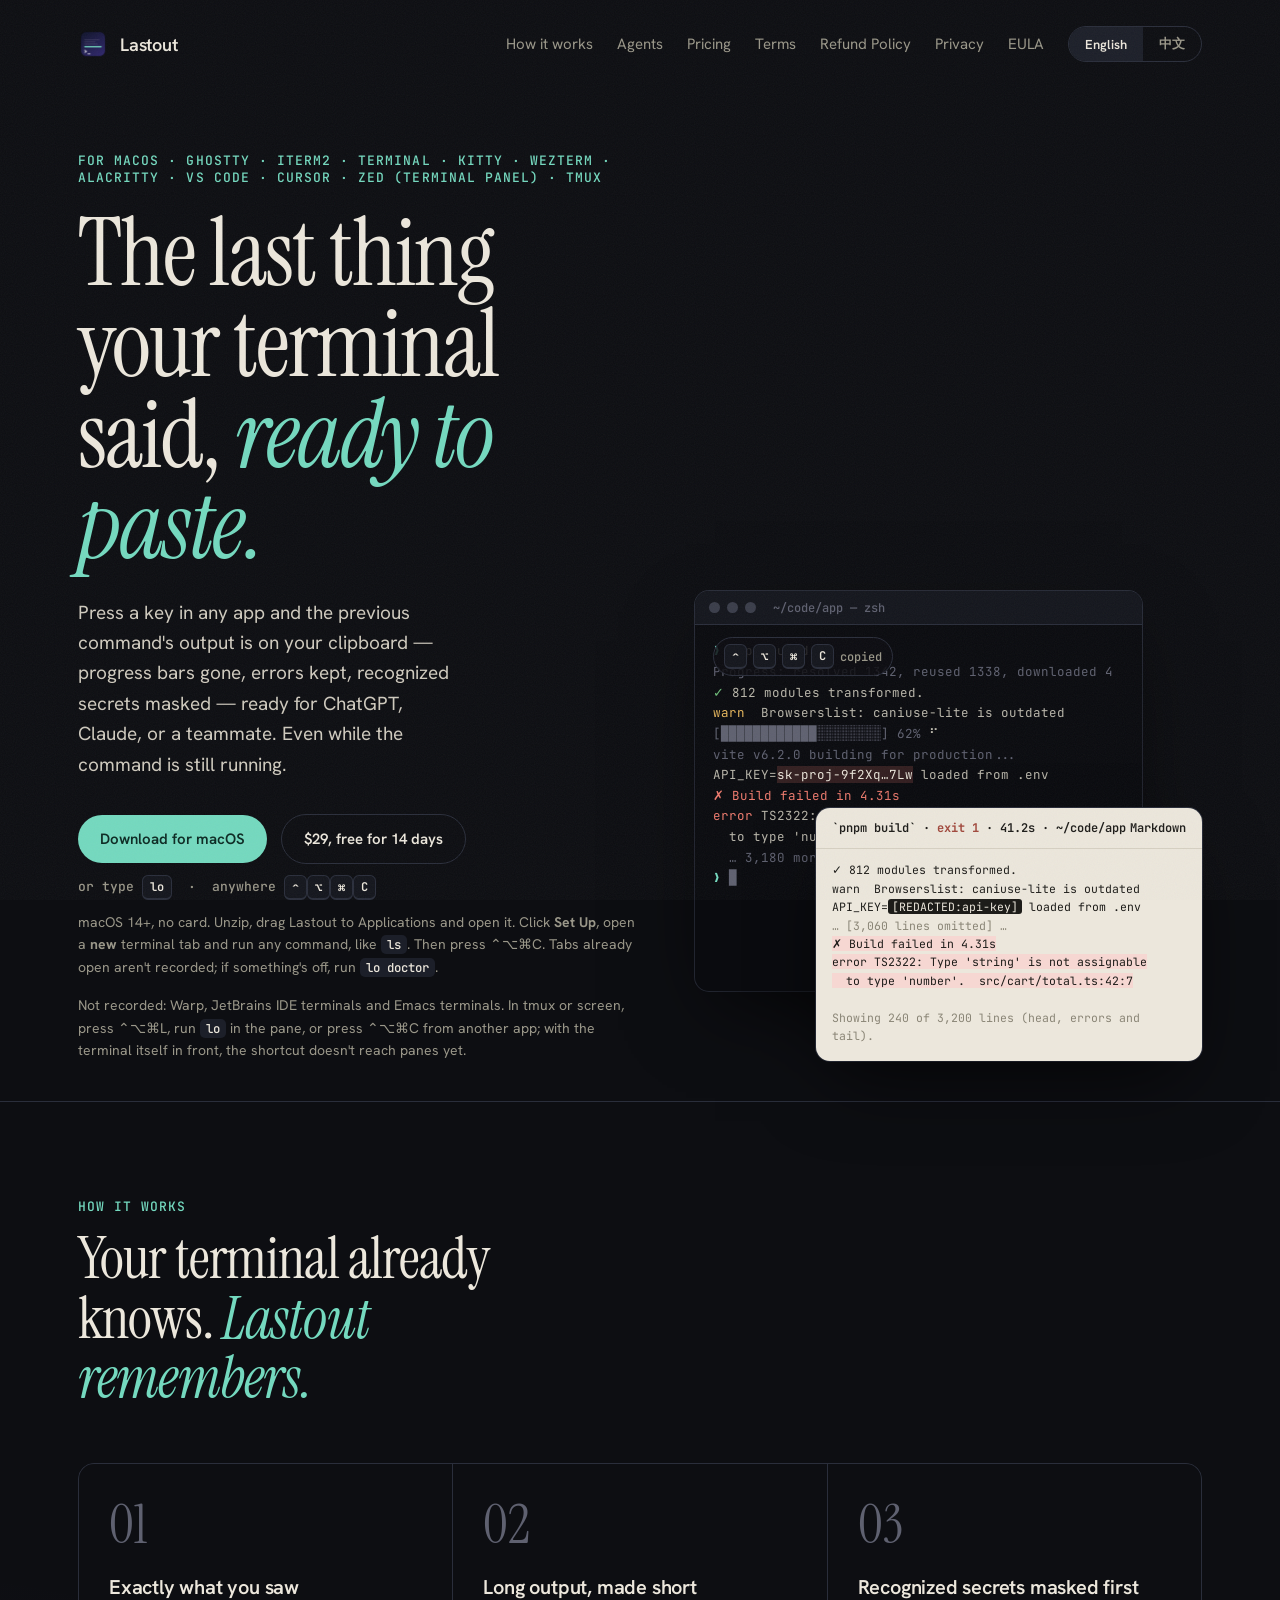
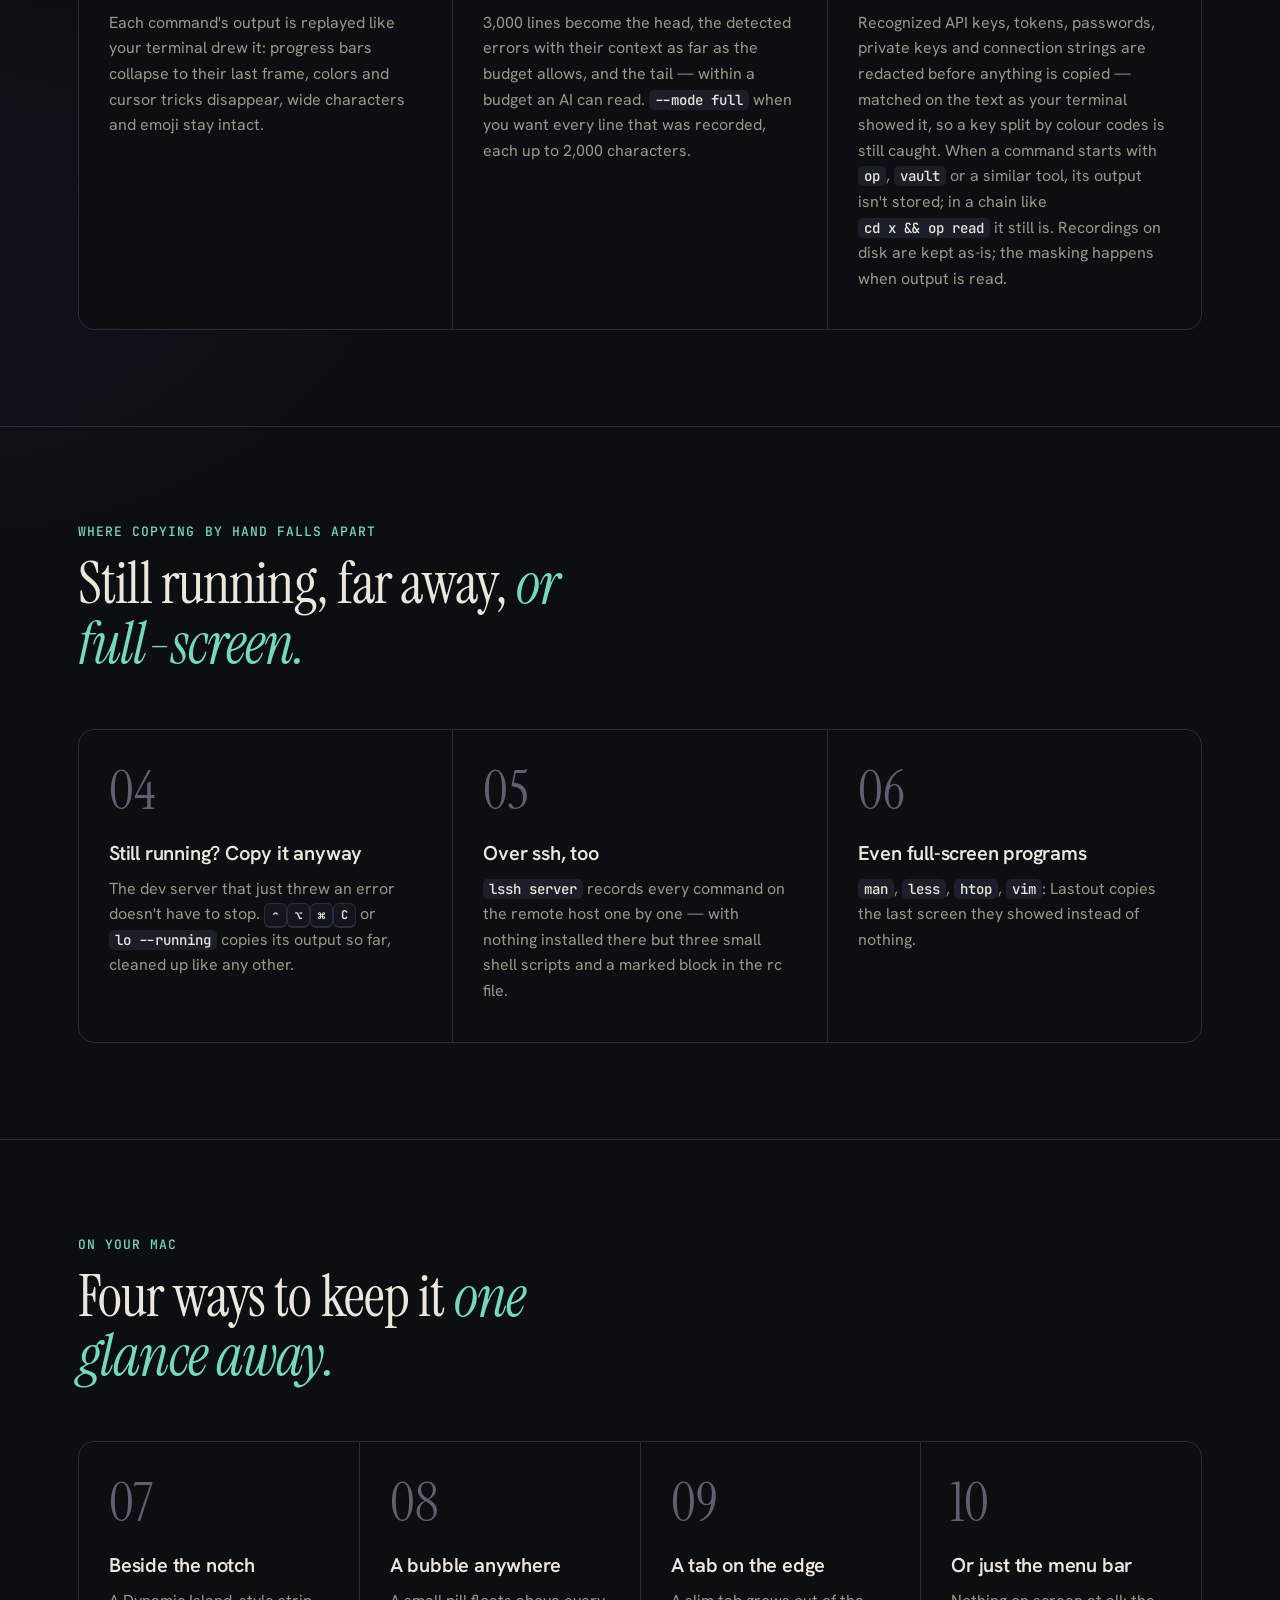
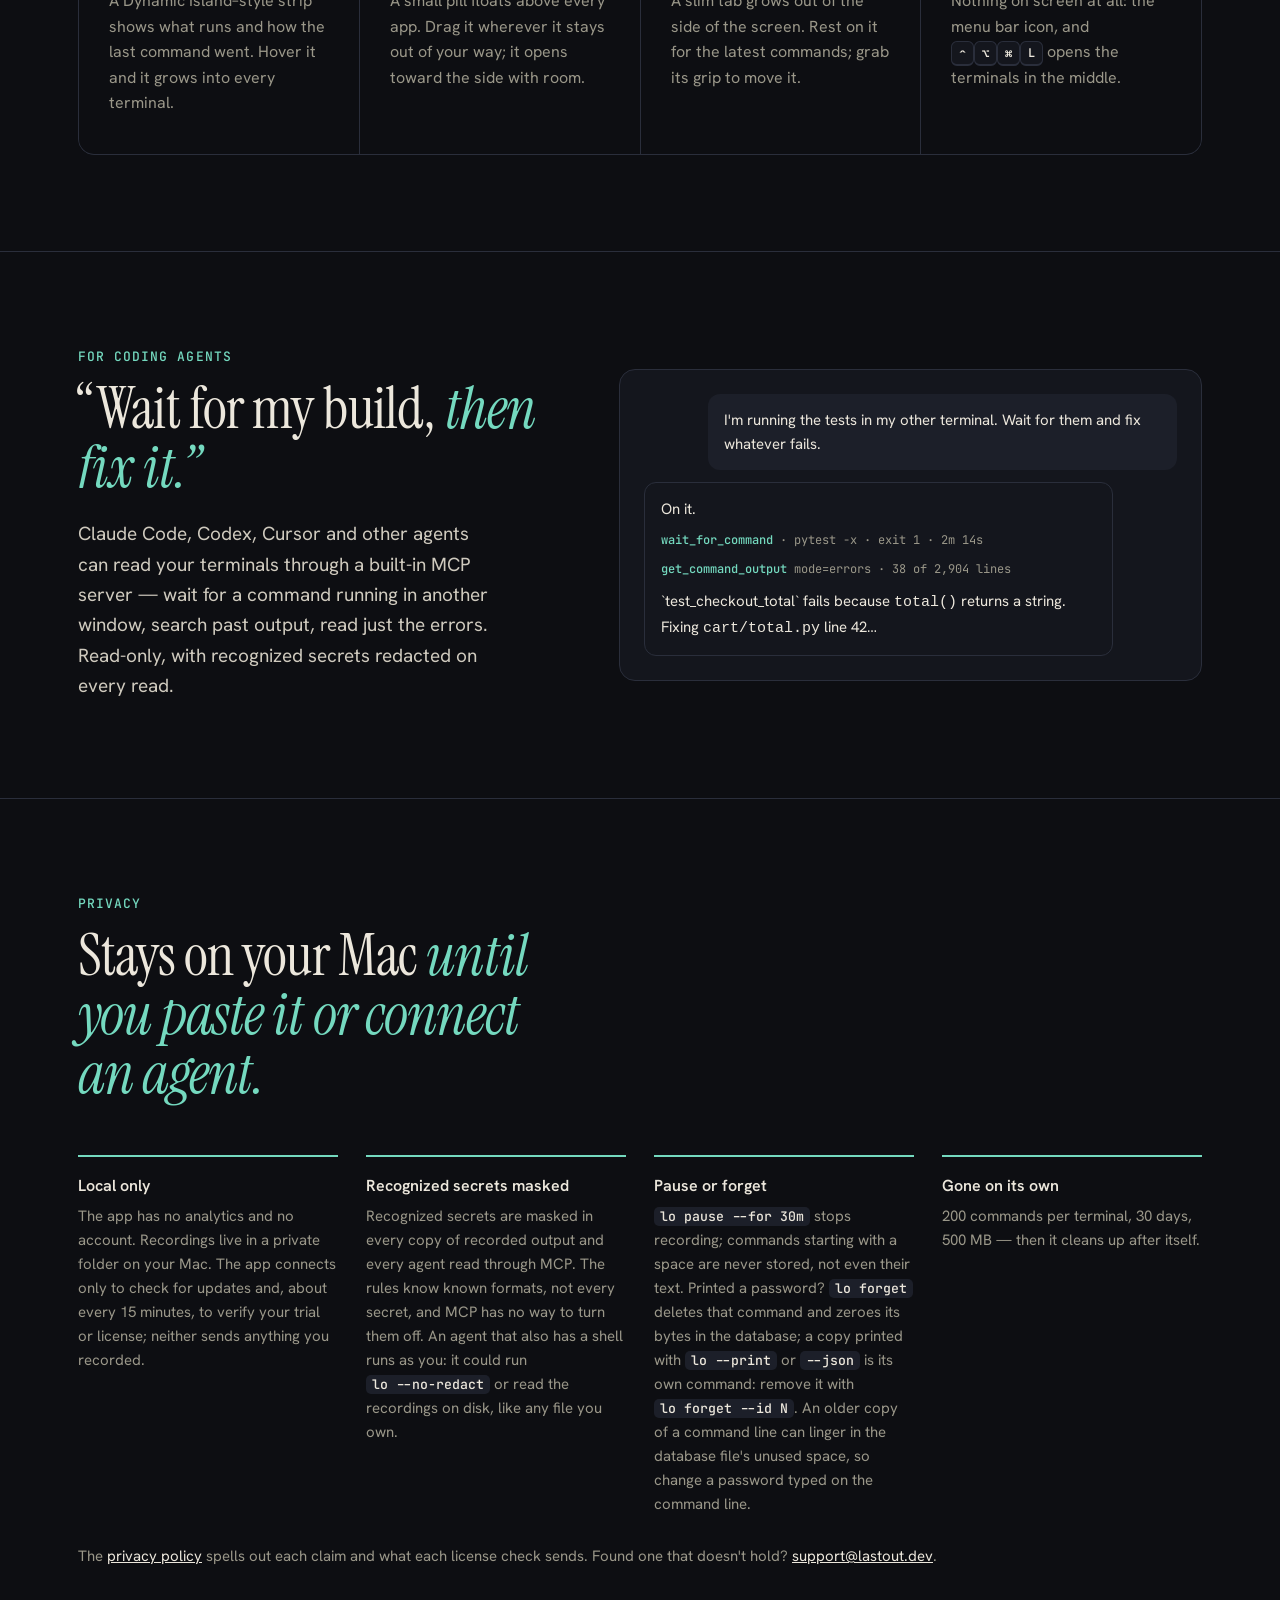
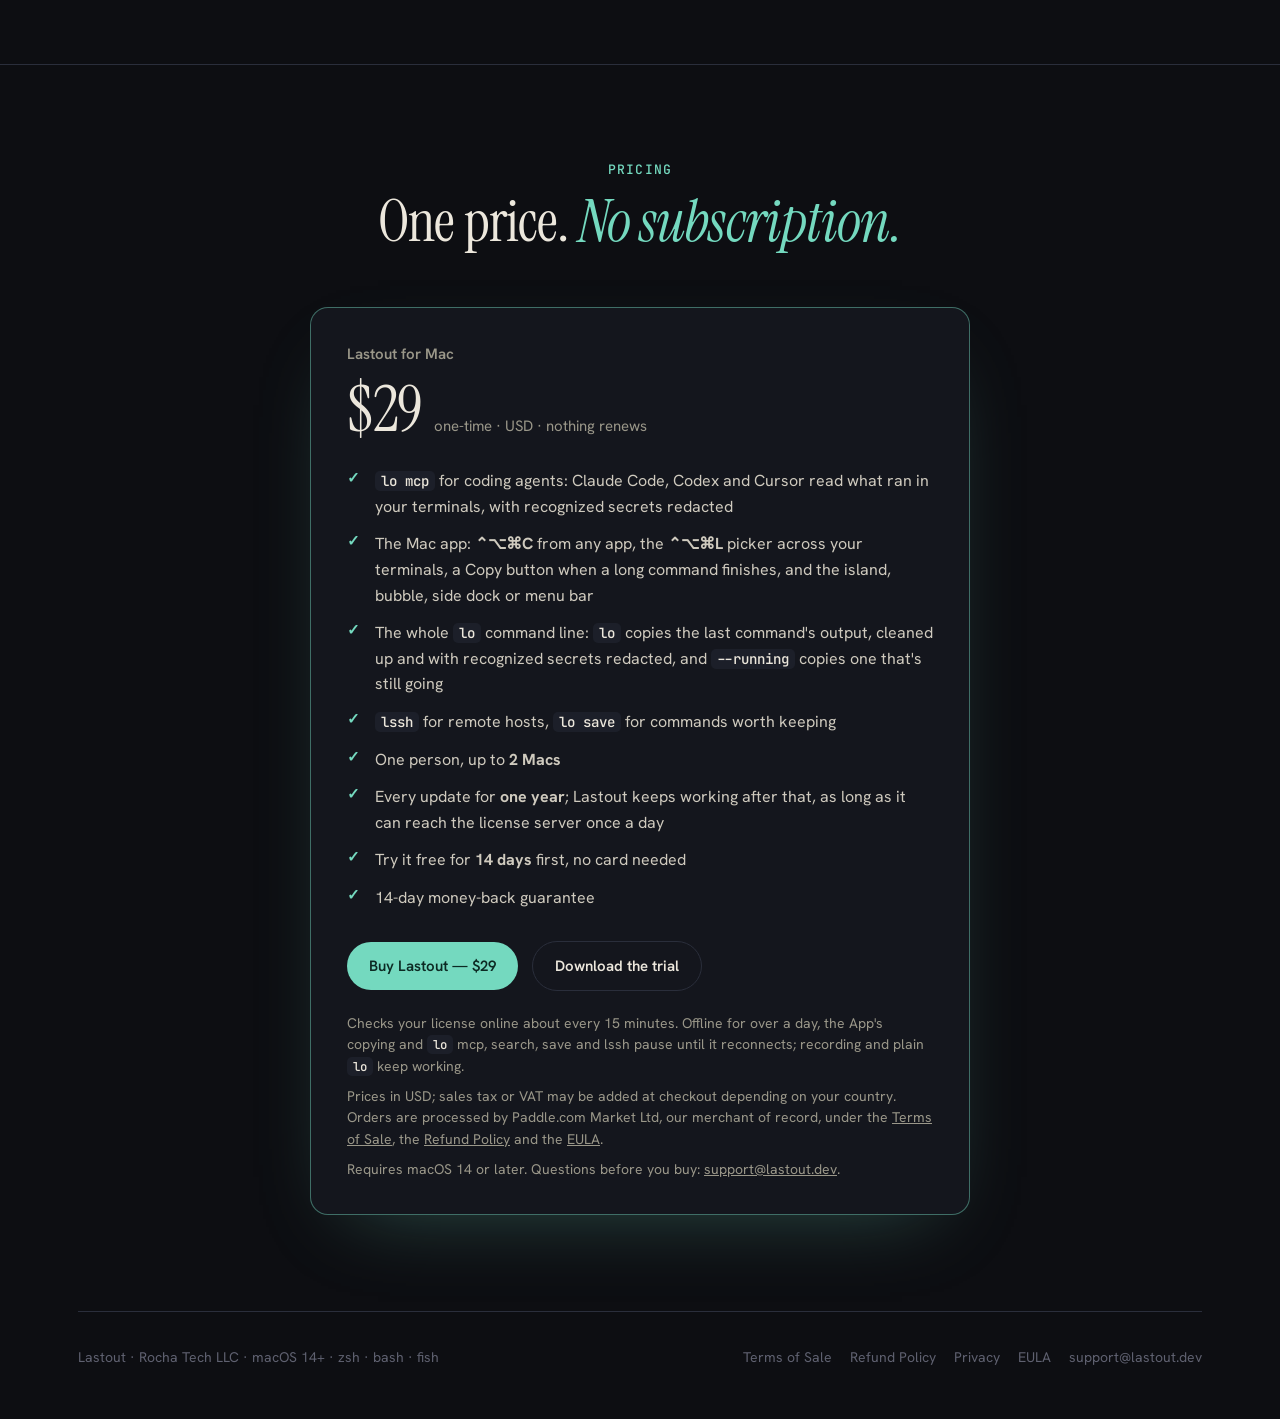
==== commit c097300a: "Sync site from 931c2c7" ====
--- a/index.html
+++ b/index.html
@@ -268,7 +268,7 @@
 
   <header class="hero" data-doc="en">
     <div>
-      <div class="kicker rise">For macOS · Ghostty · iTerm2 · Terminal · kitty · WezTerm · Alacritty · VS Code · Cursor · Zed · tmux</div>
+      <div class="kicker rise">For macOS · Ghostty · iTerm2 · Terminal · kitty · WezTerm · Alacritty · VS Code · Cursor · Zed (terminal panel) · tmux</div>
       <h1 class="rise d1">The last thing your terminal said, <em>ready to paste.</em></h1>
       <p class="lede rise d2">Press a key in any app and the previous command's output is on your clipboard — progress bars gone, errors kept, recognized secrets masked — ready for ChatGPT, Claude, or a teammate. Even while the command is still running.</p>
       <div class="cta rise d3">
@@ -314,7 +314,7 @@
 
   <header class="hero" lang="zh-CN" data-doc="zh" hidden>
     <div>
-      <div class="kicker rise">适用于 macOS · Ghostty · iTerm2 · Terminal · kitty · WezTerm · Alacritty · VS Code · Cursor · Zed · tmux</div>
+      <div class="kicker rise">适用于 macOS · Ghostty · iTerm2 · Terminal · kitty · WezTerm · Alacritty · VS Code · Cursor · Zed（终端面板）· tmux</div>
       <h1 class="rise d1"><span>上一条命令的输出，</span><em>按一下就能贴。</em></h1>
       <p class="lede rise d2">在任何 App 里按一下快捷键，上一条命令的输出就进了剪贴板：进度条去掉，错误留下，识别出的密钥先遮盖，直接贴给 ChatGPT、Claude 或同事。命令还没跑完也能复制。</p>
       <div class="cta rise d3">
@@ -576,7 +576,7 @@
           <li>The whole <code>lo</code> command line: <code>lo</code> copies the last command's output, cleaned up and with recognized secrets redacted, and <code>--running</code> copies one that's still going</li>
           <li><code>lssh</code> for remote hosts, <code>lo save</code> for commands worth keeping</li>
           <li>One person, up to <b>2 Macs</b></li>
-          <li>Every update for <b>one year</b>; Lastout keeps working after that</li>
+          <li>Every update for <b>one year</b>; Lastout keeps working after that, as long as it can reach the license server once a day</li>
           <li>Try it free for <b>14 days</b> first, no card needed</li>
           <li>14-day money-back guarantee</li>
         </ul>
@@ -604,7 +604,7 @@
           <li>完整的 <code>lo</code> 命令行：<code>lo</code> 复制上一条命令整理好、遮盖过识别到的密钥的输出，<code>--running</code> 复制还没跑完的命令</li>
           <li><code>lssh</code> 用于远程主机，<code>lo save</code> 收藏值得留下的命令</li>
           <li>一人使用，最多 <b>2 台 Mac</b></li>
-          <li><b>一年</b>内的所有更新；一年后 Lastout 照常可用</li>
+          <li><b>一年</b>内的所有更新；一年后 Lastout 照常可用，只要每天能连一次授权服务器</li>
           <li>先免费试用 <b>14 天</b>，不用绑卡</li>
           <li>14 天内无理由退款</li>
         </ul>
@@ -733,9 +733,12 @@
   function say(which) {
     notes.forEach(function (n) { n.textContent = which ? NOTES[langOf(n)][which] : ""; });
   }
-  function thanksUrl(txn) {
+  // `returned` marks the address given to Paddle as successUrl: thanks.html
+  // trusts the order number kept in this tab only when it is there.
+  function thanksUrl(txn, returned) {
     var url = new URL("thanks.html", location.href);
     if (txn) url.searchParams.set("txn", txn);
+    if (returned) url.searchParams.set("returned", "1");
     if (pageLang() === "zh") url.searchParams.set("lang", "zh");
     return url.href;
   }
@@ -755,6 +758,34 @@
     return;
   }
 
+  // Paddle's own success redirect (settings.successUrl below) carries no order
+  // number: checked in the sandbox, nothing is appended and {transaction_id}
+  // is not filled in. So the number is kept in this tab as soon as the buyer
+  // pays, and thanks.html reads it back when it was reached through successUrl
+  // (?returned=1). Kept that early, because a payment method that leaves the
+  // page for a bank would otherwise never get to write it. Not checked in the
+  // sandbox: whether such a method fires payment.initiated before it leaves,
+  // and whether it returns to successUrl.
+  function rememberTxn(txn) {
+    try {
+      window.sessionStorage.setItem("lastoutPendingTxn", JSON.stringify({ txn: txn, at: Date.now() }));
+    } catch (e) { /* storage blocked: tabStorageWorks() kept successUrl off, see below */ }
+  }
+
+  // Whether this tab can keep a value. sessionStorage can be missing or throw
+  // (some privacy modes); then there is no successUrl, and the one redirect
+  // that carries ?txn= (eventCallback below) is the only way to thanks.html,
+  // as it was before successUrl existed.
+  function tabStorageWorks() {
+    try {
+      window.sessionStorage.setItem("lastoutProbe", "1");
+      window.sessionStorage.removeItem("lastoutProbe");
+      return true;
+    } catch (e) {
+      return false;
+    }
+  }
+
   var ready = false;
   function initPaddle() {
     if (ready) return true;
@@ -764,10 +795,12 @@
       window.Paddle.Initialize({
         token: paddle.clientToken,
         eventCallback: function (event) {
-          if (event && event.name === "checkout.completed") {
-            var txn = event.data && event.data.transaction_id;
-            location.href = thanksUrl(txn);
+          if (!event) return;
+          var txn = event.data && event.data.transaction_id;
+          if (txn && (event.name === "checkout.payment.initiated" || event.name === "checkout.completed")) {
+            rememberTxn(txn);
           }
+          if (event.name === "checkout.completed") location.href = thanksUrl(txn);
         }
       });
       ready = true;
@@ -787,8 +820,15 @@
       }
       say("");
       // The checkout follows the page into Chinese; otherwise Paddle goes by the browser.
+      // successUrl is where Paddle sends the buyer when it completes the order
+      // itself, e.g. back from a bank page. A card payment reaches thanks.html
+      // both through the eventCallback above and through this, and both ways
+      // end on the same page. Only where the order number can be kept for it.
+      var settings = {};
+      if (tabStorageWorks()) settings.successUrl = thanksUrl("", true);
+      if (pageLang() === "zh") settings.locale = "zh-Hans";
       var checkout = { items: [{ priceId: paddle.priceId, quantity: 1 }] };
-      if (pageLang() === "zh") checkout.settings = { locale: "zh-Hans" };
+      if (settings.successUrl || settings.locale) checkout.settings = settings;
       try {
         window.Paddle.Checkout.open(checkout);
       } catch (err) {
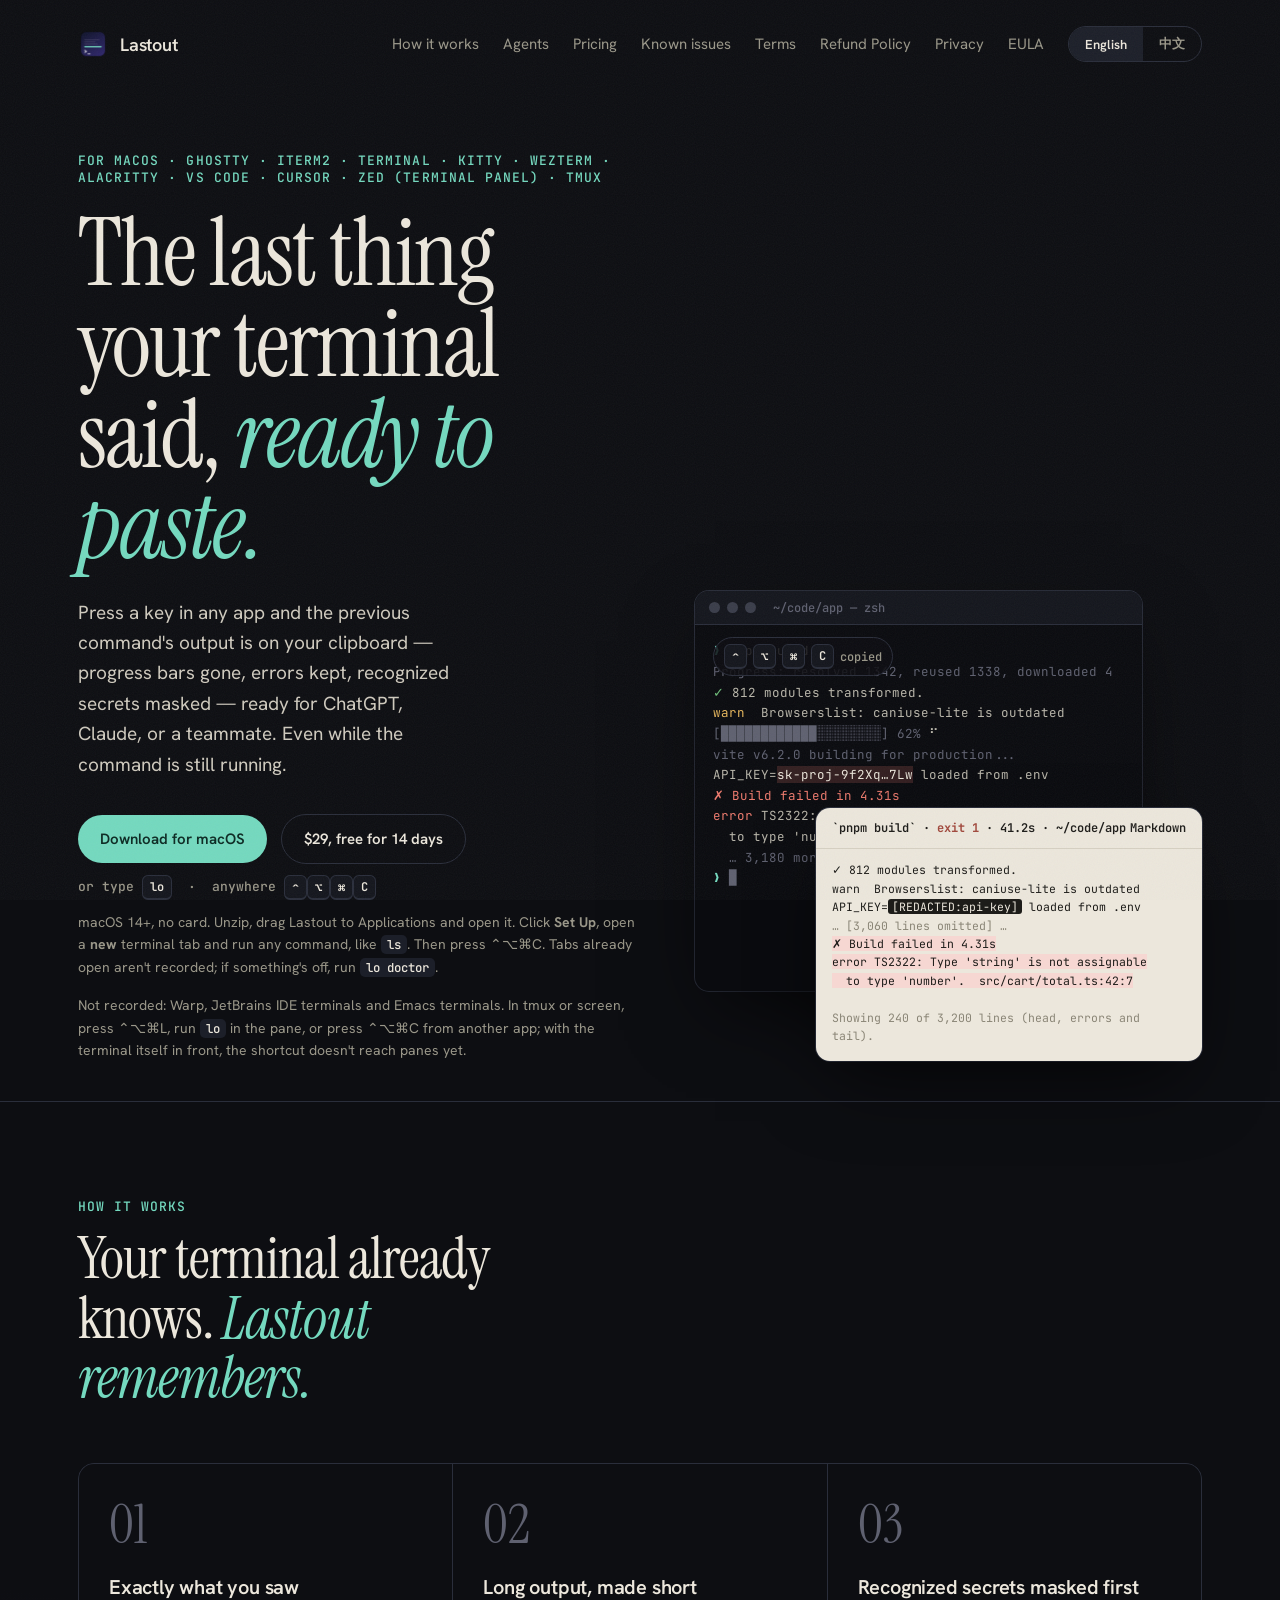
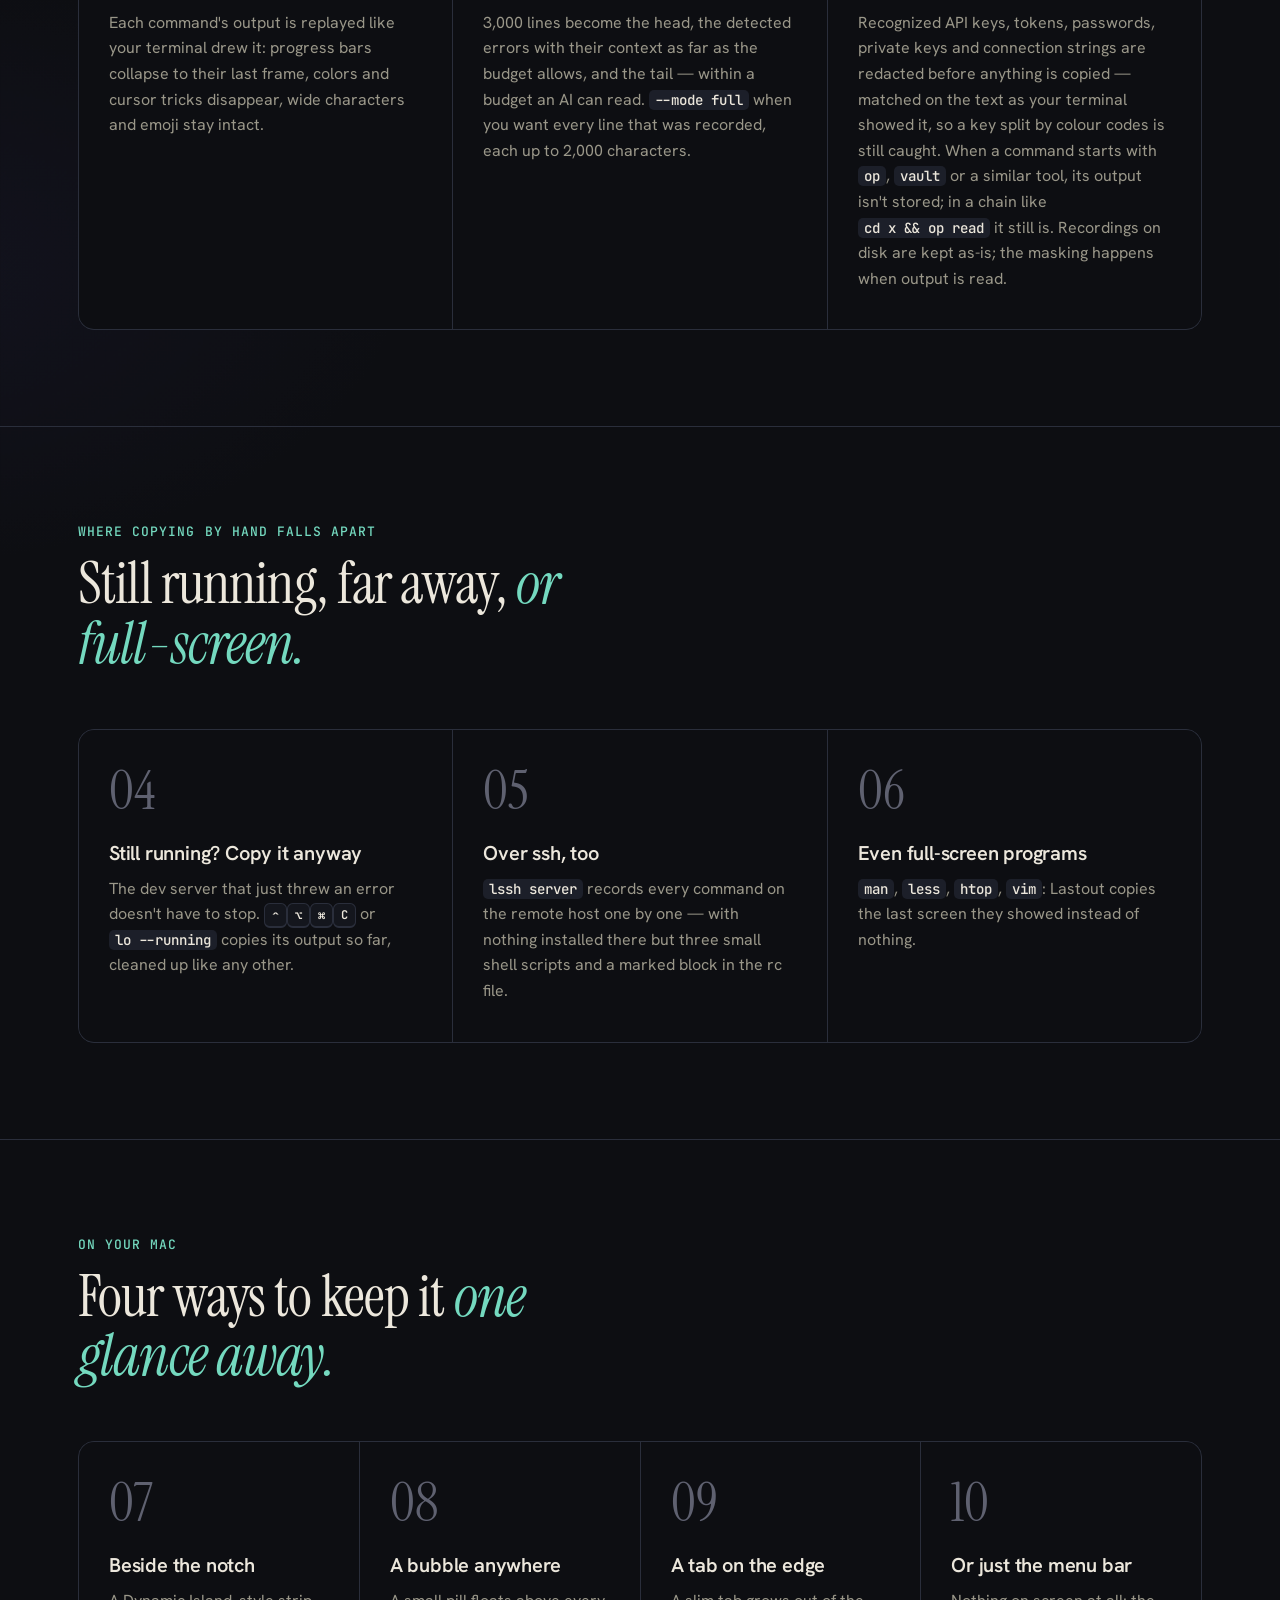
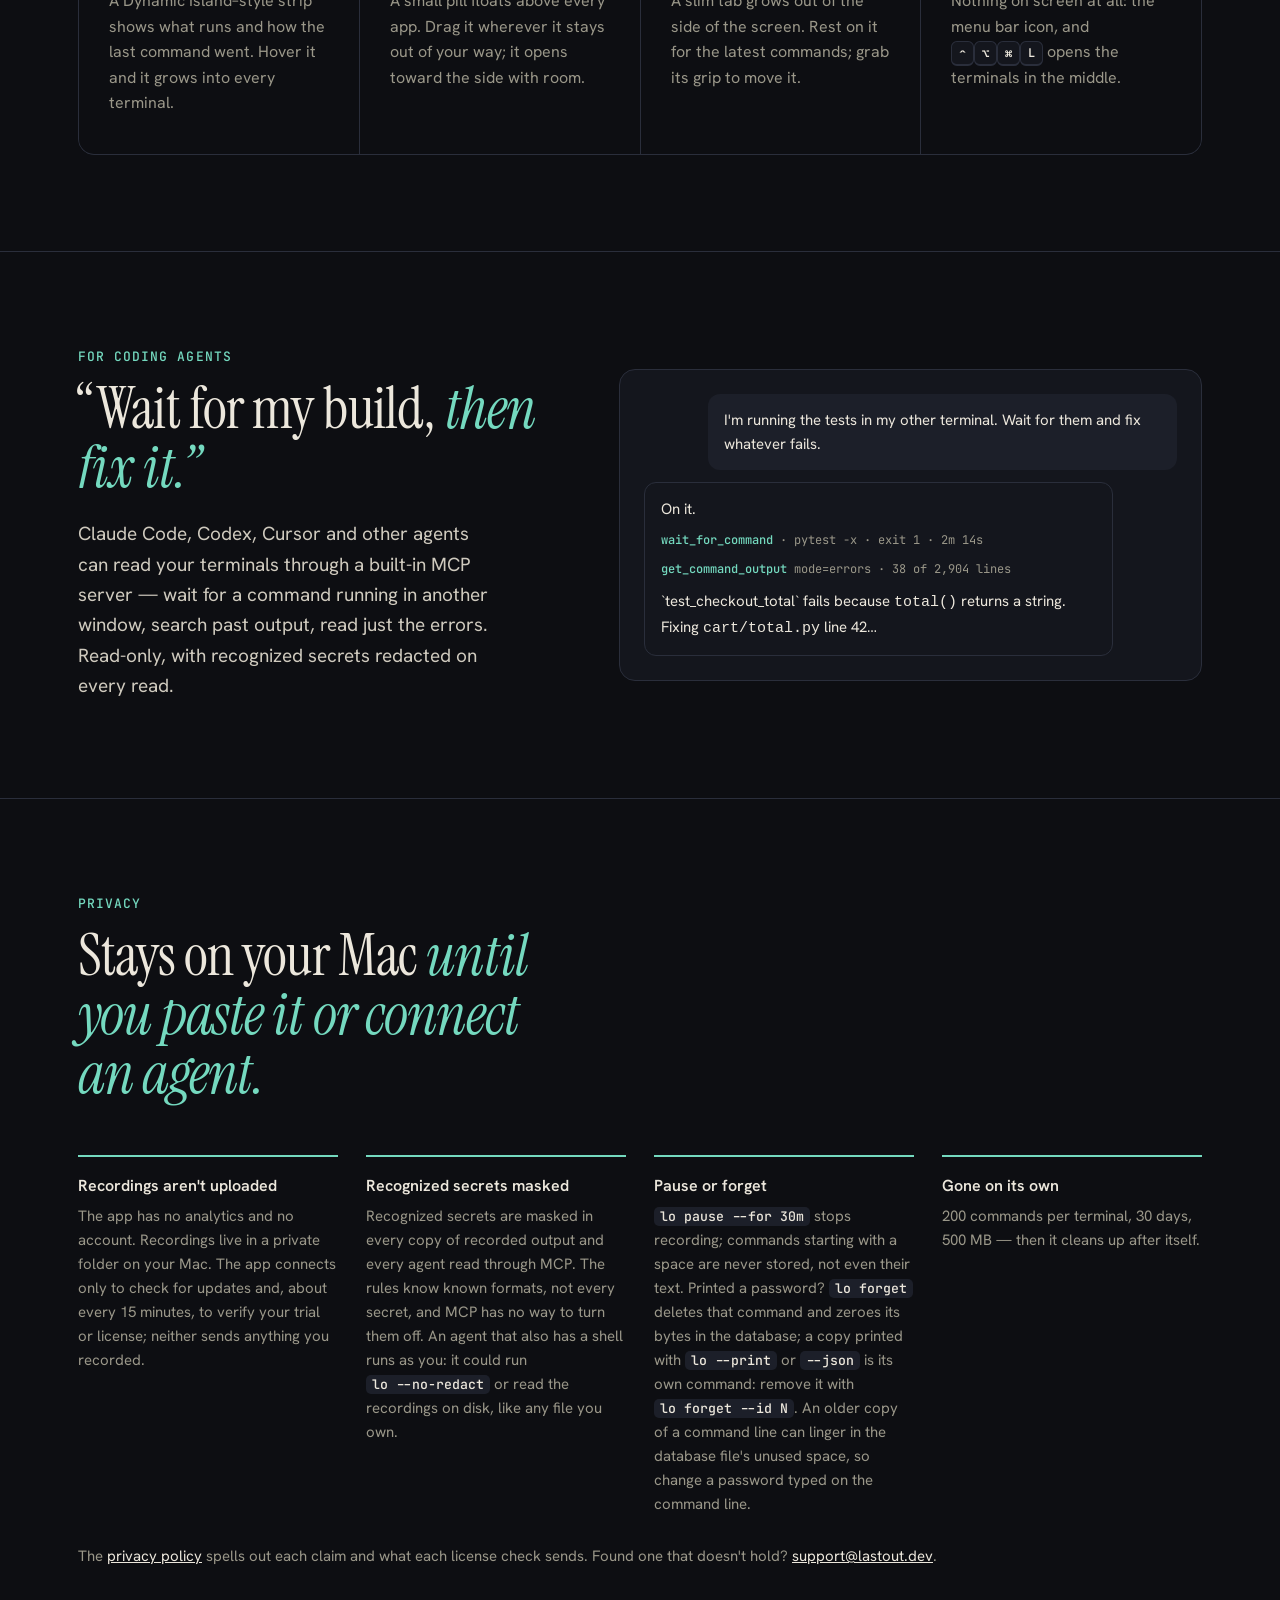
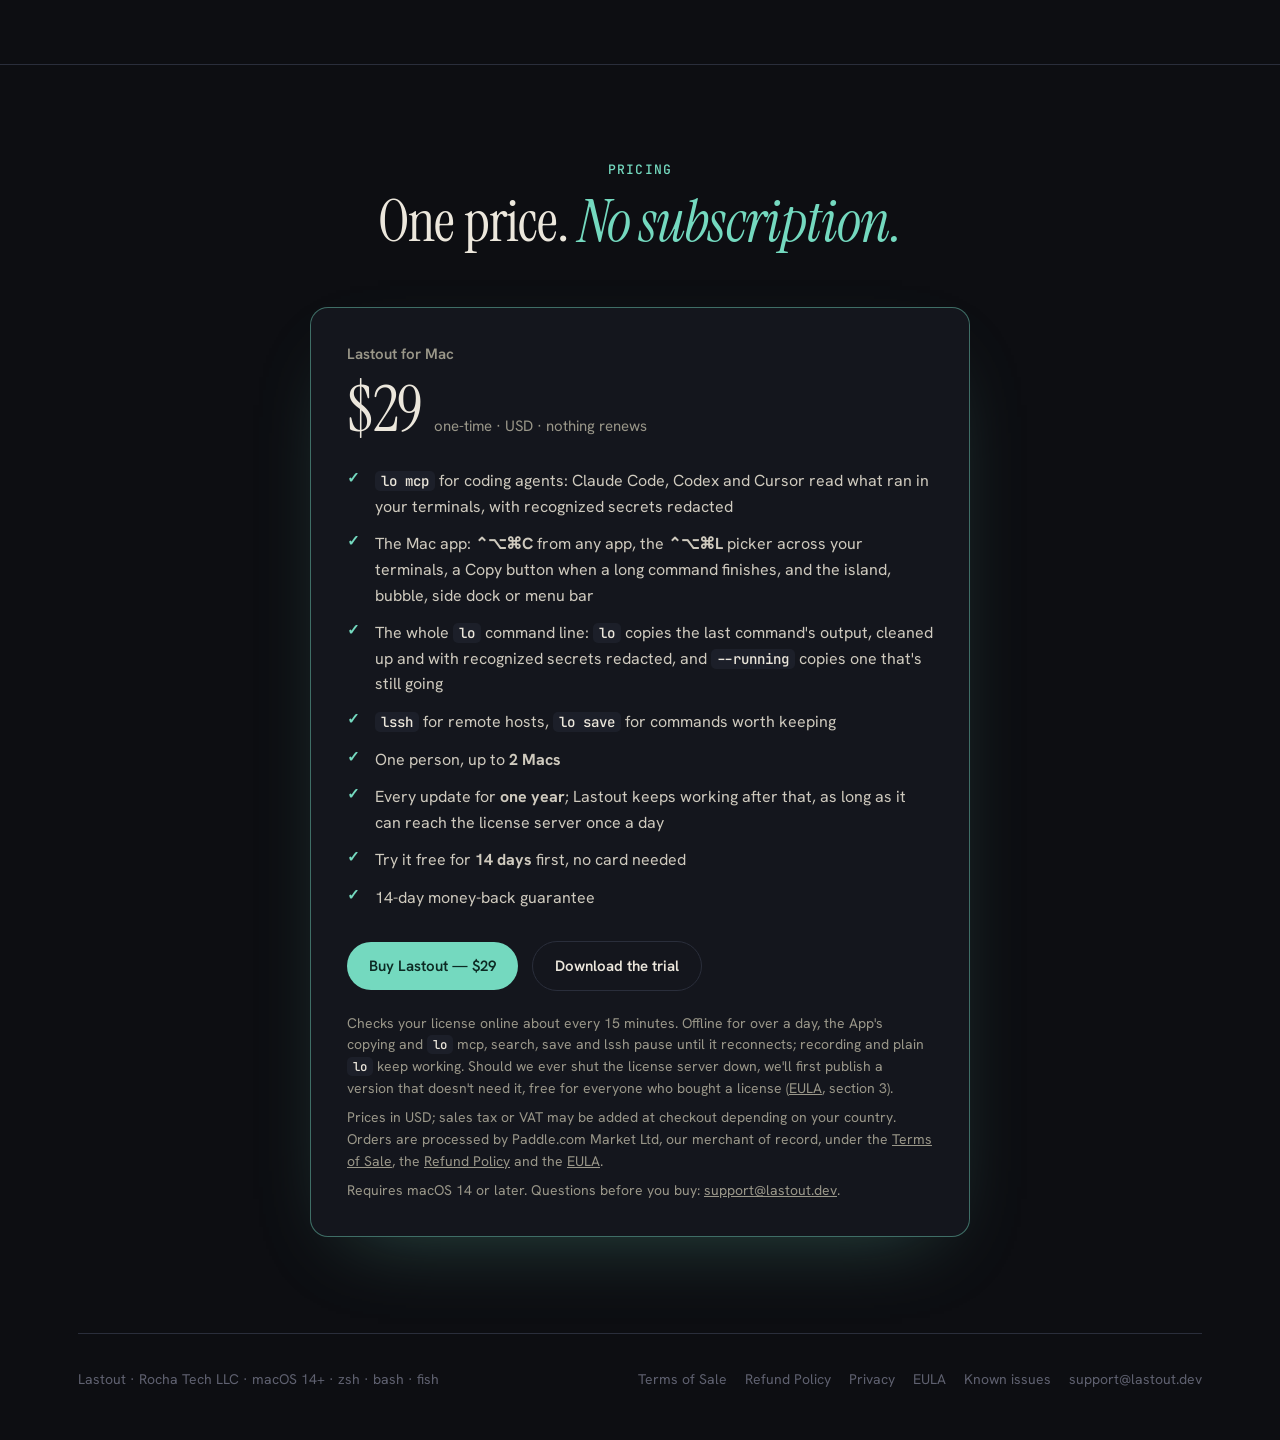
==== commit 0d8fd52a: "Sync site from ba1d0bf" ====
--- a/index.html
+++ b/index.html
@@ -255,6 +255,7 @@
       <a href="#how"><span data-doc="en">How it works</span><span data-doc="zh" hidden>工作原理</span></a>
       <a href="#agents"><span data-doc="en">Agents</span><span data-doc="zh" hidden>编程 Agent</span></a>
       <a href="#pricing"><span data-doc="en">Pricing</span><span data-doc="zh" hidden>价格</span></a>
+      <a href="known-issues.html" data-lang-link><span data-doc="en">Known issues</span><span data-doc="zh" hidden>已知问题</span></a>
       <a href="terms.html" data-lang-link><span data-doc="en">Terms</span><span data-doc="zh" hidden>条款</span></a>
       <a href="refund.html" data-lang-link><span data-doc="en">Refund Policy</span><span data-doc="zh" hidden>退款政策</span></a>
       <a href="privacy.html" data-lang-link><span data-doc="en">Privacy</span><span data-doc="zh" hidden>隐私</span></a>
@@ -542,7 +543,7 @@
     <div class="label">Privacy</div>
     <h2>Stays on your Mac <em>until you paste it or connect an agent.</em></h2>
     <div class="privacy">
-      <div><h4>Local only</h4><p>The app has no analytics and no account. Recordings live in a private folder on your Mac. The app connects only to check for updates and, about every 15 minutes, to verify your trial or license; neither sends anything you recorded.</p></div>
+      <div><h4>Recordings aren't uploaded</h4><p>The app has no analytics and no account. Recordings live in a private folder on your Mac. The app connects only to check for updates and, about every 15 minutes, to verify your trial or license; neither sends anything you recorded.</p></div>
       <div><h4>Recognized secrets masked</h4><p>Recognized secrets are masked in every copy of recorded output and every agent read through MCP. The rules know known formats, not every secret, and MCP has no way to turn them off. An agent that also has a shell runs as you: it could run <code>lo --no-redact</code> or read the recordings on disk, like any file you own.</p></div>
       <div><h4>Pause or forget</h4><p><code>lo pause --for 30m</code> stops recording; commands starting with a space are never stored, not even their text. Printed a password? <code>lo forget</code> deletes that command and zeroes its bytes in the database; a copy printed with <code>lo --print</code> or <code>--json</code> is its own command: remove it with <code>lo forget --id N</code>. An older copy of a command line can linger in the database file's unused space, so change a password typed on the command line.</p></div>
       <div><h4>Gone on its own</h4><p>200 commands per terminal, 30 days, 500 MB — then it cleans up after itself.</p></div>
@@ -553,7 +554,7 @@
     <div class="label">隐私</div>
     <h2><span>你不粘贴、不接 Agent，</span><em>它哪儿也不去。</em></h2>
     <div class="privacy">
-      <div><h4>只在本机</h4><p>App 没有统计，不用注册账号。记录存在你 Mac 上的一个私有文件夹里。App 只为两件事联网：检查更新，以及大约每 15 分钟向服务器校验一次试用或授权，两者都不带你记录的任何内容。</p></div>
+      <div><h4>录下的内容不上传</h4><p>App 没有统计，不用注册账号。记录存在你 Mac 上的一个私有文件夹里。App 只为两件事联网：检查更新，以及大约每 15 分钟向服务器校验一次试用或授权，两者都不带你记录的任何内容。</p></div>
       <div><h4>默认遮盖识别出的密钥</h4><p>每一次复制录下的输出、每一次 Agent 通过 MCP 的读取，都会遮盖识别到的密钥。规则只认已知格式，不保证遮住所有密钥，MCP 也没有办法关掉它。如果 Agent 还能跑 shell，它就和你是同一身份：可以运行 <code>lo --no-redact</code>，也能读磁盘上的录制，和读你的其他文件一样。</p></div>
       <div><h4>暂停或忘掉</h4><p><code>lo pause --for 30m</code> 暂停录制；以空格开头的命令完全不存，连命令文本都不存。不小心打印了密码？<code>lo forget</code> 删掉那条命令，并把它在数据库里占的字节清零；用 <code>lo --print</code> 或 <code>--json</code> 打印过的副本是另一条命令，要用 <code>lo forget --id N</code> 删。命令行文字的旧副本可能还留在数据库文件的空闲部分，所以写在命令行里的密码请换掉。</p></div>
       <div><h4>自己清理</h4><p>每个终端 200 条命令、30 天、500 MB，超出后自动清理。</p></div>
@@ -585,7 +586,7 @@
           <a class="btn ghost" data-download href="https://github.com/Xiang-Suc/lastout-releases/releases/latest">Download the trial</a>
         </div>
         <p class="buy-note" data-buy-note aria-live="polite"></p>
-        <p class="fine">Checks your license online about every 15 minutes. Offline for over a day, the App's copying and <code>lo</code> mcp, search, save and lssh pause until it reconnects; recording and plain <code>lo</code> keep working.</p>
+        <p class="fine">Checks your license online about every 15 minutes. Offline for over a day, the App's copying and <code>lo</code> mcp, search, save and lssh pause until it reconnects; recording and plain <code>lo</code> keep working. Should we ever shut the license server down, we'll first publish a version that doesn't need it, free for everyone who bought a license (<a href="eula.html">EULA</a>, section 3).</p>
         <p class="fine">Prices in USD; sales tax or VAT may be added at checkout depending on your country. Orders are processed by Paddle.com Market Ltd, our merchant of record, under the <a href="terms.html">Terms of Sale</a>, the <a href="refund.html">Refund Policy</a> and the <a href="eula.html">EULA</a>.</p>
         <p class="fine">Requires macOS 14 or later. Questions before you buy: <a data-support href="mailto:support@lastout.dev">support@lastout.dev</a>.</p>
       </div>
@@ -613,7 +614,7 @@
           <a class="btn ghost" data-download href="https://github.com/Xiang-Suc/lastout-releases/releases/latest">下载试用版</a>
         </div>
         <p class="buy-note" data-buy-note aria-live="polite"></p>
-        <p class="fine">约每 15 分钟联网校验一次授权。离线超过一天，App 的复制和 <code>lo</code> 的 mcp、search、save、lssh 会暂停，联网后恢复；录制和普通 <code>lo</code> 命令不受影响。</p>
+        <p class="fine">约每 15 分钟联网校验一次授权。离线超过一天，App 的复制和 <code>lo</code> 的 mcp、search、save、lssh 会暂停，联网后恢复；录制和普通 <code>lo</code> 命令不受影响。如果有一天我们关停授权服务器，会先发布一个不需要它的版本，买过授权的人免费获得（<a href="eula.html?lang=zh">EULA</a> 第 3 条）。</p>
         <p class="fine">价格以美元计；视你所在的国家或地区，结账时可能另加销售税或增值税。订单由我们的代收商户 Paddle.com Market Ltd 处理，适用<a href="terms.html?lang=zh">销售条款</a>、<a href="refund.html?lang=zh">退款政策</a>和<a href="eula.html?lang=zh">最终用户许可协议（EULA）</a>。</p>
         <p class="fine">需要 macOS 14 或更高版本。购买前有疑问：<a data-support href="mailto:support@lastout.dev">support@lastout.dev</a>。</p>
       </div>
@@ -629,6 +630,7 @@
       <a href="refund.html" data-lang-link><span data-doc="en">Refund Policy</span><span data-doc="zh" hidden>退款政策</span></a>
       <a href="privacy.html" data-lang-link><span data-doc="en">Privacy</span><span data-doc="zh" hidden>隐私政策</span></a>
       <a href="eula.html" data-lang-link><span data-doc="en">EULA</span><span data-doc="zh" hidden>许可协议</span></a>
+      <a href="known-issues.html" data-lang-link><span data-doc="en">Known issues</span><span data-doc="zh" hidden>已知问题</span></a>
       <a data-support href="mailto:support@lastout.dev">support@lastout.dev</a>
     </span>
   </footer>
@@ -787,6 +789,9 @@
   }
 
   var ready = false;
+  // The order number payment.initiated carried, for a checkout.completed that
+  // comes without one: then the redirect still names the order.
+  var initiatedTxn = "";
   function initPaddle() {
     if (ready) return true;
     if (!window.Paddle) return false;
@@ -798,9 +803,10 @@
           if (!event) return;
           var txn = event.data && event.data.transaction_id;
           if (txn && (event.name === "checkout.payment.initiated" || event.name === "checkout.completed")) {
+            initiatedTxn = txn;
             rememberTxn(txn);
           }
-          if (event.name === "checkout.completed") location.href = thanksUrl(txn);
+          if (event.name === "checkout.completed") location.href = thanksUrl(txn || initiatedTxn);
         }
       });
       ready = true;
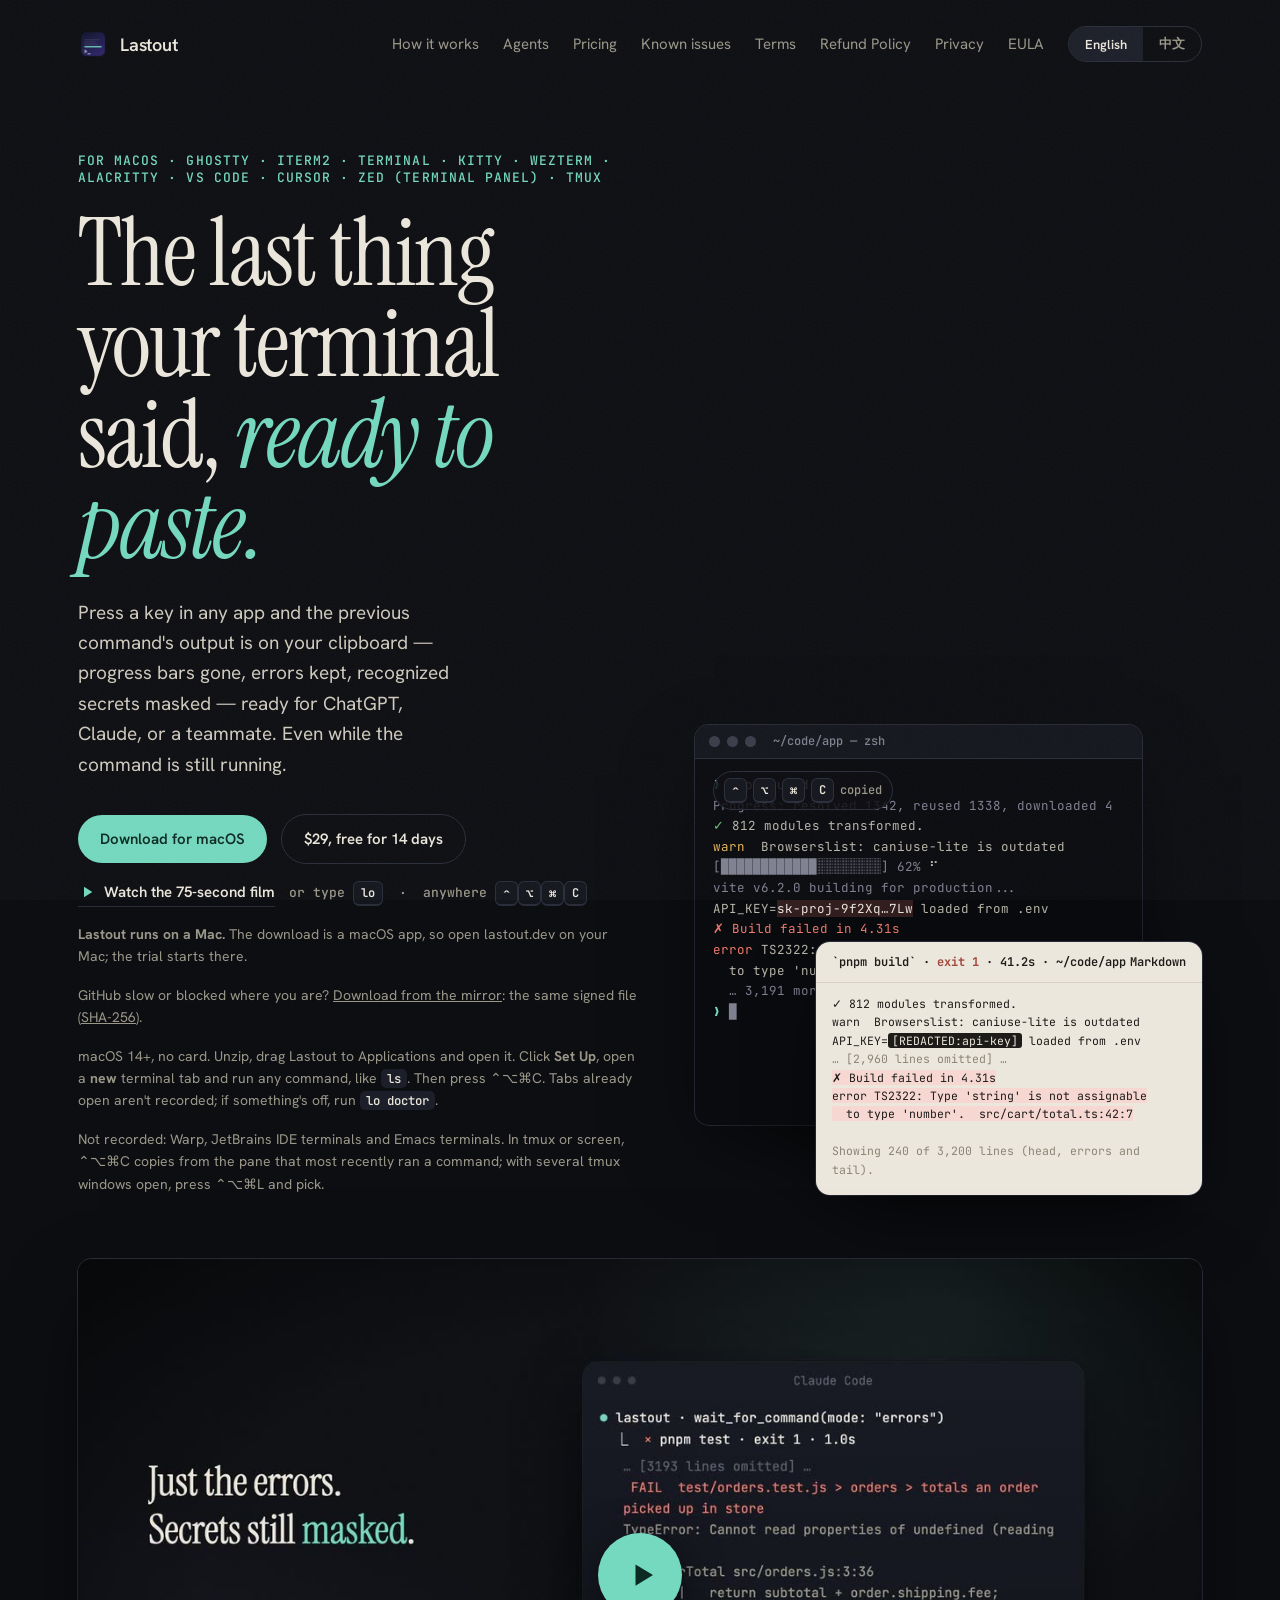
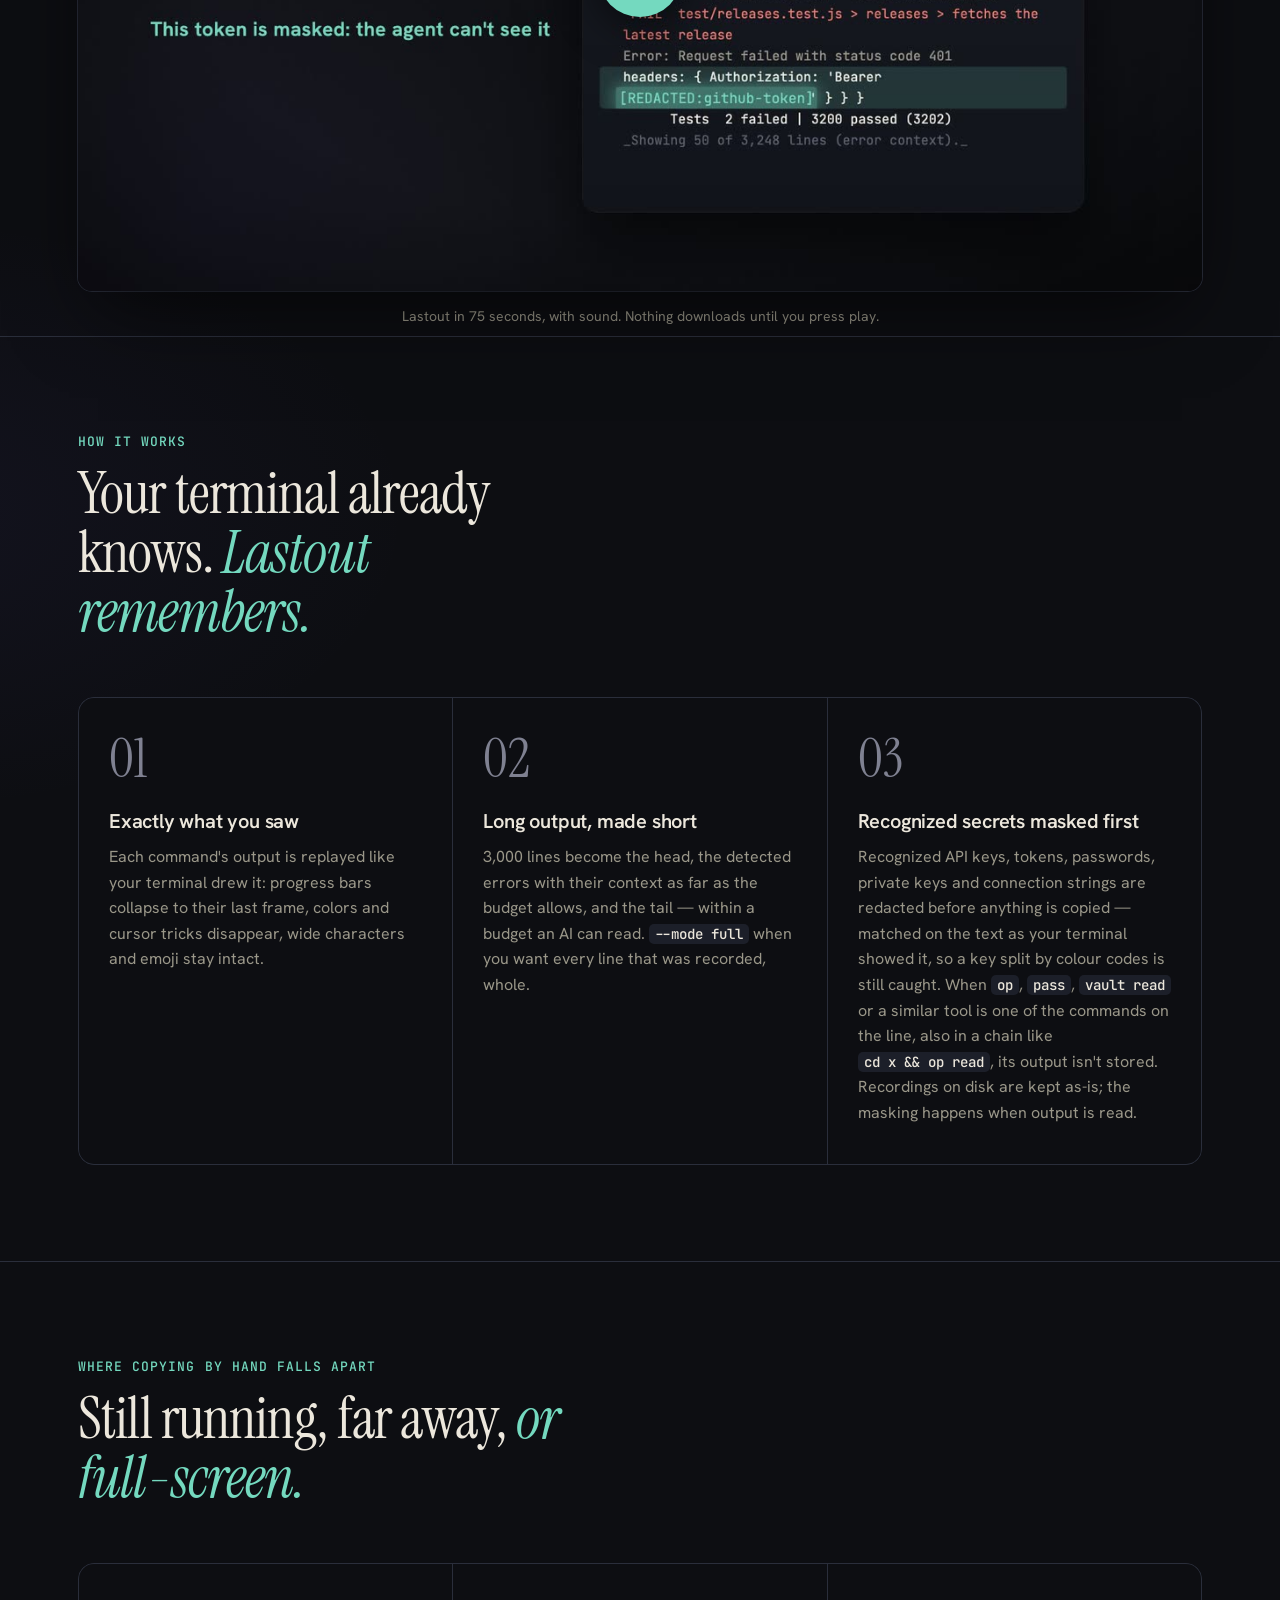
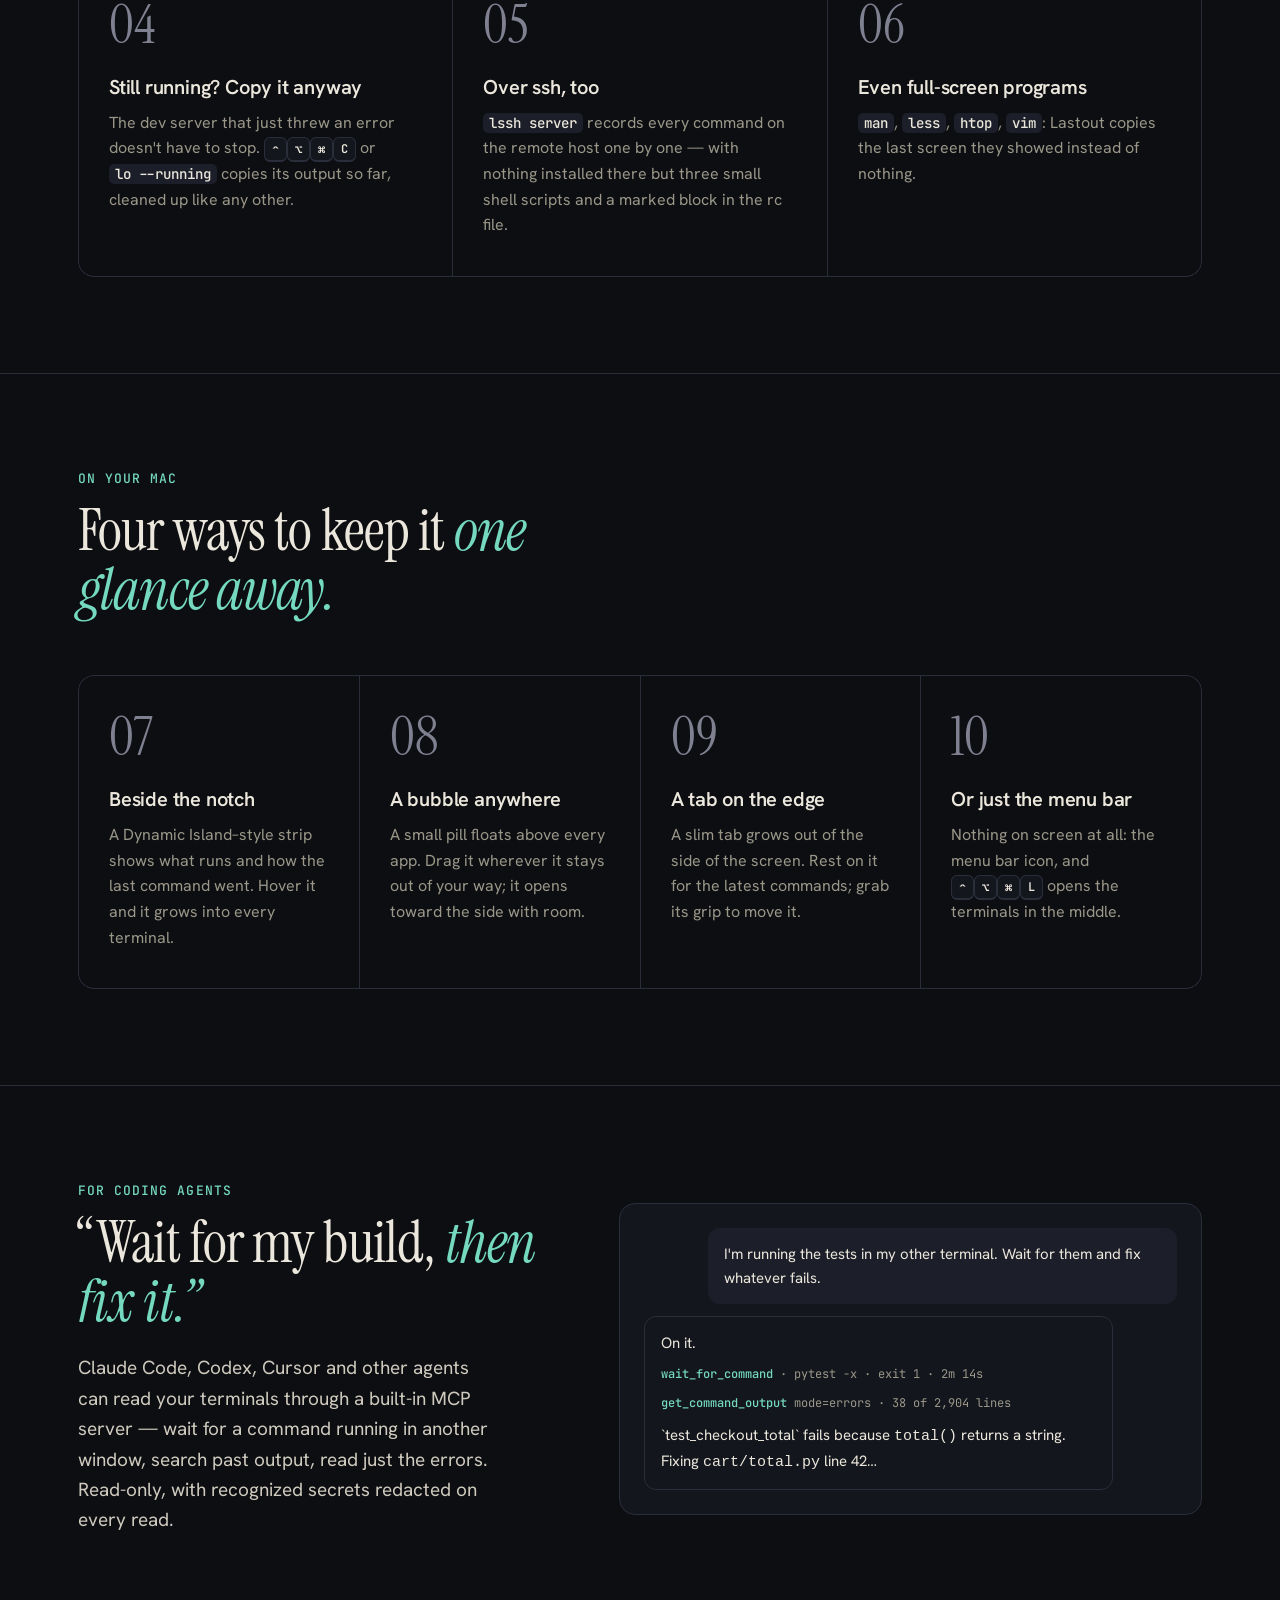
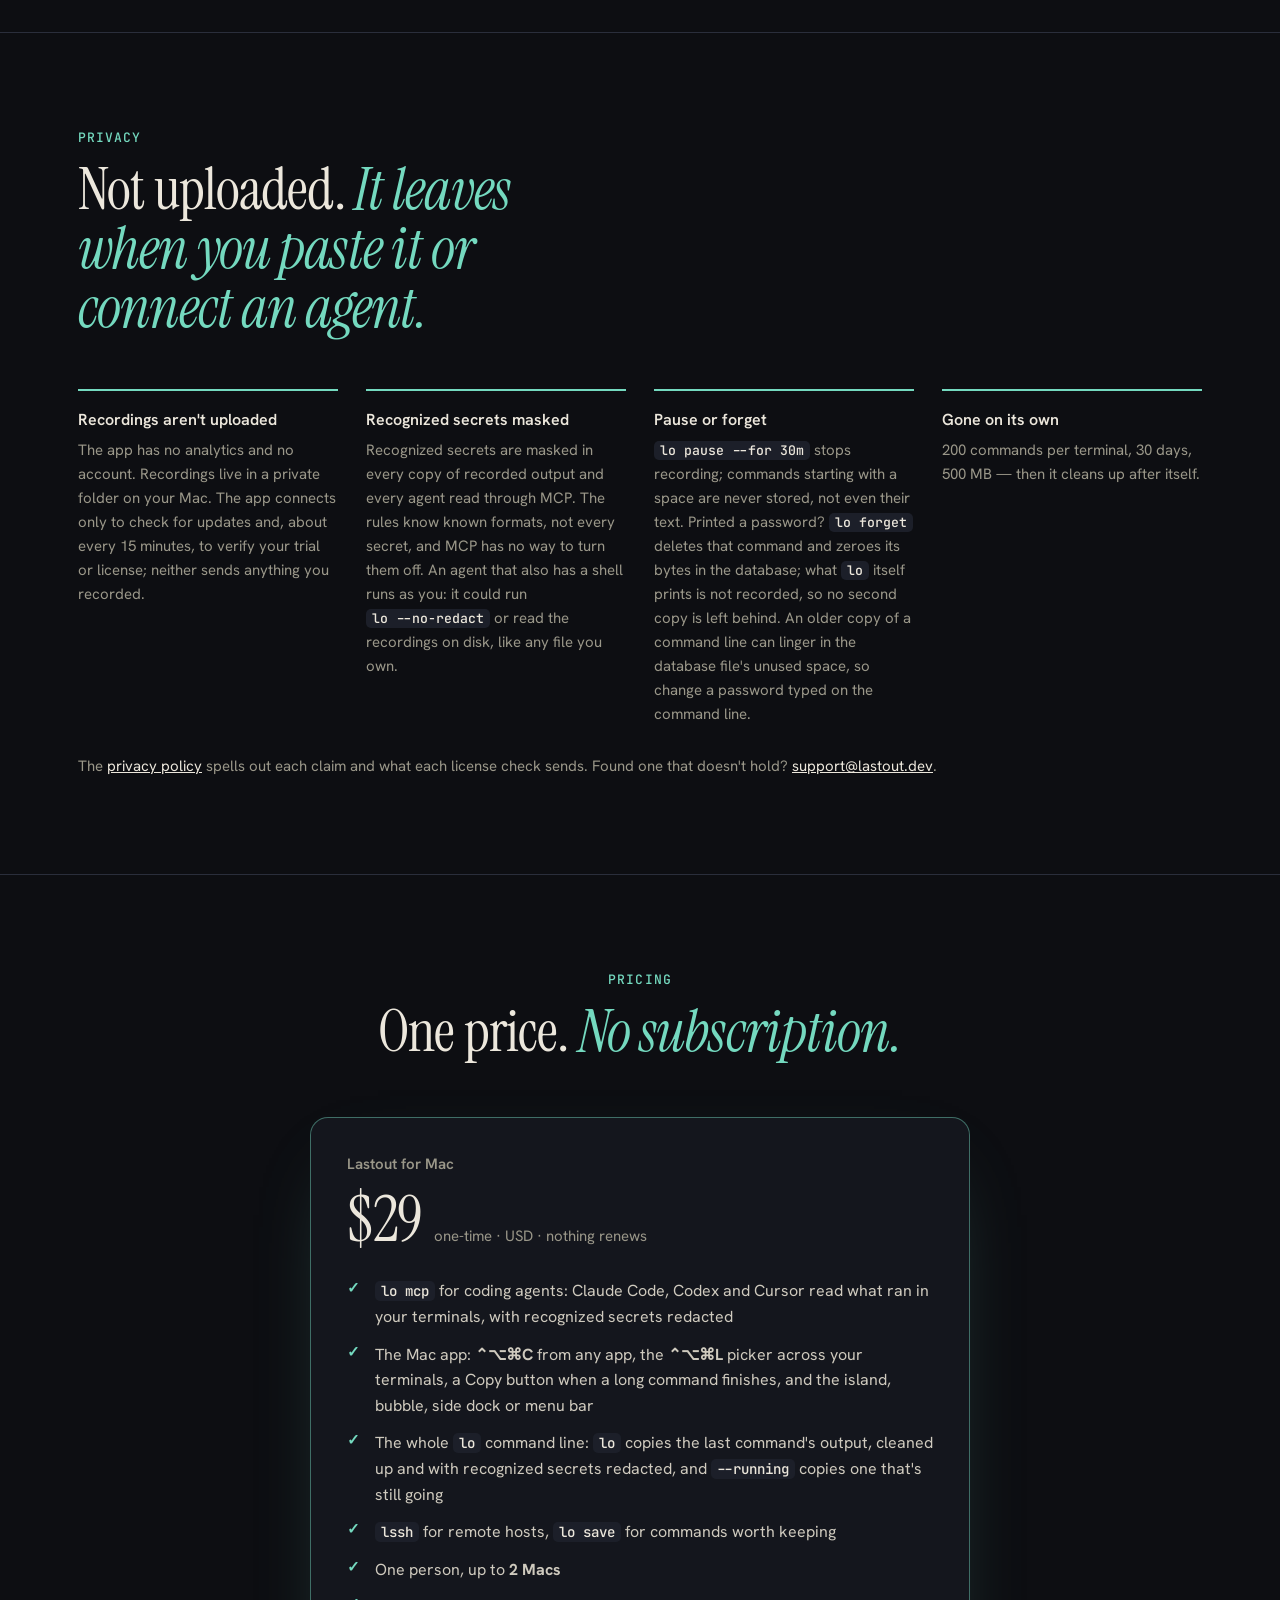
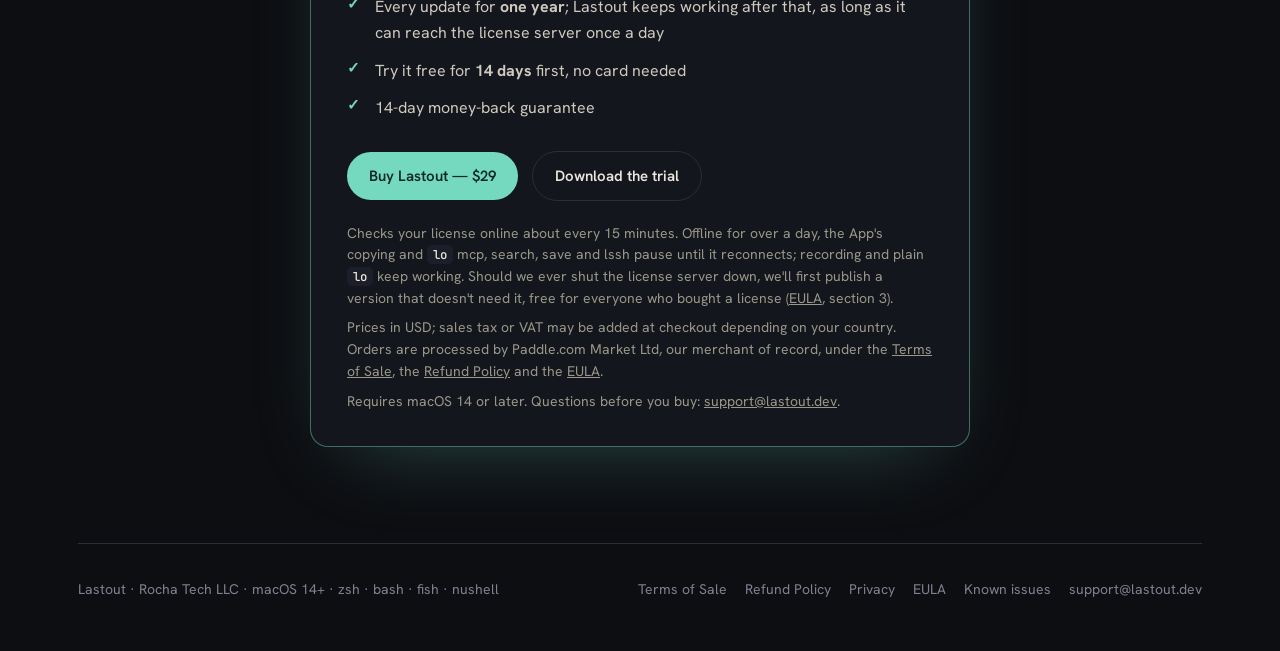
==== commit 2a7bb57e: "Sync for v0.4.3" ====
--- a/index.html
+++ b/index.html
@@ -23,6 +23,7 @@
 <meta name="twitter:image" content="https://lastout.dev/og.jpg">
 <meta name="color-scheme" content="dark">
 <link rel="icon" href="icon.png">
+<link rel="apple-touch-icon" href="icon.png">
 <link rel="preconnect" href="https://fonts.googleapis.com">
 <link rel="preconnect" href="https://fonts.gstatic.com" crossorigin>
 <!-- Loaded as print and switched on when it arrives: a stylesheet link would hold the whole page blank (up to 75 s) where Google is unreachable. -->
@@ -36,7 +37,7 @@
     --line: #2a2e3b;
     --paper: #ece7dc;
     --muted: #9a9789;
-    --dim: #5f6170;
+    --dim: #7f8191;
     --mint: #74d9bf;
     --mint-ink: #0c2a23;
     --red: #ef7b6e;
@@ -101,6 +102,27 @@
     font: 600 12px var(--mono); padding: 3px 7px; border-radius: 6px; border: 1px solid var(--line);
     border-bottom-width: 2px; background: var(--ink-2); color: var(--paper);
   }
+
+  /* the film: a poster until someone presses play, so no visitor downloads it unasked */
+  .film { margin: 24px 0 8px; scroll-margin-top: 24px; }
+  .watch { display: inline-flex; align-items: center; gap: 8px; color: var(--paper); font: 600 15px var(--sans); text-decoration: none; border-bottom: 1px solid var(--line); padding: 4px 0; }
+  .watch:hover { border-color: var(--mint); color: var(--mint); }
+  .watch svg { width: 18px; height: 18px; color: var(--mint); }
+  .film .frame {
+    position: relative; aspect-ratio: 16 / 9; border-radius: 14px; overflow: hidden; background: #0a0b0f;
+    box-shadow: 0 30px 80px -20px rgba(0,0,0,0.7), 0 0 0 1px var(--line);
+  }
+  .film video { display: block; width: 100%; height: 100%; }
+  .film .play {
+    position: absolute; inset: 0; margin: auto; width: 84px; height: 84px; border-radius: 50%; border: 0; cursor: pointer;
+    background: var(--mint); color: var(--mint-ink); display: grid; place-items: center;
+    box-shadow: 0 10px 40px rgba(0,0,0,0.55); transition: transform .15s ease, background .2s ease;
+  }
+  .film .play:hover { transform: scale(1.05); background: #8de6cf; }
+  .film .play:focus-visible { outline: 3px solid var(--paper); outline-offset: 4px; }
+  .film .play svg { width: 30px; height: 30px; margin-left: 5px; }
+  .film figcaption { margin-top: 14px; color: var(--muted); font-size: 14px; text-align: center; }
+  @media (max-width: 520px) { .film .play { width: 64px; height: 64px; } .film .play svg { width: 24px; height: 24px; } }
 
   /* the demo */
   .stage { position: relative; height: 470px; }
@@ -175,7 +197,7 @@
 
   .privacy { display: grid; grid-template-columns: repeat(4, 1fr); gap: 28px; margin-top: 52px; }
   .privacy div { border-top: 2px solid var(--mint); padding-top: 18px; }
-  .privacy h4 { font: 600 16px var(--sans); }
+  .privacy h3 { font: 600 16px var(--sans); }
   .privacy p { margin-top: 8px; color: var(--muted); font-size: 15px; }
   #privacy .fine { margin-top: 28px; color: var(--muted); font-size: 15px; }
   #privacy .fine a { color: var(--paper); }
@@ -220,6 +242,7 @@
   @media (prefers-reduced-motion: reduce) {
     .rise, .card, .press { animation: none; opacity: 1; transform: none; }
     .press { display: none; }
+    .spin::after { animation: none; }
   }
 
   @media (max-width: 920px) {
@@ -248,6 +271,7 @@
 </style>
 </head>
 <body>
+<main>
 <div class="wrap">
   <nav>
     <a class="brand" href="#"><img src="icon.png" alt="">Lastout</a>
@@ -275,13 +299,16 @@
       <div class="cta rise d3">
         <a class="btn primary" data-download href="https://github.com/Xiang-Suc/lastout-releases/releases/latest">Download for macOS</a>
         <a class="btn ghost" href="#pricing">$29, free for 14 days</a>
+        <a class="watch" data-watch href="#film-en"><svg viewBox="0 0 24 24" aria-hidden="true"><path d="M8 5v14l11-7z" fill="currentColor"/></svg>Watch the 75-second film</a>
         <span class="keys">or type <kbd>lo</kbd> &nbsp;·&nbsp; anywhere <kbd>⌃</kbd><kbd>⌥</kbd><kbd>⌘</kbd><kbd>C</kbd></span>
       </div>
+      <p class="note rise d3" data-not-mac hidden><b>Lastout runs on a Mac.</b> The download is a macOS app, so open lastout.dev on your Mac; the trial starts there.</p>
+      <p class="note rise d3" data-mirror-note>GitHub slow or blocked where you are? <a data-mirror="Lastout.zip" href="https://dl.lastout.dev/Lastout.zip">Download from the mirror</a>: the same signed file (<a data-mirror="SHA256SUMS" href="https://dl.lastout.dev/SHA256SUMS">SHA-256</a>).</p>
       <p class="note rise d3">macOS 14+, no card. Unzip, drag Lastout to Applications and open it. Click <b>Set Up</b>, open a <b>new</b> terminal tab and run any command, like <code>ls</code>. Then press ⌃⌥⌘C. Tabs already open aren't recorded; if something's off, run <code>lo doctor</code>.</p>
-      <p class="note rise d3">Not recorded: Warp, JetBrains IDE terminals and Emacs terminals. In tmux or screen, press ⌃⌥⌘L, run <code>lo</code> in the pane, or press ⌃⌥⌘C from another app; with the terminal itself in front, the shortcut doesn't reach panes yet.</p>
-    </div>
-
-    <div class="stage rise d4" aria-label="A noisy build output becomes a clean, redacted snippet">
+      <p class="note rise d3">Not recorded: Warp, JetBrains IDE terminals and Emacs terminals. In tmux or screen, ⌃⌥⌘C copies from the pane that most recently ran a command; with several tmux windows open, press ⌃⌥⌘L and pick.</p>
+    </div>
+
+    <div class="stage rise d4" role="img" aria-label="A noisy build output becomes a clean, redacted snippet">
       <div class="term">
         <div class="bar"><i></i><i></i><i></i><span>~/code/app — zsh</span></div>
 <pre><span class="p">❯</span> pnpm build
@@ -294,7 +321,7 @@
 <span class="r">✗ Build failed in 4.31s</span>
 <span class="r">error</span> TS2322: Type 'string' is not assignable
   to type 'number'.  src/cart/total.ts:42:7
-<span class="d">  … 3,180 more lines …</span>
+<span class="d">  … 3,191 more lines …</span>
 <span class="p">❯</span> <span class="d">█</span></pre>
       </div>
       <div class="press"><kbd>⌃</kbd><kbd>⌥</kbd><kbd>⌘</kbd><kbd>C</kbd> copied</div>
@@ -303,7 +330,7 @@
 <pre>✓ 812 modules transformed.
 warn  Browserslist: caniuse-lite is outdated
 API_KEY=<span class="red">[REDACTED:api-key]</span> loaded from .env
-<span class="om">… [3,060 lines omitted] …</span>
+<span class="om">… [2,960 lines omitted] …</span>
 <span class="err">✗ Build failed in 4.31s
 error TS2322: Type 'string' is not assignable
   to type 'number'.  src/cart/total.ts:42:7</span>
@@ -321,13 +348,16 @@
       <div class="cta rise d3">
         <a class="btn primary" data-download href="https://github.com/Xiang-Suc/lastout-releases/releases/latest">下载 macOS 版</a>
         <a class="btn ghost" href="#pricing">$29，先免费试用 14 天</a>
+        <a class="watch" data-watch href="#film-zh"><svg viewBox="0 0 24 24" aria-hidden="true"><path d="M8 5v14l11-7z" fill="currentColor"/></svg>看 75 秒介绍片</a>
         <span class="keys">或在终端输入 <kbd>lo</kbd> &nbsp;·&nbsp; 任何地方按 <kbd>⌃</kbd><kbd>⌥</kbd><kbd>⌘</kbd><kbd>C</kbd></span>
       </div>
+      <p class="note rise d3" data-not-mac hidden><b>Lastout 在 Mac 上运行。</b>下载的是 macOS App，请在 Mac 上打开 lastout.dev；试用从那里开始。</p>
+      <p class="note rise d3" data-mirror-note>GitHub 下载慢或打不开？<a data-mirror="Lastout.zip" href="https://dl.lastout.dev/Lastout.zip">走备用下载</a>，是同一个签名过的文件（<a data-mirror="SHA256SUMS" href="https://dl.lastout.dev/SHA256SUMS">SHA-256</a>）。</p>
       <p class="note rise d3">需要 macOS 14 及以上，试用不用绑卡。解压后把 Lastout 拖进「应用程序」再打开。点<b>接入</b>，打开一个<b>新的</b>终端标签页，随便跑一条命令，比如 <code>ls</code>，然后按 ⌃⌥⌘C。之前已经打开的标签页不会被录制；哪里不对就运行 <code>lo doctor</code>。</p>
-      <p class="note rise d3">不录制：Warp、JetBrains IDE 和 Emacs 的内置终端。在 tmux 或 screen 里，请按 ⌃⌥⌘L、在窗格里运行 <code>lo</code>，或者从别的 App 按 ⌃⌥⌘C；终端本身在最前时，快捷键暂时拿不到窗格里的输出。</p>
-    </div>
-
-    <div class="stage rise d4" aria-label="一段杂乱的构建输出，变成干净、遮盖了识别到的密钥的片段">
+      <p class="note rise d3">不录制：Warp、JetBrains IDE 和 Emacs 的内置终端。在 tmux 或 screen 里，⌃⌥⌘C 复制最近跑过命令的那个窗格；同时开着几个 tmux 窗口时，请按 ⌃⌥⌘L 挑选。</p>
+    </div>
+
+    <div class="stage rise d4" role="img" aria-label="一段杂乱的构建输出，变成干净、遮盖了识别到的密钥的片段">
       <div class="term">
         <div class="bar"><i></i><i></i><i></i><span>~/code/app — zsh</span></div>
 <pre><span class="p">❯</span> pnpm build
@@ -340,7 +370,7 @@
 <span class="r">✗ Build failed in 4.31s</span>
 <span class="r">error</span> TS2322: Type 'string' is not assignable
   to type 'number'.  src/cart/total.ts:42:7
-<span class="d">  … 3,180 more lines …</span>
+<span class="d">  … 3,191 more lines …</span>
 <span class="p">❯</span> <span class="d">█</span></pre>
       </div>
       <div class="press"><kbd>⌃</kbd><kbd>⌥</kbd><kbd>⌘</kbd><kbd>C</kbd> 已复制</div>
@@ -349,7 +379,7 @@
 <pre>✓ 812 modules transformed.
 warn  Browserslist: caniuse-lite is outdated
 API_KEY=<span class="red">[REDACTED:api-key]</span> loaded from .env
-<span class="om">… [3,060 lines omitted] …</span>
+<span class="om">… [2,960 lines omitted] …</span>
 <span class="err">✗ Build failed in 4.31s
 error TS2322: Type 'string' is not assignable
   to type 'number'.  src/cart/total.ts:42:7</span>
@@ -358,6 +388,22 @@
       </div>
     </div>
   </header>
+
+  <figure class="film" id="film-en" data-doc="en">
+    <div class="frame">
+      <video controls playsinline preload="none" poster="media/lastout-brand-en.jpg" src="media/lastout-brand-en.mp4" aria-label="Lastout in 75 seconds"></video>
+      <button class="play" type="button" aria-label="Play the film" hidden><svg viewBox="0 0 24 24" aria-hidden="true"><path fill="currentColor" d="M6 3.5v17l14-8.5z"/></svg></button>
+    </div>
+    <figcaption>Lastout in 75 seconds, with sound. Nothing downloads until you press play.</figcaption>
+  </figure>
+
+  <figure class="film" id="film-zh" lang="zh-CN" data-doc="zh" hidden>
+    <div class="frame">
+      <video controls playsinline preload="none" poster="media/lastout-brand-zh.jpg" src="media/lastout-brand-zh.mp4" aria-label="75 秒看完 Lastout"></video>
+      <button class="play" type="button" aria-label="播放影片" hidden><svg viewBox="0 0 24 24" aria-hidden="true"><path fill="currentColor" d="M6 3.5v17l14-8.5z"/></svg></button>
+    </div>
+    <figcaption>75 秒看完 Lastout，有声音。按下播放才开始加载。</figcaption>
+  </figure>
 </div>
 
 <section id="how">
@@ -373,12 +419,12 @@
       <div class="cell">
         <div class="n">02</div>
         <h3>Long output, made short</h3>
-        <p>3,000 lines become the head, the detected errors with their context as far as the budget allows, and the tail — within a budget an AI can read. <code>--mode full</code> when you want every line that was recorded, each up to 2,000 characters.</p>
+        <p>3,000 lines become the head, the detected errors with their context as far as the budget allows, and the tail — within a budget an AI can read. <code>--mode full</code> when you want every line that was recorded, whole.</p>
       </div>
       <div class="cell">
         <div class="n">03</div>
         <h3>Recognized secrets masked first</h3>
-        <p>Recognized API keys, tokens, passwords, private keys and connection strings are redacted before anything is copied — matched on the text as your terminal showed it, so a key split by colour codes is still caught. When a command starts with <code>op</code>, <code>vault</code> or a similar tool, its output isn't stored; in a chain like <code>cd x &amp;&amp; op read</code> it still is. Recordings on disk are kept as-is; the masking happens when output is read.</p>
+        <p>Recognized API keys, tokens, passwords, private keys and connection strings are redacted before anything is copied — matched on the text as your terminal showed it, so a key split by colour codes is still caught. When <code>op</code>, <code>pass</code>, <code>vault read</code> or a similar tool is one of the commands on the line, also in a chain like <code>cd x &amp;&amp; op read</code>, its output isn't stored. Recordings on disk are kept as-is; the masking happens when output is read.</p>
       </div>
     </div>
   </div>
@@ -394,12 +440,12 @@
       <div class="cell">
         <div class="n">02</div>
         <h3>再长的输出，也能变短</h3>
-        <p>3,000 行变成开头、预算之内能放下的错误连同上下文，再加上结尾，控制在 AI 读得下的长度里。想要录下的每一行（每行最多 2000 字符），就用 <code>--mode full</code>。</p>
+        <p>3,000 行变成开头、预算之内能放下的错误连同上下文，再加上结尾，控制在 AI 读得下的长度里。想要录下的每一行、整行不切，就用 <code>--mode full</code>。</p>
       </div>
       <div class="cell">
         <div class="n">03</div>
         <h3>先遮盖识别出的密钥</h3>
-        <p>识别出的 API 密钥、token、密码、私钥和连接字符串，在复制之前就会被遮盖。匹配的是终端显示出来的文字，所以被颜色代码拆开的密钥也逃不掉。命令以 <code>op</code>、<code>vault</code> 这类工具开头时，输出不存；写在 <code>cd x &amp;&amp; op read</code> 这种连写里的，目前还会存。磁盘上的记录保持原样，遮盖发生在读取输出的时候。</p>
+        <p>识别出的 API 密钥、token、密码、私钥和连接字符串，在复制之前就会被遮盖。匹配的是终端显示出来的文字，所以被颜色代码拆开的密钥也逃不掉。<code>op</code>、<code>pass</code>、<code>vault read</code> 这类工具是这一行里的某条命令时，输出不存，写在 <code>cd x &amp;&amp; op read</code> 这种连写里的也一样。磁盘上的记录保持原样，遮盖发生在读取输出的时候。</p>
       </div>
     </div>
   </div>
@@ -541,23 +587,23 @@
 <section id="privacy">
   <div class="wrap" data-doc="en">
     <div class="label">Privacy</div>
-    <h2>Stays on your Mac <em>until you paste it or connect an agent.</em></h2>
+    <h2>Not uploaded. <em>It leaves when you paste it or connect an agent.</em></h2>
     <div class="privacy">
-      <div><h4>Recordings aren't uploaded</h4><p>The app has no analytics and no account. Recordings live in a private folder on your Mac. The app connects only to check for updates and, about every 15 minutes, to verify your trial or license; neither sends anything you recorded.</p></div>
-      <div><h4>Recognized secrets masked</h4><p>Recognized secrets are masked in every copy of recorded output and every agent read through MCP. The rules know known formats, not every secret, and MCP has no way to turn them off. An agent that also has a shell runs as you: it could run <code>lo --no-redact</code> or read the recordings on disk, like any file you own.</p></div>
-      <div><h4>Pause or forget</h4><p><code>lo pause --for 30m</code> stops recording; commands starting with a space are never stored, not even their text. Printed a password? <code>lo forget</code> deletes that command and zeroes its bytes in the database; a copy printed with <code>lo --print</code> or <code>--json</code> is its own command: remove it with <code>lo forget --id N</code>. An older copy of a command line can linger in the database file's unused space, so change a password typed on the command line.</p></div>
-      <div><h4>Gone on its own</h4><p>200 commands per terminal, 30 days, 500 MB — then it cleans up after itself.</p></div>
+      <div><h3>Recordings aren't uploaded</h3><p>The app has no analytics and no account. Recordings live in a private folder on your Mac. The app connects only to check for updates and, about every 15 minutes, to verify your trial or license; neither sends anything you recorded.</p></div>
+      <div><h3>Recognized secrets masked</h3><p>Recognized secrets are masked in every copy of recorded output and every agent read through MCP. The rules know known formats, not every secret, and MCP has no way to turn them off. An agent that also has a shell runs as you: it could run <code>lo --no-redact</code> or read the recordings on disk, like any file you own.</p></div>
+      <div><h3>Pause or forget</h3><p><code>lo pause --for 30m</code> stops recording; commands starting with a space are never stored, not even their text. Printed a password? <code>lo forget</code> deletes that command and zeroes its bytes in the database; what <code>lo</code> itself prints is not recorded, so no second copy is left behind. An older copy of a command line can linger in the database file's unused space, so change a password typed on the command line.</p></div>
+      <div><h3>Gone on its own</h3><p>200 commands per terminal, 30 days, 500 MB — then it cleans up after itself.</p></div>
     </div>
     <p class="fine">The <a href="privacy.html">privacy policy</a> spells out each claim and what each license check sends. Found one that doesn't hold? <a data-support href="mailto:support@lastout.dev">support@lastout.dev</a>.</p>
   </div>
   <div class="wrap" lang="zh-CN" data-doc="zh" hidden>
     <div class="label">隐私</div>
-    <h2><span>你不粘贴、不接 Agent，</span><em>它哪儿也不去。</em></h2>
+    <h2><span>录下的内容不上传。</span><em>你粘贴或接上 Agent，它才出去。</em></h2>
     <div class="privacy">
-      <div><h4>录下的内容不上传</h4><p>App 没有统计，不用注册账号。记录存在你 Mac 上的一个私有文件夹里。App 只为两件事联网：检查更新，以及大约每 15 分钟向服务器校验一次试用或授权，两者都不带你记录的任何内容。</p></div>
-      <div><h4>默认遮盖识别出的密钥</h4><p>每一次复制录下的输出、每一次 Agent 通过 MCP 的读取，都会遮盖识别到的密钥。规则只认已知格式，不保证遮住所有密钥，MCP 也没有办法关掉它。如果 Agent 还能跑 shell，它就和你是同一身份：可以运行 <code>lo --no-redact</code>，也能读磁盘上的录制，和读你的其他文件一样。</p></div>
-      <div><h4>暂停或忘掉</h4><p><code>lo pause --for 30m</code> 暂停录制；以空格开头的命令完全不存，连命令文本都不存。不小心打印了密码？<code>lo forget</code> 删掉那条命令，并把它在数据库里占的字节清零；用 <code>lo --print</code> 或 <code>--json</code> 打印过的副本是另一条命令，要用 <code>lo forget --id N</code> 删。命令行文字的旧副本可能还留在数据库文件的空闲部分，所以写在命令行里的密码请换掉。</p></div>
-      <div><h4>自己清理</h4><p>每个终端 200 条命令、30 天、500 MB，超出后自动清理。</p></div>
+      <div><h3>录下的内容不上传</h3><p>App 没有统计，不用注册账号。记录存在你 Mac 上的一个私有文件夹里。App 只为两件事联网：检查更新，以及大约每 15 分钟向服务器校验一次试用或授权，两者都不带你记录的任何内容。</p></div>
+      <div><h3>默认遮盖识别出的密钥</h3><p>每一次复制录下的输出、每一次 Agent 通过 MCP 的读取，都会遮盖识别到的密钥。规则只认已知格式，不保证遮住所有密钥，MCP 也没有办法关掉它。如果 Agent 还能跑 shell，它就和你是同一身份：可以运行 <code>lo --no-redact</code>，也能读磁盘上的录制，和读你的其他文件一样。</p></div>
+      <div><h3>暂停或忘掉</h3><p><code>lo pause --for 30m</code> 暂停录制；以空格开头的命令完全不存，连命令文本都不存。不小心打印了密码？<code>lo forget</code> 删掉那条命令，并把它在数据库里占的字节清零；<code>lo</code> 自己打印的内容不录，所以不会留下第二份。命令行文字的旧副本可能还留在数据库文件的空闲部分，所以写在命令行里的密码请换掉。</p></div>
+      <div><h3>自己清理</h3><p>每个终端 200 条命令、30 天、500 MB，超出后自动清理。</p></div>
     </div>
     <p class="fine"><a href="privacy.html?lang=zh">隐私政策</a>把每条说法和每次校验发送的内容都写清了。发现哪条不对，请写信到 <a data-support href="mailto:support@lastout.dev">support@lastout.dev</a>。</p>
   </div>
@@ -582,10 +628,11 @@
           <li>14-day money-back guarantee</li>
         </ul>
         <div class="cta">
-          <a class="btn primary" data-buy href="#pricing">Buy Lastout — $29</a>
+          <a class="btn primary" data-buy role="button" href="#pricing">Buy Lastout — $29</a>
           <a class="btn ghost" data-download href="https://github.com/Xiang-Suc/lastout-releases/releases/latest">Download the trial</a>
         </div>
         <p class="buy-note" data-buy-note aria-live="polite"></p>
+        <noscript><p class="buy-note">Buying opens Paddle's checkout, which needs JavaScript. Turn it on for this page, or write to support@lastout.dev.</p></noscript>
         <p class="fine">Checks your license online about every 15 minutes. Offline for over a day, the App's copying and <code>lo</code> mcp, search, save and lssh pause until it reconnects; recording and plain <code>lo</code> keep working. Should we ever shut the license server down, we'll first publish a version that doesn't need it, free for everyone who bought a license (<a href="eula.html">EULA</a>, section 3).</p>
         <p class="fine">Prices in USD; sales tax or VAT may be added at checkout depending on your country. Orders are processed by Paddle.com Market Ltd, our merchant of record, under the <a href="terms.html">Terms of Sale</a>, the <a href="refund.html">Refund Policy</a> and the <a href="eula.html">EULA</a>.</p>
         <p class="fine">Requires macOS 14 or later. Questions before you buy: <a data-support href="mailto:support@lastout.dev">support@lastout.dev</a>.</p>
@@ -610,10 +657,11 @@
           <li>14 天内无理由退款</li>
         </ul>
         <div class="cta">
-          <a class="btn primary" data-buy href="#pricing">购买 Lastout — $29</a>
+          <a class="btn primary" data-buy role="button" href="#pricing">购买 Lastout — $29</a>
           <a class="btn ghost" data-download href="https://github.com/Xiang-Suc/lastout-releases/releases/latest">下载试用版</a>
         </div>
         <p class="buy-note" data-buy-note aria-live="polite"></p>
+        <noscript><p class="buy-note">购买要打开 Paddle 的结账窗口，需要 JavaScript。请为这个页面开启它，或写信给 support@lastout.dev。</p></noscript>
         <p class="fine">约每 15 分钟联网校验一次授权。离线超过一天，App 的复制和 <code>lo</code> 的 mcp、search、save、lssh 会暂停，联网后恢复；录制和普通 <code>lo</code> 命令不受影响。如果有一天我们关停授权服务器，会先发布一个不需要它的版本，买过授权的人免费获得（<a href="eula.html?lang=zh">EULA</a> 第 3 条）。</p>
         <p class="fine">价格以美元计；视你所在的国家或地区，结账时可能另加销售税或增值税。订单由我们的代收商户 Paddle.com Market Ltd 处理，适用<a href="terms.html?lang=zh">销售条款</a>、<a href="refund.html?lang=zh">退款政策</a>和<a href="eula.html?lang=zh">最终用户许可协议（EULA）</a>。</p>
         <p class="fine">需要 macOS 14 或更高版本。购买前有疑问：<a data-support href="mailto:support@lastout.dev">support@lastout.dev</a>。</p>
@@ -621,10 +669,11 @@
     </div>
   </div>
 </section>
+</main>
 
 <div class="wrap">
   <footer>
-    <span>Lastout · Rocha Tech LLC · macOS 14+ · zsh · bash · fish</span>
+    <span>Lastout · Rocha Tech LLC · macOS 14+ · zsh · bash · fish · nushell</span>
     <span class="links">
       <a href="terms.html" data-lang-link><span data-doc="en">Terms of Sale</span><span data-doc="zh" hidden>销售条款</span></a>
       <a href="refund.html" data-lang-link><span data-doc="en">Refund Policy</span><span data-doc="zh" hidden>退款政策</span></a>
@@ -637,7 +686,7 @@
 </div>
 
 <script>
-// Language: a choice saved on this site, then ?lang= (or #zh), then the
+// Language: ?lang= (or #zh), then a choice saved on this site, then the
 // browser's, else English. thanks.html follows the same rule. It runs
 // before config.js so a Chinese visitor doesn't see the English page first.
 (function () {
@@ -648,15 +697,27 @@
   function savedLang() {
     try { return window.localStorage.getItem(LANG_KEY); } catch (e) { return null; }
   }
+  // The address outranks the saved choice, so an address that names a
+  // language follows the buttons: a reload then shows what was picked.
+  function keepInAddress(lang) {
+    var query = new URLSearchParams(location.search);
+    if (!query.has("lang") && location.hash !== "#zh") return;
+    query.set("lang", lang);
+    try {
+      window.history.replaceState(null, "", location.pathname + "?" + query + (location.hash === "#zh" ? "" : location.hash));
+    } catch (e) { /* the page still shows the pick */ }
+  }
   function firstLang() {
+    var asked = new URLSearchParams(location.search).get("lang") || (location.hash === "#zh" ? "zh" : "");
+    if (TITLES.hasOwnProperty(asked)) return asked;
     var saved = savedLang();
     if (TITLES.hasOwnProperty(saved)) return saved;
-    var asked = new URLSearchParams(location.search).get("lang") || (location.hash === "#zh" ? "zh" : "");
-    if (TITLES.hasOwnProperty(asked)) return asked;
     return /^zh\b/i.test(navigator.language || "") ? "zh" : "en";
   }
   function pick(lang) {
     document.querySelectorAll("[data-doc]").forEach(function (d) { d.hidden = d.getAttribute("data-doc") !== lang; });
+    // The other language's film must not keep playing where nobody can see it.
+    document.querySelectorAll(".film[hidden] video").forEach(function (v) { v.pause(); });
     document.querySelectorAll("[data-lang]").forEach(function (b) { b.setAttribute("aria-pressed", String(b.getAttribute("data-lang") === lang)); });
     // Links to the legal pages open them in the same language.
     document.querySelectorAll("[data-lang-link]").forEach(function (a) {
@@ -666,19 +727,50 @@
     document.documentElement.lang = lang === "zh" ? "zh-CN" : "en";
     document.title = TITLES[lang];
   }
+  // Not a Mac (an iPad calls itself one but has a touch screen): say where the download belongs.
+  var notMac = /Android|iPhone|iPod|iPad|Windows|Linux|CrOS/.test(navigator.userAgent) || (/Macintosh/.test(navigator.userAgent) && navigator.maxTouchPoints > 1);
+  if (notMac) document.querySelectorAll("[data-not-mac]").forEach(function (n) { n.hidden = false; });
+  // The film: a big play button over the poster; the browser's own controls take over once it plays.
+  // Without this script the video still plays from those controls.
+  document.querySelectorAll(".film").forEach(function (film) {
+    var video = film.querySelector("video"), play = film.querySelector(".play");
+    play.hidden = false;
+    video.controls = false;
+    play.addEventListener("click", function () {
+      play.hidden = true;
+      video.controls = true;
+      var started = video.play();
+      if (started && started.catch) started.catch(function () { play.hidden = false; video.controls = false; });
+    });
+    video.addEventListener("play", function () { play.hidden = true; video.controls = true; });
+  });
+  // "Watch the film" in the hero: go to it and start it (the press is the
+  // visitor's own, so the browser lets it play). Without this script the
+  // link still scrolls there.
+  document.querySelectorAll("[data-watch]").forEach(function (a) {
+    a.addEventListener("click", function (e) {
+      var film = document.querySelector(a.getAttribute("href"));
+      if (!film) return;
+      e.preventDefault();
+      var calm = window.matchMedia && window.matchMedia("(prefers-reduced-motion: reduce)").matches;
+      film.scrollIntoView({ behavior: calm ? "auto" : "smooth", block: "center" });
+      var play = film.querySelector(".play");
+      if (play && !play.hidden) play.click();
+    });
+  });
   document.querySelectorAll("[data-lang]").forEach(function (b) {
     b.addEventListener("click", function () {
       var lang = b.getAttribute("data-lang");
       pick(lang);
       // Blocked storage (some private windows): the choice lasts for this page.
       try { window.localStorage.setItem(LANG_KEY, lang); } catch (e) { /* see above */ }
+      keepInAddress(lang);
     });
   });
   pick(firstLang());
 })();
 </script>
 <script src="config.js"></script>
-<script src="https://cdn.paddle.com/paddle/v2/paddle.js" defer></script>
 <script>
 (function () {
   "use strict";
@@ -704,33 +796,80 @@
   // appcast's download redirect carries no CORS headers, the API does.)
   var releases = cfg.releases || "https://github.com/Xiang-Suc/lastout-releases";
   var api = "https://api.github.com/repos/" + releases.replace(/^https:\/\/github\.com\//, "") + "/releases/latest";
-  fetch(api, { headers: { Accept: "application/vnd.github+json" } })
+  // The app's zip in a release, or null: the one asset named
+  // Lastout-<version>.zip (not a Lastout-<version>-dSYM.zip that may sit
+  // next to it one day), and only at an address inside this repository's
+  // release downloads, whatever the API's answer says.
+  function releaseZip(release, releases) {
+    var zip = (release && release.assets || []).find(function (a) { return /^Lastout-\d+\.\d+\.\d+\.zip$/.test(a.name); });
+    if (!zip || typeof zip.browser_download_url !== "string") return null;
+    return zip.browser_download_url.indexOf(releases.replace(/\/+$/, "") + "/releases/download/") === 0 ? zip.browser_download_url : null;
+  }
+  // The mirror's address for `file`, or null: only an https address from
+  // config.js, and only a plain file name under it.
+  function mirrorFile(mirror, file) {
+    if (typeof mirror !== "string" || !/^https:\/\/[a-z0-9.-]+(\/[\w.\/-]*)?$/i.test(mirror)) return null;
+    return /^[\w.-]+$/.test(file) ? mirror.replace(/\/+$/, "") + "/" + file : null;
+  }
+  var mirrorZip = mirrorFile(cfg.mirror, "Lastout.zip");
+  document.querySelectorAll("[data-mirror]").forEach(function (a) {
+    var to = mirrorFile(cfg.mirror, a.getAttribute("data-mirror"));
+    if (to) a.href = to;
+  });
+  // No mirror configured: no line offering one.
+  if (!mirrorZip) document.querySelectorAll("[data-mirror-note]").forEach(function (n) { n.hidden = true; });
+  // Where GitHub is blocked the request usually hangs instead of failing,
+  // so it gets five seconds: after that the mirror takes the button.
+  var API_WAIT_MS = 5000;
+  var gate = window.AbortController ? new window.AbortController() : null;
+  var waited = gate ? setTimeout(function () { gate.abort(); }, API_WAIT_MS) : null;
+  fetch(api, gate ? { headers: { Accept: "application/vnd.github+json" }, signal: gate.signal } : { headers: { Accept: "application/vnd.github+json" } })
     .then(function (r) { return r.ok ? r.json() : Promise.reject(new Error("GitHub API " + r.status)); })
     .then(function (release) {
-      var zip = (release.assets || []).find(function (a) { return /^Lastout-.+\.zip$/.test(a.name); });
-      if (!zip) throw new Error("no Lastout-*.zip in " + release.tag_name);
+      clearTimeout(waited);
+      var zip = releaseZip(release, releases);
+      if (!zip) throw new Error("no Lastout-<version>.zip in " + release.tag_name);
       document.querySelectorAll("[data-download]").forEach(function (a) {
-        a.href = zip.browser_download_url;
+        a.href = zip;
         a.title = langOf(a) === "zh" ? "Lastout " + release.tag_name + "（macOS 版）" : "Lastout " + release.tag_name + " for macOS";
       });
     })
-    .catch(function (e) { console.info("Lastout site: download links stay on the releases page (" + e.message + ")"); });
+    .catch(function (e) {
+      clearTimeout(waited);
+      // GitHub's API didn't answer (blocked, slow or rate-limited here): the
+      // releases page may not open either, so Download goes to the mirror.
+      if (!mirrorZip) { console.info("Lastout site: download links stay on the releases page (" + e.message + ")"); return; }
+      document.querySelectorAll("[data-download]").forEach(function (a) { a.href = mirrorZip; });
+      console.info("Lastout site: download links point at the mirror (" + e.message + ")");
+    });
 
   // Buy: Paddle overlay checkout, from config.js. There is a Buy button and
   // a note under it in each language; a note speaks the language it is in.
   var NOTES = {
     en: {
       closed: "Checkout isn't open yet. Write to " + support + " and we'll sort you out.",
-      unloaded: "The checkout didn't load. Reload the page, or write to " + support + ".",
-      failed: "The checkout couldn't open. Write to " + support + "."
+      loading: "Opening the checkout…",
+      unloaded: "The checkout didn't load. If an ad or tracker blocker is on, allow cdn.paddle.com on this page and press Buy again, or write to " + support + ".",
+      failed: "The checkout couldn't open. Write to " + support + ".",
+      checking: "Checking whether your payment went through. If it did, this page takes you to your key; it is also emailed to the address you entered at checkout.",
+      emailed: "If your payment went through, your key is in the email sent to the address you entered at checkout. Nothing there? Write to " + support + "."
     },
     zh: {
       closed: "结账还没开放。请写信到 " + support + "，我们来帮你处理。",
-      unloaded: "结账页面没有加载出来。请刷新页面，或写信到 " + support + "。",
-      failed: "结账页面打不开。请写信到 " + support + "。"
+      loading: "正在打开结账窗口…",
+      unloaded: "结账页面没有加载出来。如果开着广告或跟踪拦截器，请在这个页面放行 cdn.paddle.com 再点一次购买，或写信到 " + support + "。",
+      failed: "结账页面打不开。请写信到 " + support + "。",
+      checking: "正在确认付款。付款成功的话，这个页面会自动打开授权码；授权码也会发到你结账时填的邮箱。",
+      emailed: "付款成功的话，授权码在发到你结账时所填邮箱的邮件里。没收到？请写信到 " + support + "。"
     }
   };
   var buttons = document.querySelectorAll("[data-buy]");
+  // Buy acts, so it is a button to a screen reader, and Space presses it as it does any button.
+  buttons.forEach(function (b) {
+    b.addEventListener("keydown", function (e) {
+      if (e.key === " " || e.key === "Spacebar") { e.preventDefault(); b.click(); }
+    });
+  });
   var notes = document.querySelectorAll("[data-buy-note]");
   function say(which) {
     notes.forEach(function (n) { n.textContent = which ? NOTES[langOf(n)][which] : ""; });
@@ -792,6 +931,128 @@
   // The order number payment.initiated carried, for a checkout.completed that
   // comes without one: then the redirect still names the order.
   var initiatedTxn = "";
+  // A payment started in the open checkout and not failed since: closing
+  // the checkout then gets the "checking" note.
+  var paying = false;
+
+  // Some payments finish where the checkout doesn't see them. 11-10, a live
+  // WeChat Pay order: paid on the phone, the order completed and its key was
+  // mailed within seconds, but the overlay kept spinning on "WeChat Pay not
+  // loading?" and sent no checkout.completed, so nothing here moved the
+  // page. So from the first event that names an order the page asks the
+  // license server about it, as thanks.html does, and goes to thanks.html
+  // once the order has a key, whatever the overlay is showing.
+  var server = (cfg.licenseServer || "https://license.lastout.dev").replace(/\/+$/, "");
+  var TXN_SHAPE = /^txn_[0-9a-z_-]{1,48}$/i;
+  var ASK_EVERY_MS = 5000;
+  var ASK_FOR_MS = 30 * 60 * 1000; // after the checkout last named the order; then the email has the key
+  var REQUEST_MS = 8000;           // a lookup that hangs is given up (and asked again)
+  var watched = [];                // the orders asked about
+  var askUntil = 0;
+  var asking = false;              // a round of lookups is waiting or under way
+  var leaving = false;
+  var checkingShown = false;       // the "checking" note is up, promising the move
+
+  // Asking has stopped (half an hour passed, or no order is left to ask
+  // about): the "checking" note can't keep its promise, so it points at the
+  // email instead.
+  function stopAsking() {
+    asking = false;
+    if (checkingShown && !leaving) {
+      checkingShown = false;
+      say("emailed");
+    }
+  }
+
+  function goThanks(txn) {
+    if (leaving) return;
+    leaving = true;
+    location.href = thanksUrl(txn);
+  }
+
+  function watch(txn) {
+    if (typeof txn !== "string" || !TXN_SHAPE.test(txn)) return;
+    if (watched.indexOf(txn) === -1) watched.push(txn);
+    askUntil = Date.now() + ASK_FOR_MS;
+    if (!asking) {
+      asking = true;
+      setTimeout(ask, ASK_EVERY_MS);
+    }
+  }
+
+  // One lookup, settled within REQUEST_MS either way: a hung request would
+  // otherwise stop the asking for good where AbortController is missing.
+  function lookup(txn) {
+    return new Promise(function (resolve) {
+      var controller = typeof AbortController === "function" ? new AbortController() : null;
+      var timer = setTimeout(function () {
+        if (controller) controller.abort();
+        resolve(0);
+      }, REQUEST_MS);
+      fetch(server + "/thanks-lookup?txn=" + encodeURIComponent(txn), { headers: { Accept: "application/json" }, signal: controller ? controller.signal : undefined })
+        .then(function (r) { clearTimeout(timer); resolve(r.status); }, function () { clearTimeout(timer); resolve(0); });
+    }).then(function (status) {
+      if (status === 200) goThanks(txn);
+      // 410: refunded, or too old for thanks.html to show; 400: a number the
+      // server won't take. Asking again won't change either.
+      else if (status === 410 || status === 400) watched = watched.filter(function (t) { return t !== txn; });
+    });
+  }
+
+  function ask() {
+    if (leaving || !watched.length || Date.now() > askUntil) {
+      stopAsking();
+      return;
+    }
+    Promise.all(watched.map(lookup)).then(function () {
+      if (leaving || !watched.length) stopAsking();
+      else setTimeout(ask, ASK_EVERY_MS);
+    });
+  }
+
+  // Paddle.js (and what it brings: ProfitWell, Paddle's cookies) is fetched
+  // when a visitor shows they mean to buy, by pointing at Buy, focusing it or
+  // pressing it, not when the page opens. There is one script tag at a time:
+  // a slow one is left to land (taking it out would not stop it, and a second
+  // one would run Paddle.js twice); one that failed, or arrived without
+  // Paddle in it (a blocker's empty stand-in), is taken out so the next press
+  // fetches again.
+  var PADDLE_JS = "https://cdn.paddle.com/paddle/v2/paddle.js";
+  var PADDLE_WAIT_MS = 15000;
+  var paddleArriving = null;
+  // The "didn't load" note a slow fetch got: gone once Paddle.js lands after all.
+  var saidSlow = false;
+  function fetchPaddle() {
+    if (window.Paddle) return Promise.resolve();
+    if (paddleArriving) return paddleArriving;
+    var tag = document.createElement("script");
+    var arriving = new Promise(function (resolve, reject) {
+      tag.onload = function () {
+        if (window.Paddle) resolve(); else reject(new Error("the script came without Paddle in it (a blocker?)"));
+      };
+      tag.onerror = function () { reject(new Error("blocked, or offline")); };
+    });
+    tag.src = PADDLE_JS;
+    tag.async = true;
+    document.head.appendChild(tag);
+    paddleArriving = arriving;
+    arriving.then(function () {
+      if (saidSlow) { saidSlow = false; say(""); }
+    }, function () {
+      if (paddleArriving === arriving) paddleArriving = null;
+      if (tag.parentNode) tag.parentNode.removeChild(tag);
+    });
+    return arriving;
+  }
+  // Paddle.js for a press: there within PADDLE_WAIT_MS of the press (not of
+  // an earlier hint), or given up on for this press.
+  function paddleForPress() {
+    return new Promise(function (resolve, reject) {
+      var timer = setTimeout(function () { reject(new Error("no answer in " + PADDLE_WAIT_MS / 1000 + " s")); }, PADDLE_WAIT_MS);
+      fetchPaddle().then(function () { clearTimeout(timer); resolve(); }, function (err) { clearTimeout(timer); reject(err); });
+    });
+  }
+
   function initPaddle() {
     if (ready) return true;
     if (!window.Paddle) return false;
@@ -802,11 +1063,22 @@
         eventCallback: function (event) {
           if (!event) return;
           var txn = event.data && event.data.transaction_id;
+          if (txn) watch(txn);
           if (txn && (event.name === "checkout.payment.initiated" || event.name === "checkout.completed")) {
             initiatedTxn = txn;
             rememberTxn(txn);
           }
-          if (event.name === "checkout.completed") location.href = thanksUrl(txn || initiatedTxn);
+          if (event.name === "checkout.payment.initiated") paying = true;
+          if (event.name === "checkout.payment.failed") paying = false;
+          if (event.name === "checkout.completed") goThanks(txn || initiatedTxn);
+          if (event.name === "checkout.closed" && paying && !leaving) {
+            if (asking) {
+              checkingShown = true;
+              say("checking");
+            } else {
+              say("emailed");
+            }
+          }
         }
       });
       ready = true;
@@ -816,35 +1088,93 @@
     return ready;
   }
 
+  function openCheckout() {
+    if (!initPaddle()) {
+      // Paddle.js is here but could not be set up: fetching it again won't help.
+      say("failed");
+      return;
+    }
+    say("");
+    paying = false;
+    checkingShown = false;
+    // The checkout follows the page into Chinese; otherwise Paddle goes by the browser.
+    // successUrl is where Paddle sends the buyer when it completes the order
+    // itself, e.g. back from a bank page. A card payment reaches thanks.html
+    // both through the eventCallback above and through this, and both ways
+    // end on the same page. Only where the order number can be kept for it.
+    var settings = {};
+    if (tabStorageWorks()) settings.successUrl = thanksUrl("", true);
+    if (pageLang() === "zh") settings.locale = "zh-Hans";
+    var checkout = { items: [{ priceId: paddle.priceId, quantity: 1 }] };
+    if (settings.successUrl || settings.locale) checkout.settings = settings;
+    try {
+      window.Paddle.Checkout.open(checkout);
+    } catch (err) {
+      console.error("Lastout store: Paddle.Checkout.open failed", err);
+      say("failed");
+    }
+  }
+
+  // Two visitors get Paddle.js as the page opens. One followed a link Paddle
+  // made for an order (lastout.dev/?_ptxn=txn_…, in its own emails): Paddle.js
+  // opens that order's checkout once it is set up here. The other started a
+  // payment in this tab within the last two hours and is back on this page
+  // (a bank page's Back, say): Paddle.js is set up as it was when they left.
+  var linked = false;
+  try { linked = new URL(location.href).searchParams.has("_ptxn"); } catch (e) { /* an address URL can't read: no link */ }
+  var returning = false;
+  try {
+    var pending = JSON.parse(window.sessionStorage.getItem("lastoutPendingTxn") || "null");
+    returning = !!pending && typeof pending.at === "number" && Date.now() - pending.at < 2 * 60 * 60 * 1000 && Date.now() >= pending.at;
+  } catch (e) { /* no storage, or not ours: nobody is returning */ }
+  // Paddle.js is on its way to open the linked order itself.
+  var linkedOpening = false;
+  if (linked || returning) {
+    linkedOpening = linked;
+    fetchPaddle().then(function () {
+      linkedOpening = false;
+      if (!initPaddle() && linked) say("failed");
+    }, function (err) {
+      linkedOpening = false;
+      console.warn("Lastout store: Paddle.js did not load (" + err.message + ")");
+      if (linked) say("unloaded");
+    });
+    if (linked) say("loading");
+  }
+
+  // A press while Paddle.js is still on its way opens one checkout, not two.
+  var opening = false;
   buttons.forEach(function (b) {
     b.addEventListener("click", function (e) {
       e.preventDefault();
-      if (!initPaddle()) {
-        console.warn("Lastout store: Paddle.js is not loaded (offline, or blocked?)");
-        say("unloaded");
+      // The linked order's checkout is about to open: a press must not put a new order over it.
+      if (linkedOpening) return;
+      if (window.Paddle) {
+        if (!opening) openCheckout();
         return;
       }
-      say("");
-      // The checkout follows the page into Chinese; otherwise Paddle goes by the browser.
-      // successUrl is where Paddle sends the buyer when it completes the order
-      // itself, e.g. back from a bank page. A card payment reaches thanks.html
-      // both through the eventCallback above and through this, and both ways
-      // end on the same page. Only where the order number can be kept for it.
-      var settings = {};
-      if (tabStorageWorks()) settings.successUrl = thanksUrl("", true);
-      if (pageLang() === "zh") settings.locale = "zh-Hans";
-      var checkout = { items: [{ priceId: paddle.priceId, quantity: 1 }] };
-      if (settings.successUrl || settings.locale) checkout.settings = settings;
-      try {
-        window.Paddle.Checkout.open(checkout);
-      } catch (err) {
-        console.error("Lastout store: Paddle.Checkout.open failed", err);
-        say("failed");
-      }
+      if (opening) return;
+      opening = true;
+      saidSlow = false;
+      say("loading");
+      paddleForPress().then(function () {
+        opening = false;
+        openCheckout();
+      }, function (err) {
+        opening = false;
+        console.warn("Lastout store: Paddle.js did not load (" + err.message + ")");
+        // Still on its way (slow, not refused): the note goes when it lands, and the next press opens at once.
+        saidSlow = !!paddleArriving;
+        say("unloaded");
+      });
+    });
+    // Pointing at Buy or tabbing to it starts the fetch, so the press finds it there.
+    ["pointerenter", "focus", "touchstart"].forEach(function (type) {
+      b.addEventListener(type, function () { fetchPaddle().catch(function () { /* the press reports it */ }); }, { passive: true });
     });
   });
-  window.addEventListener("load", initPaddle);
 })();
 </script>
+<script defer src="analytics.js"></script>
 </body>
 </html>
